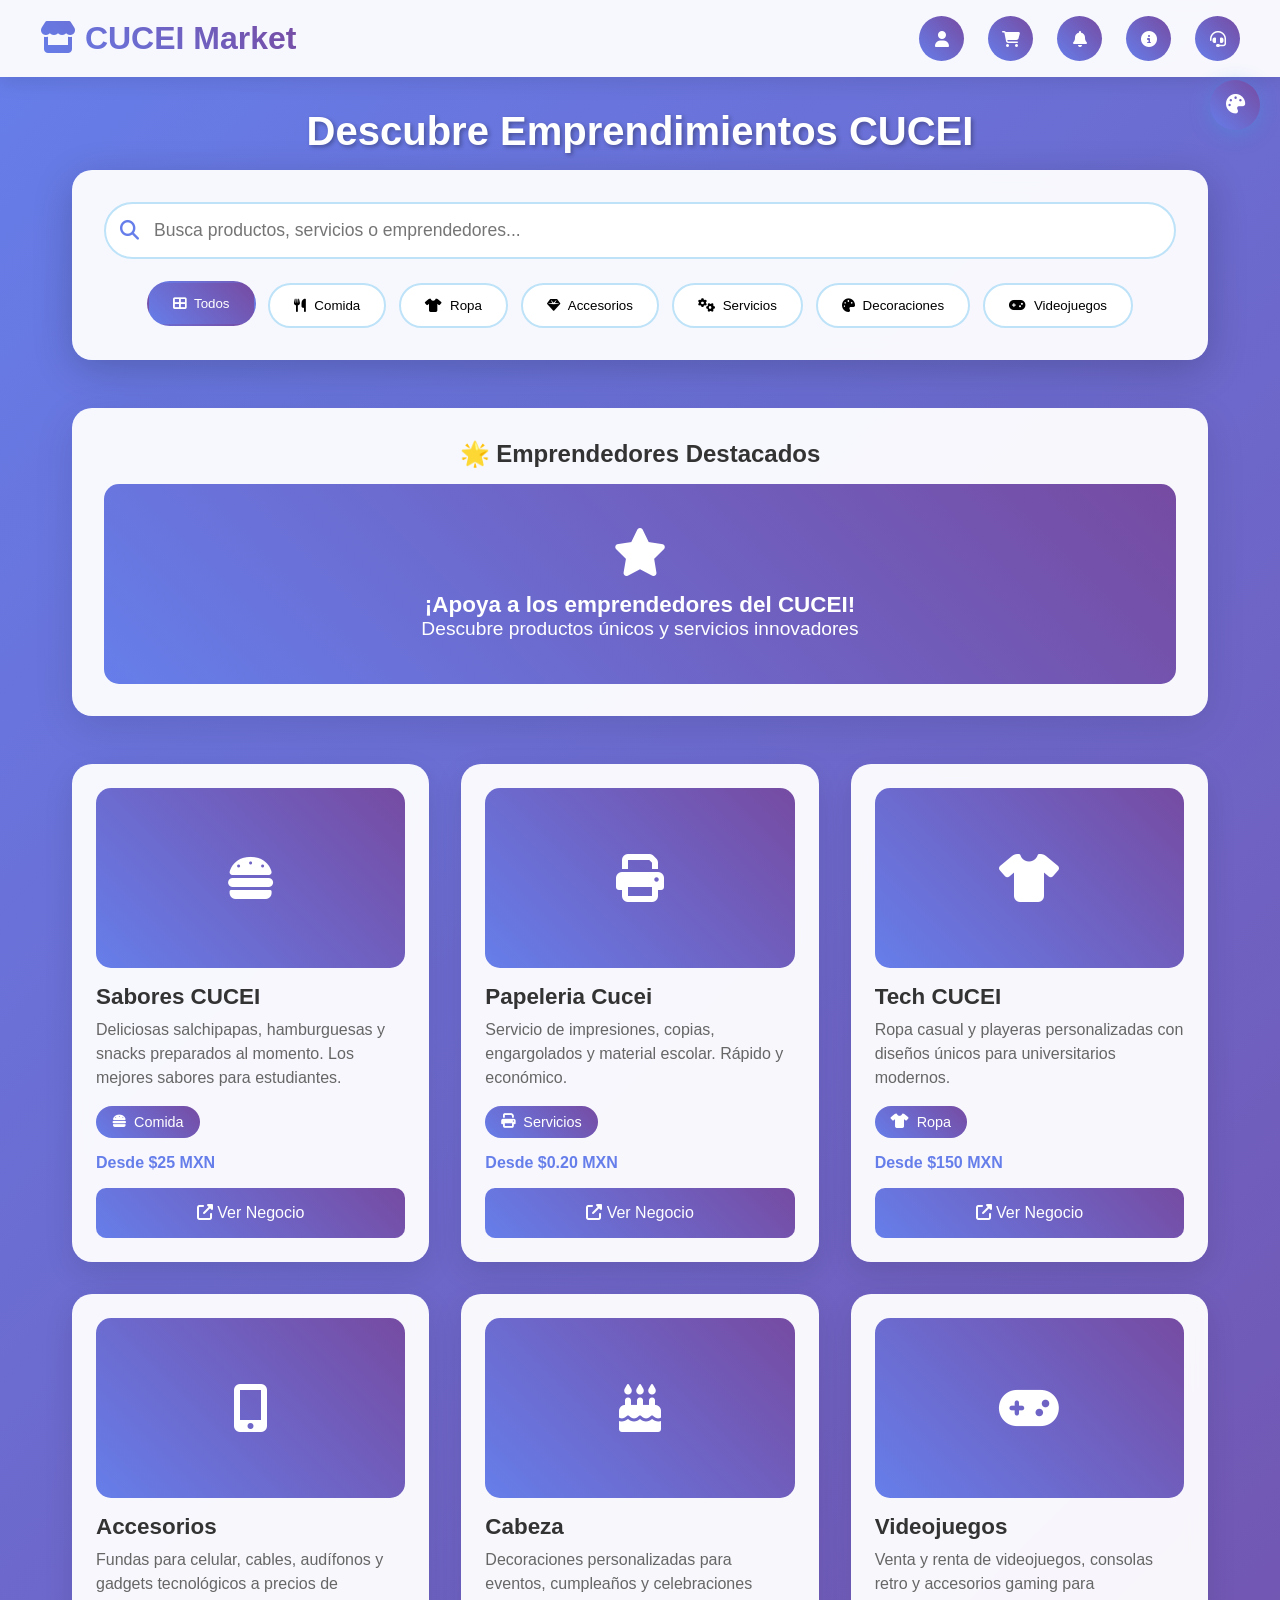
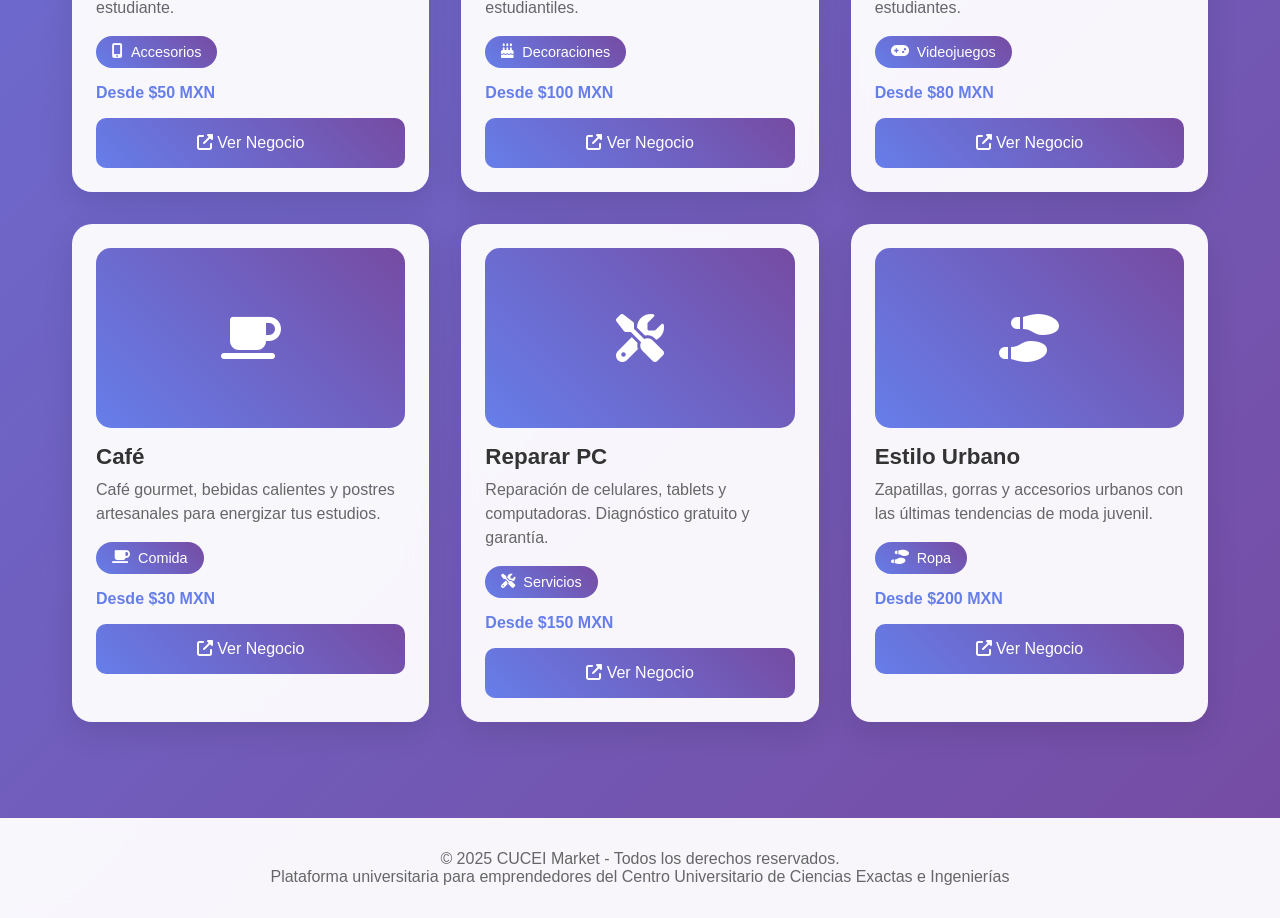
==== CUCEISHOP.html @ 6b442554 "first commit" ====
<!DOCTYPE html>
<html lang="es">
<head>
    <meta charset="UTF-8">
    <meta name="viewport" content="width=device-width, initial-scale=1.0">
    <title>CUCEI Market - Tu Marketplace Universitario</title>
    <link rel="stylesheet" href="https://cdnjs.cloudflare.com/ajax/libs/font-awesome/6.4.0/css/all.min.css">
    <style>
        * {
            margin: 0;
            padding: 0;
            box-sizing: border-box;
        }

        body {
            font-family: 'Segoe UI', Tahoma, Geneva, Verdana, sans-serif;
            background: linear-gradient(135deg, #667eea 0%, #764ba2 100%);
            color: #333;
            min-height: 100vh;
        }

        .header {
            background: rgba(255, 255, 255, 0.95);
            backdrop-filter: blur(10px);
            padding: 1rem 2rem;
            box-shadow: 0 4px 20px rgba(0, 0, 0, 0.1);
            position: sticky;
            top: 0;
            z-index: 1000;
        }

        .header-content {
            display: flex;
            justify-content: space-between;
            align-items: center;
            max-width: 1200px;
            margin: 0 auto;
        }

        .logo {
            font-size: 2rem;
            font-weight: bold;
            background: linear-gradient(45deg, #667eea, #764ba2);
            -webkit-background-clip: text;
            -webkit-text-fill-color: transparent;
            background-clip: text;
        }

        .nav-icons {
            display: flex;
            gap: 1.5rem;
        }

        .nav-icon {
            width: 45px;
            height: 45px;
            border-radius: 50%;
            display: flex;
            align-items: center;
            justify-content: center;
            background: linear-gradient(45deg, #667eea, #764ba2);
            color: white;
            text-decoration: none;
            transition: all 0.3s ease;
            position: relative;
            cursor: pointer;
        }

        .nav-icon:hover {
            transform: translateY(-3px);
            box-shadow: 0 8px 25px rgba(102, 126, 234, 0.4);
        }

        .main-container {
            max-width: 1200px;
            margin: 0 auto;
            padding: 2rem;
        }

        .search-section {
            text-align: center;
            margin-bottom: 3rem;
        }

        .search-title {
            font-size: 2.5rem;
            color: white;
            margin-bottom: 1rem;
            text-shadow: 2px 2px 4px rgba(0, 0, 0, 0.3);
        }

        .search-container {
            background: rgba(255, 255, 255, 0.95);
            border-radius: 20px;
            padding: 2rem;
            box-shadow: 0 10px 40px rgba(0, 0, 0, 0.2);
            backdrop-filter: blur(10px);
            margin-bottom: 2rem;
        }

        .search-box {
            position: relative;
            margin-bottom: 1.5rem;
        }

        .search-input {
            width: 100%;
            padding: 1rem 1rem 1rem 3rem;
            font-size: 1.1rem;
            border: 2px solid #e0e7ff;
            border-radius: 50px;
            outline: none;
            transition: all 0.3s ease;
        }

        .search-input:focus {
            border-color: #667eea;
            box-shadow: 0 0 0 4px rgba(102, 126, 234, 0.1);
        }

        .search-icon {
            position: absolute;
            left: 1rem;
            top: 50%;
            transform: translateY(-50%);
            color: #667eea;
            font-size: 1.2rem;
        }

        .filter-container {
            display: flex;
            flex-wrap: wrap;
            gap: 0.8rem;
            justify-content: center;
        }

        .filter-btn {
            padding: 0.8rem 1.5rem;
            border: 2px solid #e0e7ff;
            background: white;
            border-radius: 25px;
            cursor: pointer;
            transition: all 0.3s ease;
            font-weight: 500;
            display: flex;
            align-items: center;
            gap: 0.5rem;
        }

        .filter-btn:hover, .filter-btn.active {
            background: linear-gradient(45deg, #667eea, #764ba2);
            color: white;
            border-color: transparent;
            transform: translateY(-2px);
        }

        .banner-container {
            background: rgba(255, 255, 255, 0.95);
            border-radius: 20px;
            padding: 2rem;
            margin-bottom: 3rem;
            text-align: center;
            box-shadow: 0 10px 40px rgba(0, 0, 0, 0.1);
        }

        .banner-title {
            font-size: 1.5rem;
            color: #333;
            margin-bottom: 1rem;
        }

        .banner-content {
            width: 100%;
            height: 200px;
            background: linear-gradient(45deg, #667eea, #764ba2);
            border-radius: 15px;
            display: flex;
            align-items: center;
            justify-content: center;
            color: white;
            font-size: 1.2rem;
            text-align: center;
            position: relative;
            overflow: hidden;
        }

        .banner-slide {
            position: absolute;
            width: 100%;
            height: 100%;
            display: flex;
            align-items: center;
            justify-content: center;
            opacity: 0;
            transition: opacity 1s ease-in-out;
        }

        .banner-slide.active {
            opacity: 1;
        }

        .businesses-grid {
            display: grid;
            grid-template-columns: repeat(auto-fit, minmax(300px, 1fr));
            gap: 2rem;
            margin-top: 2rem;
        }

        .business-card {
            background: rgba(255, 255, 255, 0.95);
            border-radius: 20px;
            padding: 1.5rem;
            box-shadow: 0 10px 30px rgba(0, 0, 0, 0.1);
            transition: all 0.3s ease;
            backdrop-filter: blur(10px);
            cursor: pointer;
        }

        .business-card:hover {
            transform: translateY(-10px);
            box-shadow: 0 20px 50px rgba(0, 0, 0, 0.2);
        }

        .business-image {
            width: 100%;
            height: 180px;
            background: linear-gradient(45deg, #667eea, #764ba2);
            border-radius: 15px;
            margin-bottom: 1rem;
            display: flex;
            align-items: center;
            justify-content: center;
            color: white;
            font-size: 3rem;
            position: relative;
            overflow: hidden;
        }

        .business-name {
            font-size: 1.4rem;
            font-weight: bold;
            margin-bottom: 0.5rem;
            color: #333;
        }

        .business-description {
            color: #666;
            margin-bottom: 1rem;
            line-height: 1.5;
        }

        .business-category {
            display: inline-flex;
            align-items: center;
            gap: 0.5rem;
            background: linear-gradient(45deg, #667eea, #764ba2);
            color: white;
            padding: 0.5rem 1rem;
            border-radius: 20px;
            font-size: 0.9rem;
            margin-bottom: 1rem;
        }

        .business-btn {
            width: 100%;
            padding: 1rem;
            background: linear-gradient(45deg, #667eea, #764ba2);
            color: white;
            border: none;
            border-radius: 10px;
            font-size: 1rem;
            cursor: pointer;
            transition: all 0.3s ease;
        }

        .business-btn:hover {
            transform: translateY(-2px);
            box-shadow: 0 5px 15px rgba(102, 126, 234, 0.4);
        }

        .notification-popup {
            position: fixed;
            top: 80px;
            right: 20px;
            background: rgba(255, 255, 255, 0.95);
            backdrop-filter: blur(10px);
            border-radius: 15px;
            padding: 1.5rem;
            box-shadow: 0 10px 40px rgba(0, 0, 0, 0.2);
            z-index: 1001;
            display: none;
            min-width: 300px;
        }

        .notification-popup.show {
            display: block;
            animation: slideIn 0.3s ease;
        }

        @keyframes slideIn {
            from {
                opacity: 0;
                transform: translateX(100%);
            }
            to {
                opacity: 1;
                transform: translateX(0);
            }
        }

        .notification-item {
            padding: 0.8rem;
            border-bottom: 1px solid #e0e7ff;
            display: flex;
            align-items: center;
            gap: 1rem;
        }

        .notification-item:last-child {
            border-bottom: none;
        }

        .footer {
            background: rgba(255, 255, 255, 0.95);
            backdrop-filter: blur(10px);
            text-align: center;
            padding: 2rem;
            margin-top: 4rem;
            color: #666;
        }

        .hidden {
            display: none !important;
        }

        @media (max-width: 768px) {
            .header {
                padding: 1rem;
            }
            
            .logo {
                font-size: 1.5rem;
            }

            .nav-icons {
                gap: 1rem;
            }

            .nav-icon {
                width: 40px;
                height: 40px;
            }

            .main-container {
                padding: 1rem;
            }

            .search-title {
                font-size: 2rem;
            }

            .search-container {
                padding: 1.5rem;
            }

            .businesses-grid {
                grid-template-columns: 1fr;
                gap: 1.5rem;
            }

            .filter-container {
                gap: 0.5rem;
            }

            .filter-btn {
                padding: 0.6rem 1rem;
                font-size: 0.9rem;
            }

            .notification-popup {
                right: 10px;
                min-width: calc(100vw - 20px);
            }
        }
              /* Variables CSS para las paletas de colores */
        :root {
            /* Paleta por defecto (Púrpura-Azul) */
            --primary-start: #667eea;
            --primary-end: #764ba2;
            --accent-color: #5a67d8;
            --text-primary: #333;
            --text-secondary: #666;
            --background-overlay: rgba(255, 255, 255, 0.95);
            --shadow-color: rgba(102, 126, 234, 0.4);
            --border-color: #e0e7ff;
        }

        /* Paleta Océano */
        [data-palette="ocean"] {
            --primary-start: #667eea;
            --primary-end: #764ba2;
            --accent-color: #4299e1;
            --text-primary: #2d3748;
            --text-secondary: #4a5568;
            --background-overlay: rgba(255, 255, 255, 0.95);
            --shadow-color: rgba(66, 153, 225, 0.4);
            --border-color: #bee3f8;
        }

        /* Paleta Sunset */
        [data-palette="sunset"] {
            --primary-start: #ff6b6b;
            --primary-end: #ffa726;
            --accent-color: #ff7043;
            --text-primary: #2d1b14;
            --text-secondary: #5d4037;
            --background-overlay: rgba(255, 255, 255, 0.95);
            --shadow-color: rgba(255, 112, 67, 0.4);
            --border-color: #ffccbc;
        }

        /* Paleta Forest */
        [data-palette="forest"] {
            --primary-start: #4caf50;
            --primary-end: #2e7d32;
            --accent-color: #388e3c;
            --text-primary: #1b5e20;
            --text-secondary: #2e7d32;
            --background-overlay: rgba(255, 255, 255, 0.95);
            --shadow-color: rgba(76, 175, 80, 0.4);
            --border-color: #c8e6c9;
        }

        /* Paleta Neon */
        [data-palette="neon"] {
            --primary-start: #00bcd4;
            --primary-end: #e91e63;
            --accent-color: #ff4081;
            --text-primary: #212121;
            --text-secondary: #424242;
            --background-overlay: rgba(255, 255, 255, 0.95);
            --shadow-color: rgba(255, 64, 129, 0.4);
            --border-color: #f8bbd9;
        }

        /* Paleta Dark */
        [data-palette="dark"] {
            --primary-start: #424242;
            --primary-end: #212121;
            --accent-color: #616161;
            --text-primary: #ffffff;
            --text-secondary: #bdbdbd;
            --background-overlay: rgba(33, 33, 33, 0.95);
            --shadow-color: rgba(97, 97, 97, 0.4);
            --border-color: #616161;
        }

        /* Paleta Royal */
        [data-palette="royal"] {
            --primary-start: #9c27b0;
            --primary-end: #673ab7;
            --accent-color: #8e24aa;
            --text-primary: #4a148c;
            --text-secondary: #6a1b9a;
            --background-overlay: rgba(255, 255, 255, 0.95);
            --shadow-color: rgba(156, 39, 176, 0.4);
            --border-color: #e1bee7;
        }

        [data-palette="rosenight"] {
            --primary-start: #1c3a66;         
            --primary-end: #b73064;           
            --accent-color: #f4b5cf;         
            --text-primary: #1c3a66;          
            --text-secondary: #b73064;        
            --background-overlay: rgba(250, 255, 252, 0.95); 
            --shadow-color: rgba(183, 48, 100, 0.25);        
            --border-color: #f4b5cf;
            --highlight-color: #fafffc;      
        }
        [data-palette="greenroots"] {
            --primary-start: #132a13;           /* Verde oscuro natural */
            --primary-end: #31572c;             /* Verde bosque más claro */
            --accent-color: #4f772d;            /* Verde helecho como acción */
            --text-primary: #ecf39e;            /* Texto claro y vibrante */
            --text-secondary: #90a955;          /* Verde musgo para descripciones */
            --background-overlay: rgba(19, 42, 19, 0.95);    /* Fondo profundo */
            --shadow-color: rgba(144, 169, 85, 0.3);         /* Sombra musgo */
            --border-color: #4f772d;
            --highlight-color: #ecf39e;         /* Verde claro como énfasis */
        }

        /* Aplicar las variables a los elementos existentes */
        body {
            background: linear-gradient(135deg, var(--primary-start) 0%, var(--primary-end) 100%);
        }

        .header {
            background: var(--background-overlay);
        }

        .logo {
            background: linear-gradient(45deg, var(--primary-start), var(--primary-end));
            -webkit-background-clip: text;
            -webkit-text-fill-color: transparent;
            background-clip: text;
        }

        .nav-icon {
            background: linear-gradient(45deg, var(--primary-start), var(--primary-end));
        }

        .nav-icon:hover {
            box-shadow: 0 8px 25px var(--shadow-color);
        }

        .search-container {
            background: var(--background-overlay);
        }

        .search-input {
            border-color: var(--border-color);
        }

        .search-input:focus {
            border-color: var(--primary-start);
            box-shadow: 0 0 0 4px var(--shadow-color);
        }

        .search-icon {
            color: var(--primary-start);
        }

        .filter-btn {
            border-color: var(--border-color);
        }

        .filter-btn:hover, .filter-btn.active {
            background: linear-gradient(45deg, var(--primary-start), var(--primary-end));
        }

        .banner-container {
            background: var(--background-overlay);
        }

        .banner-content {
            background: linear-gradient(45deg, var(--primary-start), var(--primary-end));
        }

        .business-card {
            background: var(--background-overlay);
            color: var(--text-primary);
        }

        .business-image {
            background: linear-gradient(45deg, var(--primary-start), var(--primary-end));
        }

        .business-category {
            background: linear-gradient(45deg, var(--primary-start), var(--primary-end));
        }

        .business-btn {
            background: linear-gradient(45deg, var(--primary-start), var(--primary-end));
        }

        .business-btn:hover {
            box-shadow: 0 5px 15px var(--shadow-color);
        }

        .notification-popup {
            background: var(--background-overlay);
        }

        .footer {
            background: var(--background-overlay);
        }

        /* Estilos para el selector de paleta */
        .palette-switcher {
            position: fixed;
            top: 80px;
            right: 20px;
            z-index: 1002;
        }

        .palette-trigger {
            width: 50px;
            height: 50px;
            border-radius: 50%;
            background: linear-gradient(45deg, var(--primary-start), var(--primary-end));
            color: white;
            border: none;
            cursor: pointer;
            font-size: 1.2rem;
            box-shadow: 0 4px 20px var(--shadow-color);
            transition: all 0.3s ease;
            display: flex;
            align-items: center;
            justify-content: center;
        }

        .palette-trigger:hover {
            transform: translateY(-3px);
            box-shadow: 0 8px 30px var(--shadow-color);
        }

        .palette-popup {
            position: absolute;
            top: 60px;
            right: 0;
            background: var(--background-overlay);
            backdrop-filter: blur(10px);
            border-radius: 15px;
            padding: 1.5rem;
            box-shadow: 0 10px 40px rgba(0, 0, 0, 0.2);
            display: none;
            min-width: 280px;
        }

        .palette-popup.show {
            display: block;
            animation: fadeInUp 0.3s ease;
        }

        @keyframes fadeInUp {
            from {
                opacity: 0;
                transform: translateY(10px);
            }
            to {
                opacity: 1;
                transform: translateY(0);
            }
        }

        .palette-title {
            font-size: 1.2rem;
            font-weight: bold;
            color: var(--text-primary);
            margin-bottom: 1rem;
            text-align: center;
        }

        .palette-grid {
            display: grid;
            grid-template-columns: repeat(2, 1fr);
            gap: 0.8rem;
        }

        .palette-option {
            padding: 0.8rem;
            border: 2px solid transparent;
            border-radius: 10px;
            cursor: pointer;
            transition: all 0.3s ease;
            text-align: center;
            font-size: 0.9rem;
            font-weight: 500;
            position: relative;
            overflow: hidden;
        }

        .palette-option:hover {
            transform: translateY(-2px);
            box-shadow: 0 5px 15px rgba(0, 0, 0, 0.2);
        }

        .palette-option.active {
            border-color: var(--accent-color);
            box-shadow: 0 0 0 2px var(--shadow-color);
        }

        .palette-preview {
            width: 100%;
            height: 30px;
            border-radius: 5px;
            margin-bottom: 0.5rem;
        }

        /* Paletas específicas para preview */
        .palette-option[data-palette="ocean"] .palette-preview {
            background: linear-gradient(45deg, #667eea, #764ba2);
        }

        .palette-option[data-palette="sunset"] .palette-preview {
            background: linear-gradient(45deg, #ff6b6b, #ffa726);
        }

        .palette-option[data-palette="forest"] .palette-preview {
            background: linear-gradient(45deg, #4caf50, #2e7d32);
        }

        .palette-option[data-palette="neon"] .palette-preview {
            background: linear-gradient(45deg, #00bcd4, #e91e63);
        }

        .palette-option[data-palette="dark"] .palette-preview {
            background: linear-gradient(45deg, #424242, #212121);
        }

        .palette-option[data-palette="royal"] .palette-preview {
            background: linear-gradient(45deg, #9c27b0, #673ab7);
        }

        /* Responsive */
        @media (max-width: 768px) {
            .palette-switcher {
                top: 70px;
                right: 10px;
            }

            .palette-popup {
                min-width: calc(100vw - 40px);
                right: -10px;
            }

            .palette-grid {
                grid-template-columns: 1fr;
            }
        }
    </style>
</head>
<body>
    <header class="header">
        <div class="header-content">
            <div class="logo">
                <i class="fas fa-store"></i> CUCEI Market
            </div>
            <nav class="nav-icons">
                <a href="IniciarSesion.html" class="nav-icon" title="Iniciar Sesión">
                    <i class="fas fa-user"></i>
                </a>
                <a href="#" class="nav-icon" title="Carrito de Compras">
                    <i class="fas fa-shopping-cart"></i>
                </a>
                <div class="nav-icon" onclick="toggleNotifications()" title="Notificaciones">
                    <i class="fas fa-bell"></i>
                </div>
                <a href="acercaDe.html" class="nav-icon" title="Acerca De">
                    <i class="fas fa-info-circle"></i>
                </a>
                <a href="soporte.html" class="nav-icon" title="Soporte Técnico">
                    <i class="fas fa-headset"></i>
                </a>
                     <div class="palette-switcher">
                    <button class="palette-trigger" onclick="togglePalette()" title="Cambiar Paleta de Colores">
                        <i class="fas fa-palette"></i>
                    </button>
                    
                    <div class="palette-popup" id="palettePopup">
                        <h3 class="palette-title">
                            <i class="fas fa-palette"></i> Paletas de Colores
                        </h3>
                        <div class="palette-grid">
                            <div class="palette-option active" data-palette="ocean" onclick="changePalette('ocean')">
                                <div class="palette-preview"></div>
                                <span>Océano</span>
                            </div>
                            <div class="palette-option" data-palette="sunset" onclick="changePalette('sunset')">
                                <div class="palette-preview"></div>
                                <span>Atardecer</span>
                            </div>
                            <div class="palette-option" data-palette="forest" onclick="changePalette('forest')">
                                <div class="palette-preview"></div>
                                <span>Bosque</span>
                            </div>
                            <div class="palette-option" data-palette="neon" onclick="changePalette('neon')">
                                <div class="palette-preview"></div>
                                <span>Neón</span>
                            </div>
                            <div class="palette-option" data-palette="dark" onclick="changePalette('dark')">
                                <div class="palette-preview"></div>
                                <span>Oscuro</span>
                            </div>
                            <div class="palette-option" data-palette="royal" onclick="changePalette('royal')">
                                <div class="palette-preview"></div>
                                <span>Real</span>
                            </div>
                            <div class="palette-option" data-palette="rosenight" onclick="changePalette('rosenight')">
                                <div class="palette-preview"></div>
                                <span>RoseNight</span>
                            </div>
                            <div class="palette-option" data-palette="greenroots" onclick="changePalette('greenroots')">
                                <div class="palette-preview"></div>
                                <span>GreenRoots</span>
                            </div>
                        </div>
                    </div>
                </div>
            </nav>
        </div>
    </header>

    <main class="main-container">
        <section class="search-section">
            <h1 class="search-title">Descubre Emprendimientos CUCEI</h1>
            
            <div class="search-container">
                <div class="search-box">
                    <i class="fas fa-search search-icon"></i>
                    <input type="text" class="search-input" id="searchInput" 
                           placeholder="Busca productos, servicios o emprendedores...">
                </div>
                
                <div class="filter-container">
                    <button class="filter-btn active" data-category="todos">
                        <i class="fas fa-th-large"></i> Todos
                    </button>
                    <button class="filter-btn" data-category="comida">
                        <i class="fas fa-utensils"></i> Comida
                    </button>
                    <button class="filter-btn" data-category="ropa">
                        <i class="fas fa-tshirt"></i> Ropa
                    </button>
                    <button class="filter-btn" data-category="accesorios">
                        <i class="fas fa-gem"></i> Accesorios
                    </button>
                    <button class="filter-btn" data-category="servicios">
                        <i class="fas fa-cogs"></i> Servicios
                    </button>
                    <button class="filter-btn" data-category="decoraciones">
                        <i class="fas fa-palette"></i> Decoraciones
                    </button>
                    <button class="filter-btn" data-category="videojuegos">
                        <i class="fas fa-gamepad"></i> Videojuegos
                    </button>
                </div>
            </div>
        </section>

        <section class="banner-container">
            <h2 class="banner-title">🌟 Emprendedores Destacados</h2>
            <div class="banner-content">
                <div class="banner-slide active">
                    <div>
                        <i class="fas fa-star" style="font-size: 3rem; margin-bottom: 1rem;"></i>
                        <h3>¡Apoya a los emprendedores del CUCEI!</h3>
                        <p>Descubre productos únicos y servicios innovadores</p>
                    </div>
                </div>
                <div class="banner-slide">
                    <div>
                        <i class="fas fa-rocket" style="font-size: 3rem; margin-bottom: 1rem;"></i>
                        <h3>Nuevos emprendimientos cada semana</h3>
                        <p>Mantente al día con las últimas novedades</p>
                    </div>
                </div>
                <div class="banner-slide">
                    <div>
                        <i class="fas fa-heart" style="font-size: 3rem; margin-bottom: 1rem;"></i>
                        <h3>Hecho por estudiantes, para estudiantes</h3>
                        <p>Calidad garantizada y precios accesibles</p>
                    </div>
                </div>
            </div>
        </section>

        <section class="businesses-grid" id="businessesGrid">
            <!-- Las tarjetas se generarán dinámicamente con JavaScript -->
        </section>
    </main>

    <div class="notification-popup" id="notificationPopup">
        <h3 style="margin-bottom: 1rem; color: #333;">
            <i class="fas fa-bell"></i> Notificaciones
        </h3>
        <div class="notification-item">
            <i class="fas fa-store" style="color: #667eea;"></i>
            <div>
                <strong>Nuevo emprendimiento</strong><br>
                <small>Accesorios Tech ya está disponible</small>
            </div>
        </div>
        <div class="notification-item">
            <i class="fas fa-tag" style="color: #764ba2;"></i>
            <div>
                <strong>Oferta especial</strong><br>
                <small>20% descuento en Sabores CUCEI</small>
            </div>
        </div>
        <div class="notification-item">
            <i class="fas fa-star" style="color: #ffd700;"></i>
            <div>
                <strong>Emprendedor destacado</strong><br>
                <small>¡Felicidades a CreaCUCEI!</small>
            </div>
        </div>
    </div>

    <footer class="footer">
        <p>&copy; 2025 CUCEI Market - Todos los derechos reservados.</p>
        <p>Plataforma universitaria para emprendedores del Centro Universitario de Ciencias Exactas e Ingenierías</p>
    </footer>

    <script>
        // Datos de ejemplo de emprendimientos (JSON simulado)
        const businessesData = [
            {
                id: 1,
                name: "Sabores CUCEI",
                description: "Deliciosas salchipapas, hamburguesas y snacks preparados al momento. Los mejores sabores para estudiantes.",
                category: "comida",
                icon: "fas fa-hamburger",
                price: "Desde $25 MXN",
                url: "sabores-cucei.html"
            },
            {
                id: 2,
                name: "Papeleria Cucei",
                description: "Servicio de impresiones, copias, engargolados y material escolar. Rápido y económico.",
                category: "servicios",
                icon: "fas fa-print",
                price: "Desde $0.20 MXN",
                url: "copymax-express.html"
            },
            {
                id: 3,
                name: "Tech CUCEI",
                description: "Ropa casual y playeras personalizadas con diseños únicos para universitarios modernos.",
                category: "ropa",
                icon: "fas fa-tshirt",
                price: "Desde $150 MXN",
                url: "techstyle-cucei.html"
            },
            {
                id: 4,
                name: "Accesorios",
                description: "Fundas para celular, cables, audífonos y gadgets tecnológicos a precios de estudiante.",
                category: "accesorios",
                icon: "fas fa-mobile-alt",
                price: "Desde $50 MXN",
                url: "accesorios-tech.html"
            },
            {
                id: 5,
                name: "Cabeza",
                description: "Decoraciones personalizadas para eventos, cumpleaños y celebraciones estudiantiles.",
                category: "decoraciones",
                icon: "fas fa-birthday-cake",
                price: "Desde $100 MXN",
                url: "crea-cucei.html"
            },
            {
                id: 6,
                name: "Videojuegos",
                description: "Venta y renta de videojuegos, consolas retro y accesorios gaming para estudiantes.",
                category: "videojuegos",
                icon: "fas fa-gamepad",
                price: "Desde $80 MXN",
                url: "gamezone-cucei.html"
            },
            {
                id: 7,
                name: "Café",
                description: "Café gourmet, bebidas calientes y postres artesanales para energizar tus estudios.",
                category: "comida",
                icon: "fas fa-coffee",
                price: "Desde $30 MXN",
                url: "cafe-ingenio.html"
            },
            {
                id: 8,
                name: "Reparar PC",
                description: "Reparación de celulares, tablets y computadoras. Diagnóstico gratuito y garantía.",
                category: "servicios",
                icon: "fas fa-tools",
                price: "Desde $150 MXN",
                url: "repair-tech.html"
            },
            {
                id: 9,
                name: "Estilo Urbano",
                description: "Zapatillas, gorras y accesorios urbanos con las últimas tendencias de moda juvenil.",
                category: "ropa",
                icon: "fas fa-shoe-prints",
                price: "Desde $200 MXN",
                url: "urban-style.html"
            }
        ];

        let currentBusinesses = [...businessesData];
        let currentCategory = 'todos';
        let currentSearch = '';

        // Funciones principales
        function renderBusinesses(businesses) {
            const grid = document.getElementById('businessesGrid');
            grid.innerHTML = '';

            businesses.forEach(business => {
                const card = document.createElement('div');
                card.className = 'business-card';
                card.onclick = () => window.location.href = business.url;
                
                card.innerHTML = `
                    <div class="business-image">
                        <i class="${business.icon}"></i>
                    </div>
                    <h3 class="business-name">${business.name}</h3>
                    <p class="business-description">${business.description}</p>
                    <div class="business-category">
                        <i class="${business.icon}"></i>
                        <span>${business.category.charAt(0).toUpperCase() + business.category.slice(1)}</span>
                    </div>
                    <div style="font-weight: bold; color: #667eea; margin-bottom: 1rem;">${business.price}</div>
                    <button class="business-btn">
                        <i class="fas fa-external-link-alt"></i> Ver Negocio
                    </button>
                `;
                
                grid.appendChild(card);
            });

            if (businesses.length === 0) {
                grid.innerHTML = `
                    <div style="grid-column: 1/-1; text-align: center; padding: 3rem; color: white;">
                        <i class="fas fa-search" style="font-size: 3rem; margin-bottom: 1rem; opacity: 0.7;"></i>
                        <h3>No se encontraron resultados</h3>
                        <p>Intenta con otros términos de búsqueda o categoría</p>
                    </div>
                `;
            }
        }

        function filterBusinesses() {
            let filtered = businessesData;

            // Filtrar por categoría
            if (currentCategory !== 'todos') {
                filtered = filtered.filter(business => business.category === currentCategory);
            }

            // Filtrar por búsqueda
            if (currentSearch) {
                filtered = filtered.filter(business => 
                    business.name.toLowerCase().includes(currentSearch.toLowerCase()) ||
                    business.description.toLowerCase().includes(currentSearch.toLowerCase()) ||
                    business.category.toLowerCase().includes(currentSearch.toLowerCase())
                );
            }

            currentBusinesses = filtered;
            renderBusinesses(currentBusinesses);
        }

        function setupEventListeners() {
            // Búsqueda en tiempo real
            const searchInput = document.getElementById('searchInput');
            searchInput.addEventListener('input', (e) => {
                currentSearch = e.target.value;
                filterBusinesses();
            });

            // Filtros de categoría
            const filterButtons = document.querySelectorAll('.filter-btn');
            filterButtons.forEach(btn => {
                btn.addEventListener('click', () => {
                    // Remover clase active de todos los botones
                    filterButtons.forEach(b => b.classList.remove('active'));
                    // Agregar clase active al botón clickeado
                    btn.classList.add('active');
                    
                    currentCategory = btn.dataset.category;
                    filterBusinesses();
                });
            });
        }

        function toggleNotifications() {
            const popup = document.getElementById('notificationPopup');
            popup.classList.toggle('show');
            
            // Cerrar al hacer click fuera
            if (popup.classList.contains('show')) {
                setTimeout(() => {
                    document.addEventListener('click', function closeNotifications(e) {
                        if (!popup.contains(e.target) && !e.target.closest('.nav-icon')) {
                            popup.classList.remove('show');
                            document.removeEventListener('click', closeNotifications);
                        }
                    });
                }, 100);
            }
        }

        function initBannerRotation() {
            const slides = document.querySelectorAll('.banner-slide');
            let currentSlide = 0;
            
            setInterval(() => {
                slides[currentSlide].classList.remove('active');
                currentSlide = (currentSlide + 1) % slides.length;
                slides[currentSlide].classList.add('active');
            }, 4000);
        }

        // Inicialización
        document.addEventListener('DOMContentLoaded', () => {
            renderBusinesses(businessesData);
            setupEventListeners();
            initBannerRotation();
        });

        // Función global para notificaciones (accesible desde HTML)
        window.toggleNotifications = toggleNotifications;

         class PaletteManager {
            constructor() {
                this.currentPalette = this.getPaletteFromStorage() || 'ocean';
                this.init();
            }

            init() {
                this.applyPalette(this.currentPalette);
                this.updateActiveOption();
            }

            changePalette(paletteName) {
                this.currentPalette = paletteName;
                this.applyPalette(paletteName);
                this.savePaletteToStorage(paletteName);
                this.updateActiveOption();
                
                // Cerrar el popup después de seleccionar
                setTimeout(() => {
                    this.closePalette();
                }, 300);
                
                // Mostrar notificación
                this.showPaletteNotification(paletteName);
            }

            applyPalette(paletteName) {
                document.documentElement.setAttribute('data-palette', paletteName);
            }

            updateActiveOption() {
                // Remover clase active de todas las opciones
                document.querySelectorAll('.palette-option').forEach(option => {
                    option.classList.remove('active');
                });
                
                // Agregar clase active a la opción seleccionada
                const activeOption = document.querySelector(`[data-palette="${this.currentPalette}"]`);
                if (activeOption) {
                    activeOption.classList.add('active');
                }
            }

            togglePalette() {
                const popup = document.getElementById('palettePopup');
                popup.classList.toggle('show');
                
                // Cerrar al hacer click fuera
                if (popup.classList.contains('show')) {
                    setTimeout(() => {
                        document.addEventListener('click', this.handleClickOutside.bind(this));
                    }, 100);
                }
            }

            closePalette() {
                const popup = document.getElementById('palettePopup');
                popup.classList.remove('show');
                document.removeEventListener('click', this.handleClickOutside.bind(this));
            }

            handleClickOutside(e) {
                const popup = document.getElementById('palettePopup');
                const trigger = document.querySelector('.palette-trigger');
                
                if (!popup.contains(e.target) && !trigger.contains(e.target)) {
                    this.closePalette();
                }
            }

            savePaletteToStorage(paletteName) {
                try {
                    // Usar variables JavaScript en lugar de localStorage
                    window.currentSelectedPalette = paletteName;
                } catch (error) {
                    console.log('Guardado en memoria:', paletteName);
                }
            }

            getPaletteFromStorage() {
                try {
                    return window.currentSelectedPalette || null;
                } catch (error) {
                    return null;
                }
            }

            showPaletteNotification(paletteName) {
                // Crear notificación temporal
                const notification = document.createElement('div');
                notification.style.cssText = `
                    position: fixed;
                    top: 20px;
                    left: 50%;
                    transform: translateX(-50%);
                    background: var(--background-overlay);
                    backdrop-filter: blur(10px);
                    padding: 1rem 2rem;
                    border-radius: 10px;
                    box-shadow: 0 5px 20px rgba(0, 0, 0, 0.2);
                    z-index: 9999;
                    color: var(--text-primary);
                    font-weight: 500;
                    animation: fadeInUp 0.3s ease;
                `;
                
                const paletteNames = {
                    ocean: 'Océano',
                    sunset: 'Atardecer',
                    forest: 'Bosque',
                    neon: 'Neón',
                    dark: 'Oscuro',
                    royal: 'Real'
                };
                
                notification.innerHTML = `
                    <i class="fas fa-palette" style="margin-right: 0.5rem; color: var(--primary-start);"></i>
                    Paleta cambiada a: <strong>${paletteNames[paletteName]}</strong>
                `;
                
                document.body.appendChild(notification);
                
                // Remover notificación después de 3 segundos
                setTimeout(() => {
                    notification.style.animation = 'fadeOut 0.3s ease';
                    setTimeout(() => {
                        if (notification.parentNode) {
                            notification.parentNode.removeChild(notification);
                        }
                    }, 300);
                }, 3000);
            }
        }

        // Inicializar el gestor de paletas
        let paletteManager;

        document.addEventListener('DOMContentLoaded', () => {
            paletteManager = new PaletteManager();
        });

        // Funciones globales para el HTML
        function togglePalette() {
            if (paletteManager) {
                paletteManager.togglePalette();
            }
        }

        function changePalette(paletteName) {
            if (paletteManager) {
                paletteManager.changePalette(paletteName);
            }
        }

        // Agregar estilos para animaciones de notificación
        const styleSheet = document.createElement('style');
        styleSheet.textContent = `
            @keyframes fadeOut {
                from {
                    opacity: 1;
                    transform: translateX(-50%) translateY(0);
                }
                to {
                    opacity: 0;
                    transform: translateX(-50%) translateY(-20px);
                }
            }
        `;
        document.head.appendChild(styleSheet);
    </script>
</body>
</html>
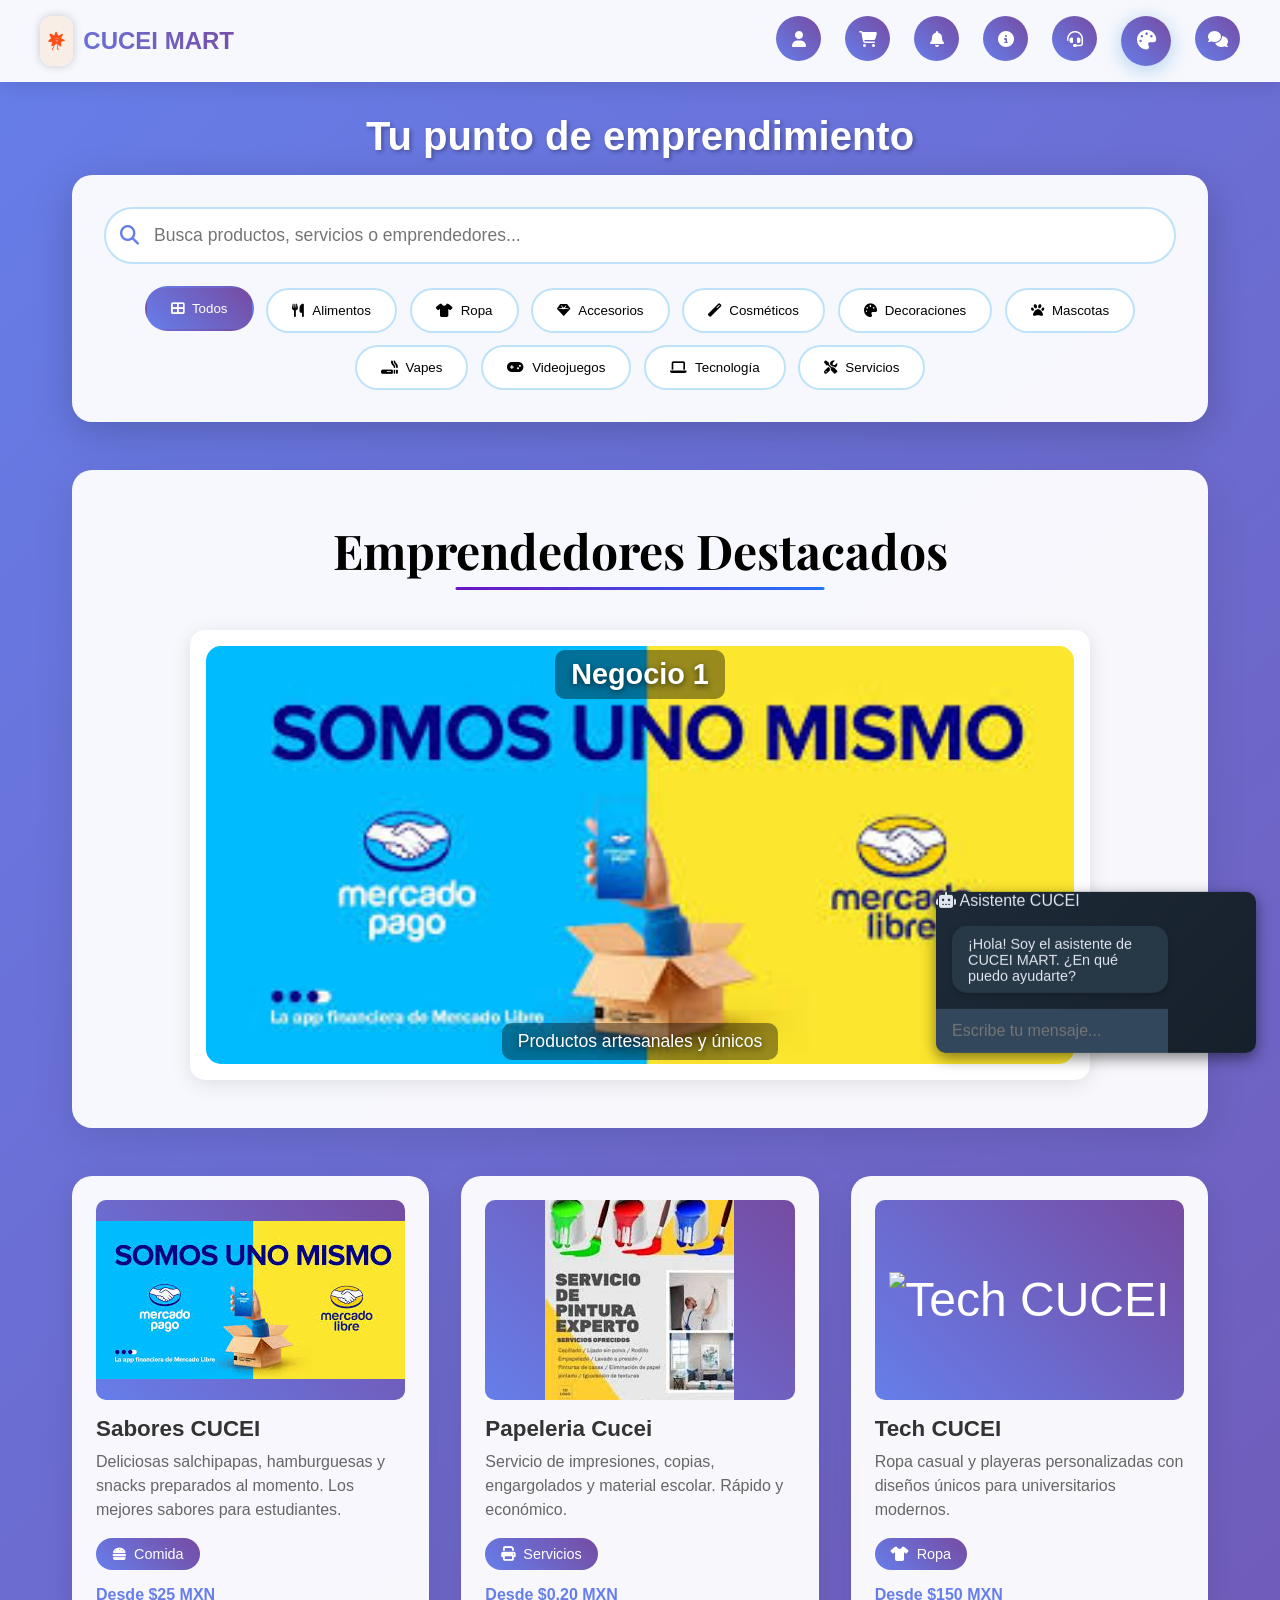
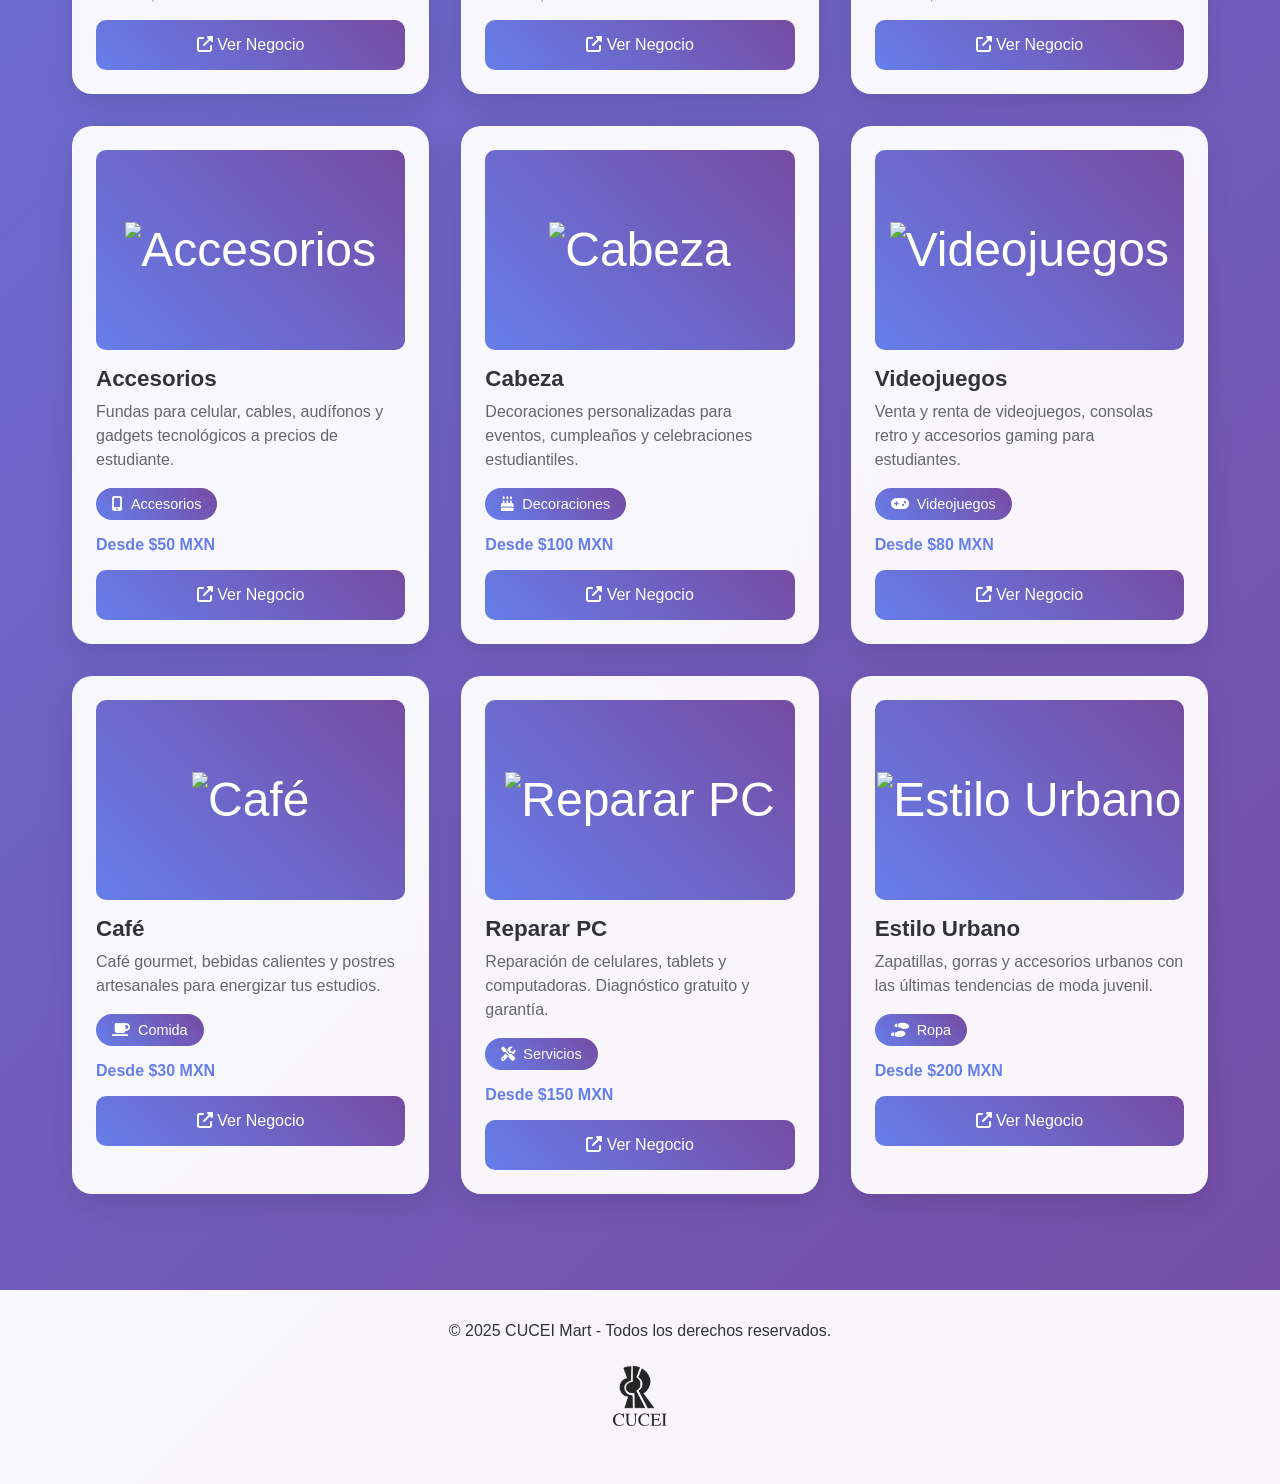
==== commit 8f835011: "first commit" ====
--- a/CUCEISHOP.html
+++ b/CUCEISHOP.html
@@ -3,729 +3,18 @@
 <head>
     <meta charset="UTF-8">
     <meta name="viewport" content="width=device-width, initial-scale=1.0">
-    <title>CUCEI Market - Tu Marketplace Universitario</title>
+    <title>CUCEI MART - Tu punto de emprendimiento</title>
+    <link rel="stylesheet" href="Shop.css">
     <link rel="stylesheet" href="https://cdnjs.cloudflare.com/ajax/libs/font-awesome/6.4.0/css/all.min.css">
-    <style>
-        * {
-            margin: 0;
-            padding: 0;
-            box-sizing: border-box;
-        }
-
-        body {
-            font-family: 'Segoe UI', Tahoma, Geneva, Verdana, sans-serif;
-            background: linear-gradient(135deg, #667eea 0%, #764ba2 100%);
-            color: #333;
-            min-height: 100vh;
-        }
-
-        .header {
-            background: rgba(255, 255, 255, 0.95);
-            backdrop-filter: blur(10px);
-            padding: 1rem 2rem;
-            box-shadow: 0 4px 20px rgba(0, 0, 0, 0.1);
-            position: sticky;
-            top: 0;
-            z-index: 1000;
-        }
-
-        .header-content {
-            display: flex;
-            justify-content: space-between;
-            align-items: center;
-            max-width: 1200px;
-            margin: 0 auto;
-        }
-
-        .logo {
-            font-size: 2rem;
-            font-weight: bold;
-            background: linear-gradient(45deg, #667eea, #764ba2);
-            -webkit-background-clip: text;
-            -webkit-text-fill-color: transparent;
-            background-clip: text;
-        }
-
-        .nav-icons {
-            display: flex;
-            gap: 1.5rem;
-        }
-
-        .nav-icon {
-            width: 45px;
-            height: 45px;
-            border-radius: 50%;
-            display: flex;
-            align-items: center;
-            justify-content: center;
-            background: linear-gradient(45deg, #667eea, #764ba2);
-            color: white;
-            text-decoration: none;
-            transition: all 0.3s ease;
-            position: relative;
-            cursor: pointer;
-        }
-
-        .nav-icon:hover {
-            transform: translateY(-3px);
-            box-shadow: 0 8px 25px rgba(102, 126, 234, 0.4);
-        }
-
-        .main-container {
-            max-width: 1200px;
-            margin: 0 auto;
-            padding: 2rem;
-        }
-
-        .search-section {
-            text-align: center;
-            margin-bottom: 3rem;
-        }
-
-        .search-title {
-            font-size: 2.5rem;
-            color: white;
-            margin-bottom: 1rem;
-            text-shadow: 2px 2px 4px rgba(0, 0, 0, 0.3);
-        }
-
-        .search-container {
-            background: rgba(255, 255, 255, 0.95);
-            border-radius: 20px;
-            padding: 2rem;
-            box-shadow: 0 10px 40px rgba(0, 0, 0, 0.2);
-            backdrop-filter: blur(10px);
-            margin-bottom: 2rem;
-        }
-
-        .search-box {
-            position: relative;
-            margin-bottom: 1.5rem;
-        }
-
-        .search-input {
-            width: 100%;
-            padding: 1rem 1rem 1rem 3rem;
-            font-size: 1.1rem;
-            border: 2px solid #e0e7ff;
-            border-radius: 50px;
-            outline: none;
-            transition: all 0.3s ease;
-        }
-
-        .search-input:focus {
-            border-color: #667eea;
-            box-shadow: 0 0 0 4px rgba(102, 126, 234, 0.1);
-        }
-
-        .search-icon {
-            position: absolute;
-            left: 1rem;
-            top: 50%;
-            transform: translateY(-50%);
-            color: #667eea;
-            font-size: 1.2rem;
-        }
-
-        .filter-container {
-            display: flex;
-            flex-wrap: wrap;
-            gap: 0.8rem;
-            justify-content: center;
-        }
-
-        .filter-btn {
-            padding: 0.8rem 1.5rem;
-            border: 2px solid #e0e7ff;
-            background: white;
-            border-radius: 25px;
-            cursor: pointer;
-            transition: all 0.3s ease;
-            font-weight: 500;
-            display: flex;
-            align-items: center;
-            gap: 0.5rem;
-        }
-
-        .filter-btn:hover, .filter-btn.active {
-            background: linear-gradient(45deg, #667eea, #764ba2);
-            color: white;
-            border-color: transparent;
-            transform: translateY(-2px);
-        }
-
-        .banner-container {
-            background: rgba(255, 255, 255, 0.95);
-            border-radius: 20px;
-            padding: 2rem;
-            margin-bottom: 3rem;
-            text-align: center;
-            box-shadow: 0 10px 40px rgba(0, 0, 0, 0.1);
-        }
-
-        .banner-title {
-            font-size: 1.5rem;
-            color: #333;
-            margin-bottom: 1rem;
-        }
-
-        .banner-content {
-            width: 100%;
-            height: 200px;
-            background: linear-gradient(45deg, #667eea, #764ba2);
-            border-radius: 15px;
-            display: flex;
-            align-items: center;
-            justify-content: center;
-            color: white;
-            font-size: 1.2rem;
-            text-align: center;
-            position: relative;
-            overflow: hidden;
-        }
-
-        .banner-slide {
-            position: absolute;
-            width: 100%;
-            height: 100%;
-            display: flex;
-            align-items: center;
-            justify-content: center;
-            opacity: 0;
-            transition: opacity 1s ease-in-out;
-        }
-
-        .banner-slide.active {
-            opacity: 1;
-        }
-
-        .businesses-grid {
-            display: grid;
-            grid-template-columns: repeat(auto-fit, minmax(300px, 1fr));
-            gap: 2rem;
-            margin-top: 2rem;
-        }
-
-        .business-card {
-            background: rgba(255, 255, 255, 0.95);
-            border-radius: 20px;
-            padding: 1.5rem;
-            box-shadow: 0 10px 30px rgba(0, 0, 0, 0.1);
-            transition: all 0.3s ease;
-            backdrop-filter: blur(10px);
-            cursor: pointer;
-        }
-
-        .business-card:hover {
-            transform: translateY(-10px);
-            box-shadow: 0 20px 50px rgba(0, 0, 0, 0.2);
-        }
-
-        .business-image {
-            width: 100%;
-            height: 180px;
-            background: linear-gradient(45deg, #667eea, #764ba2);
-            border-radius: 15px;
-            margin-bottom: 1rem;
-            display: flex;
-            align-items: center;
-            justify-content: center;
-            color: white;
-            font-size: 3rem;
-            position: relative;
-            overflow: hidden;
-        }
-
-        .business-name {
-            font-size: 1.4rem;
-            font-weight: bold;
-            margin-bottom: 0.5rem;
-            color: #333;
-        }
-
-        .business-description {
-            color: #666;
-            margin-bottom: 1rem;
-            line-height: 1.5;
-        }
-
-        .business-category {
-            display: inline-flex;
-            align-items: center;
-            gap: 0.5rem;
-            background: linear-gradient(45deg, #667eea, #764ba2);
-            color: white;
-            padding: 0.5rem 1rem;
-            border-radius: 20px;
-            font-size: 0.9rem;
-            margin-bottom: 1rem;
-        }
-
-        .business-btn {
-            width: 100%;
-            padding: 1rem;
-            background: linear-gradient(45deg, #667eea, #764ba2);
-            color: white;
-            border: none;
-            border-radius: 10px;
-            font-size: 1rem;
-            cursor: pointer;
-            transition: all 0.3s ease;
-        }
-
-        .business-btn:hover {
-            transform: translateY(-2px);
-            box-shadow: 0 5px 15px rgba(102, 126, 234, 0.4);
-        }
-
-        .notification-popup {
-            position: fixed;
-            top: 80px;
-            right: 20px;
-            background: rgba(255, 255, 255, 0.95);
-            backdrop-filter: blur(10px);
-            border-radius: 15px;
-            padding: 1.5rem;
-            box-shadow: 0 10px 40px rgba(0, 0, 0, 0.2);
-            z-index: 1001;
-            display: none;
-            min-width: 300px;
-        }
-
-        .notification-popup.show {
-            display: block;
-            animation: slideIn 0.3s ease;
-        }
-
-        @keyframes slideIn {
-            from {
-                opacity: 0;
-                transform: translateX(100%);
-            }
-            to {
-                opacity: 1;
-                transform: translateX(0);
-            }
-        }
-
-        .notification-item {
-            padding: 0.8rem;
-            border-bottom: 1px solid #e0e7ff;
-            display: flex;
-            align-items: center;
-            gap: 1rem;
-        }
-
-        .notification-item:last-child {
-            border-bottom: none;
-        }
-
-        .footer {
-            background: rgba(255, 255, 255, 0.95);
-            backdrop-filter: blur(10px);
-            text-align: center;
-            padding: 2rem;
-            margin-top: 4rem;
-            color: #666;
-        }
-
-        .hidden {
-            display: none !important;
-        }
-
-        @media (max-width: 768px) {
-            .header {
-                padding: 1rem;
-            }
-            
-            .logo {
-                font-size: 1.5rem;
-            }
-
-            .nav-icons {
-                gap: 1rem;
-            }
-
-            .nav-icon {
-                width: 40px;
-                height: 40px;
-            }
-
-            .main-container {
-                padding: 1rem;
-            }
-
-            .search-title {
-                font-size: 2rem;
-            }
-
-            .search-container {
-                padding: 1.5rem;
-            }
-
-            .businesses-grid {
-                grid-template-columns: 1fr;
-                gap: 1.5rem;
-            }
-
-            .filter-container {
-                gap: 0.5rem;
-            }
-
-            .filter-btn {
-                padding: 0.6rem 1rem;
-                font-size: 0.9rem;
-            }
-
-            .notification-popup {
-                right: 10px;
-                min-width: calc(100vw - 20px);
-            }
-        }
-              /* Variables CSS para las paletas de colores */
-        :root {
-            /* Paleta por defecto (Púrpura-Azul) */
-            --primary-start: #667eea;
-            --primary-end: #764ba2;
-            --accent-color: #5a67d8;
-            --text-primary: #333;
-            --text-secondary: #666;
-            --background-overlay: rgba(255, 255, 255, 0.95);
-            --shadow-color: rgba(102, 126, 234, 0.4);
-            --border-color: #e0e7ff;
-        }
-
-        /* Paleta Océano */
-        [data-palette="ocean"] {
-            --primary-start: #667eea;
-            --primary-end: #764ba2;
-            --accent-color: #4299e1;
-            --text-primary: #2d3748;
-            --text-secondary: #4a5568;
-            --background-overlay: rgba(255, 255, 255, 0.95);
-            --shadow-color: rgba(66, 153, 225, 0.4);
-            --border-color: #bee3f8;
-        }
-
-        /* Paleta Sunset */
-        [data-palette="sunset"] {
-            --primary-start: #ff6b6b;
-            --primary-end: #ffa726;
-            --accent-color: #ff7043;
-            --text-primary: #2d1b14;
-            --text-secondary: #5d4037;
-            --background-overlay: rgba(255, 255, 255, 0.95);
-            --shadow-color: rgba(255, 112, 67, 0.4);
-            --border-color: #ffccbc;
-        }
-
-        /* Paleta Forest */
-        [data-palette="forest"] {
-            --primary-start: #4caf50;
-            --primary-end: #2e7d32;
-            --accent-color: #388e3c;
-            --text-primary: #1b5e20;
-            --text-secondary: #2e7d32;
-            --background-overlay: rgba(255, 255, 255, 0.95);
-            --shadow-color: rgba(76, 175, 80, 0.4);
-            --border-color: #c8e6c9;
-        }
-
-        /* Paleta Neon */
-        [data-palette="neon"] {
-            --primary-start: #00bcd4;
-            --primary-end: #e91e63;
-            --accent-color: #ff4081;
-            --text-primary: #212121;
-            --text-secondary: #424242;
-            --background-overlay: rgba(255, 255, 255, 0.95);
-            --shadow-color: rgba(255, 64, 129, 0.4);
-            --border-color: #f8bbd9;
-        }
-
-        /* Paleta Dark */
-        [data-palette="dark"] {
-            --primary-start: #424242;
-            --primary-end: #212121;
-            --accent-color: #616161;
-            --text-primary: #ffffff;
-            --text-secondary: #bdbdbd;
-            --background-overlay: rgba(33, 33, 33, 0.95);
-            --shadow-color: rgba(97, 97, 97, 0.4);
-            --border-color: #616161;
-        }
-
-        /* Paleta Royal */
-        [data-palette="royal"] {
-            --primary-start: #9c27b0;
-            --primary-end: #673ab7;
-            --accent-color: #8e24aa;
-            --text-primary: #4a148c;
-            --text-secondary: #6a1b9a;
-            --background-overlay: rgba(255, 255, 255, 0.95);
-            --shadow-color: rgba(156, 39, 176, 0.4);
-            --border-color: #e1bee7;
-        }
-
-        [data-palette="rosenight"] {
-            --primary-start: #1c3a66;         
-            --primary-end: #b73064;           
-            --accent-color: #f4b5cf;         
-            --text-primary: #1c3a66;          
-            --text-secondary: #b73064;        
-            --background-overlay: rgba(250, 255, 252, 0.95); 
-            --shadow-color: rgba(183, 48, 100, 0.25);        
-            --border-color: #f4b5cf;
-            --highlight-color: #fafffc;      
-        }
-        [data-palette="greenroots"] {
-            --primary-start: #132a13;           /* Verde oscuro natural */
-            --primary-end: #31572c;             /* Verde bosque más claro */
-            --accent-color: #4f772d;            /* Verde helecho como acción */
-            --text-primary: #ecf39e;            /* Texto claro y vibrante */
-            --text-secondary: #90a955;          /* Verde musgo para descripciones */
-            --background-overlay: rgba(19, 42, 19, 0.95);    /* Fondo profundo */
-            --shadow-color: rgba(144, 169, 85, 0.3);         /* Sombra musgo */
-            --border-color: #4f772d;
-            --highlight-color: #ecf39e;         /* Verde claro como énfasis */
-        }
-
-        /* Aplicar las variables a los elementos existentes */
-        body {
-            background: linear-gradient(135deg, var(--primary-start) 0%, var(--primary-end) 100%);
-        }
-
-        .header {
-            background: var(--background-overlay);
-        }
-
-        .logo {
-            background: linear-gradient(45deg, var(--primary-start), var(--primary-end));
-            -webkit-background-clip: text;
-            -webkit-text-fill-color: transparent;
-            background-clip: text;
-        }
-
-        .nav-icon {
-            background: linear-gradient(45deg, var(--primary-start), var(--primary-end));
-        }
-
-        .nav-icon:hover {
-            box-shadow: 0 8px 25px var(--shadow-color);
-        }
-
-        .search-container {
-            background: var(--background-overlay);
-        }
-
-        .search-input {
-            border-color: var(--border-color);
-        }
-
-        .search-input:focus {
-            border-color: var(--primary-start);
-            box-shadow: 0 0 0 4px var(--shadow-color);
-        }
-
-        .search-icon {
-            color: var(--primary-start);
-        }
-
-        .filter-btn {
-            border-color: var(--border-color);
-        }
-
-        .filter-btn:hover, .filter-btn.active {
-            background: linear-gradient(45deg, var(--primary-start), var(--primary-end));
-        }
-
-        .banner-container {
-            background: var(--background-overlay);
-        }
-
-        .banner-content {
-            background: linear-gradient(45deg, var(--primary-start), var(--primary-end));
-        }
-
-        .business-card {
-            background: var(--background-overlay);
-            color: var(--text-primary);
-        }
-
-        .business-image {
-            background: linear-gradient(45deg, var(--primary-start), var(--primary-end));
-        }
-
-        .business-category {
-            background: linear-gradient(45deg, var(--primary-start), var(--primary-end));
-        }
-
-        .business-btn {
-            background: linear-gradient(45deg, var(--primary-start), var(--primary-end));
-        }
-
-        .business-btn:hover {
-            box-shadow: 0 5px 15px var(--shadow-color);
-        }
-
-        .notification-popup {
-            background: var(--background-overlay);
-        }
-
-        .footer {
-            background: var(--background-overlay);
-        }
-
-        /* Estilos para el selector de paleta */
-        .palette-switcher {
-            position: fixed;
-            top: 80px;
-            right: 20px;
-            z-index: 1002;
-        }
-
-        .palette-trigger {
-            width: 50px;
-            height: 50px;
-            border-radius: 50%;
-            background: linear-gradient(45deg, var(--primary-start), var(--primary-end));
-            color: white;
-            border: none;
-            cursor: pointer;
-            font-size: 1.2rem;
-            box-shadow: 0 4px 20px var(--shadow-color);
-            transition: all 0.3s ease;
-            display: flex;
-            align-items: center;
-            justify-content: center;
-        }
-
-        .palette-trigger:hover {
-            transform: translateY(-3px);
-            box-shadow: 0 8px 30px var(--shadow-color);
-        }
-
-        .palette-popup {
-            position: absolute;
-            top: 60px;
-            right: 0;
-            background: var(--background-overlay);
-            backdrop-filter: blur(10px);
-            border-radius: 15px;
-            padding: 1.5rem;
-            box-shadow: 0 10px 40px rgba(0, 0, 0, 0.2);
-            display: none;
-            min-width: 280px;
-        }
-
-        .palette-popup.show {
-            display: block;
-            animation: fadeInUp 0.3s ease;
-        }
-
-        @keyframes fadeInUp {
-            from {
-                opacity: 0;
-                transform: translateY(10px);
-            }
-            to {
-                opacity: 1;
-                transform: translateY(0);
-            }
-        }
-
-        .palette-title {
-            font-size: 1.2rem;
-            font-weight: bold;
-            color: var(--text-primary);
-            margin-bottom: 1rem;
-            text-align: center;
-        }
-
-        .palette-grid {
-            display: grid;
-            grid-template-columns: repeat(2, 1fr);
-            gap: 0.8rem;
-        }
-
-        .palette-option {
-            padding: 0.8rem;
-            border: 2px solid transparent;
-            border-radius: 10px;
-            cursor: pointer;
-            transition: all 0.3s ease;
-            text-align: center;
-            font-size: 0.9rem;
-            font-weight: 500;
-            position: relative;
-            overflow: hidden;
-        }
-
-        .palette-option:hover {
-            transform: translateY(-2px);
-            box-shadow: 0 5px 15px rgba(0, 0, 0, 0.2);
-        }
-
-        .palette-option.active {
-            border-color: var(--accent-color);
-            box-shadow: 0 0 0 2px var(--shadow-color);
-        }
-
-        .palette-preview {
-            width: 100%;
-            height: 30px;
-            border-radius: 5px;
-            margin-bottom: 0.5rem;
-        }
-
-        /* Paletas específicas para preview */
-        .palette-option[data-palette="ocean"] .palette-preview {
-            background: linear-gradient(45deg, #667eea, #764ba2);
-        }
-
-        .palette-option[data-palette="sunset"] .palette-preview {
-            background: linear-gradient(45deg, #ff6b6b, #ffa726);
-        }
-
-        .palette-option[data-palette="forest"] .palette-preview {
-            background: linear-gradient(45deg, #4caf50, #2e7d32);
-        }
-
-        .palette-option[data-palette="neon"] .palette-preview {
-            background: linear-gradient(45deg, #00bcd4, #e91e63);
-        }
-
-        .palette-option[data-palette="dark"] .palette-preview {
-            background: linear-gradient(45deg, #424242, #212121);
-        }
-
-        .palette-option[data-palette="royal"] .palette-preview {
-            background: linear-gradient(45deg, #9c27b0, #673ab7);
-        }
-
-        /* Responsive */
-        @media (max-width: 768px) {
-            .palette-switcher {
-                top: 70px;
-                right: 10px;
-            }
-
-            .palette-popup {
-                min-width: calc(100vw - 40px);
-                right: -10px;
-            }
-
-            .palette-grid {
-                grid-template-columns: 1fr;
-            }
-        }
-    </style>
+    <link rel="icon" href="img/CUCEIMART.jpg" type="image/jpeg">
+    <link href="https://fonts.googleapis.com/css2?family=Playfair+Display:wght@700&display=swap" rel="stylesheet">
 </head>
 <body>
     <header class="header">
         <div class="header-content">
             <div class="logo">
-                <i class="fas fa-store"></i> CUCEI Market
+                <img src="img/CUCEIMART.jpg" alt="Logo CuceiMart" class="logo-img">
+                <span class="logo-text">CUCEI MART</span>
             </div>
             <nav class="nav-icons">
                 <a href="IniciarSesion.html" class="nav-icon" title="Iniciar Sesión">
@@ -743,121 +32,144 @@
                 <a href="soporte.html" class="nav-icon" title="Soporte Técnico">
                     <i class="fas fa-headset"></i>
                 </a>
-                     <div class="palette-switcher">
-                    <button class="palette-trigger" onclick="togglePalette()" title="Cambiar Paleta de Colores">
-                        <i class="fas fa-palette"></i>
-                    </button>
-                    
-                    <div class="palette-popup" id="palettePopup">
-                        <h3 class="palette-title">
-                            <i class="fas fa-palette"></i> Paletas de Colores
-                        </h3>
-                        <div class="palette-grid">
-                            <div class="palette-option active" data-palette="ocean" onclick="changePalette('ocean')">
-                                <div class="palette-preview"></div>
-                                <span>Océano</span>
-                            </div>
-                            <div class="palette-option" data-palette="sunset" onclick="changePalette('sunset')">
-                                <div class="palette-preview"></div>
-                                <span>Atardecer</span>
-                            </div>
-                            <div class="palette-option" data-palette="forest" onclick="changePalette('forest')">
-                                <div class="palette-preview"></div>
-                                <span>Bosque</span>
-                            </div>
-                            <div class="palette-option" data-palette="neon" onclick="changePalette('neon')">
-                                <div class="palette-preview"></div>
-                                <span>Neón</span>
-                            </div>
-                            <div class="palette-option" data-palette="dark" onclick="changePalette('dark')">
-                                <div class="palette-preview"></div>
-                                <span>Oscuro</span>
-                            </div>
-                            <div class="palette-option" data-palette="royal" onclick="changePalette('royal')">
-                                <div class="palette-preview"></div>
-                                <span>Real</span>
-                            </div>
-                            <div class="palette-option" data-palette="rosenight" onclick="changePalette('rosenight')">
-                                <div class="palette-preview"></div>
-                                <span>RoseNight</span>
-                            </div>
-                            <div class="palette-option" data-palette="greenroots" onclick="changePalette('greenroots')">
-                                <div class="palette-preview"></div>
-                                <span>GreenRoots</span>
-                            </div>
-                        </div>
-                    </div>
+                <!-- Paleta de colores -->
+                <div class="nav-icon palette-trigger" onclick="togglePalette()" title="Cambiar Paleta de Colores">
+                    <i class="fas fa-palette"></i>
+                </div>
+                <!-- Chatbot ícono -->
+                <div class="nav-icon" onclick="toggleChatbot()" title="Asistente CUCEI">
+                    <i class="fas fa-comments"></i>
                 </div>
             </nav>
         </div>
     </header>
 
-    <main class="main-container">
+    <!-- Ventana emergente de la paleta de colores -->
+    <div class="palette-popup" id="palettePopup">
+        <h3 class="palette-title">
+            <i class="fas fa-palette"></i> Paletas de Colores
+        </h3>
+        <div class="palette-grid">
+            <div class="palette-option active" data-palette="ocean" onclick="changePalette('ocean')">
+                <div class="palette-preview"></div>
+                <span>Océano</span>
+            </div>
+            <div class="palette-option" data-palette="sunset" onclick="changePalette('sunset')">
+                <div class="palette-preview"></div>
+                <span>Atardecer</span>
+            </div>
+            <div class="palette-option" data-palette="forest" onclick="changePalette('forest')">
+                <div class="palette-preview"></div>
+                <span>Bosque</span>
+            </div>
+            <div class="palette-option" data-palette="neon" onclick="changePalette('neon')">
+                <div class="palette-preview"></div>
+                <span>Neón</span>
+            </div>
+            <div class="palette-option" data-palette="dark" onclick="changePalette('dark')">
+                <div class="palette-preview"></div>
+                <span>Oscuro</span>
+            </div>
+            <div class="palette-option" data-palette="royal" onclick="changePalette('royal')">
+                <div class="palette-preview"></div>
+                <span>Real</span>
+            </div>
+            <div class="palette-option" data-palette="rosenight" onclick="changePalette('rosenight')">
+                <div class="palette-preview"></div>
+                <span>RoseNight</span>
+            </div>
+            <div class="palette-option" data-palette="greenroots" onclick="changePalette('greenroots')">
+                <div class="palette-preview"></div>
+                <span>GreenRoots</span>
+            </div>
+        </div>
+    </div>
+
+    <!-- Panel del Chatbot -->
+    <div class="chatbot-panel" id="chatbotPanel">
+        <div class="chatbot-header">
+            <i class="fas fa-robot"></i> Asistente CUCEI
+        </div>
+        <div class="chatbot-messages" id="chatbotMessages">
+            <div class="chatbot-message">
+                ¡Hola! Soy el asistente de CUCEI MART. ¿En qué puedo ayudarte?
+            </div>
+        </div>
+        <div class="chatbot-input">
+            <input type="text" placeholder="Escribe tu mensaje..." id="chatbotInput" onkeypress="handleChatbotInput(event)">
+        </div>
+    </div>
+
+    <!-- CONTENIDO PRINCIPAL (puedes dejar tu main aquí) -->
+   <main class="main-container">
         <section class="search-section">
-            <h1 class="search-title">Descubre Emprendimientos CUCEI</h1>
-            
+            <h1 class="search-title">Tu punto de emprendimiento</h1>
             <div class="search-container">
                 <div class="search-box">
                     <i class="fas fa-search search-icon"></i>
                     <input type="text" class="search-input" id="searchInput" 
                            placeholder="Busca productos, servicios o emprendedores...">
                 </div>
-                
                 <div class="filter-container">
                     <button class="filter-btn active" data-category="todos">
-                        <i class="fas fa-th-large"></i> Todos
-                    </button>
-                    <button class="filter-btn" data-category="comida">
-                        <i class="fas fa-utensils"></i> Comida
-                    </button>
-                    <button class="filter-btn" data-category="ropa">
-                        <i class="fas fa-tshirt"></i> Ropa
-                    </button>
-                    <button class="filter-btn" data-category="accesorios">
-                        <i class="fas fa-gem"></i> Accesorios
-                    </button>
-                    <button class="filter-btn" data-category="servicios">
-                        <i class="fas fa-cogs"></i> Servicios
-                    </button>
-                    <button class="filter-btn" data-category="decoraciones">
-                        <i class="fas fa-palette"></i> Decoraciones
-                    </button>
-                    <button class="filter-btn" data-category="videojuegos">
-                        <i class="fas fa-gamepad"></i> Videojuegos
-                    </button>
+                    <i class="fas fa-th-large"></i> Todos
+                </button>
+                <button class="filter-btn" data-category="comida">
+                    <i class="fas fa-utensils"></i> Alimentos
+                </button>
+                <button class="filter-btn" data-category="ropa">
+                    <i class="fas fa-tshirt"></i> Ropa
+                </button>
+                <button class="filter-btn" data-category="accesorios">
+                    <i class="fas fa-gem"></i> Accesorios
+                </button>
+                <button class="filter-btn" data-category="cosmeticos">
+                    <i class="fas fa-magic"></i> Cosméticos
+                </button>
+                <button class="filter-btn" data-category="decoraciones">
+                    <i class="fas fa-palette"></i> Decoraciones
+                </button>
+                <button class="filter-btn" data-category="mascotas">
+                    <i class="fas fa-paw"></i> Mascotas
+                </button>
+                <button class="filter-btn" data-category="vapes">
+                    <i class="fas fa-smoking"></i> Vapes
+                </button>
+                <button class="filter-btn" data-category="videojuegos">
+                    <i class="fas fa-gamepad"></i> Videojuegos
+                </button>
+                <button class="filter-btn" data-category="tecnologia">
+                    <i class="fas fa-laptop"></i> Tecnología
+                </button>
+                <button class="filter-btn" data-category="servicios">
+                    <i class="fas fa-tools"></i> Servicios
+                </button>
                 </div>
             </div>
         </section>
-
         <section class="banner-container">
-            <h2 class="banner-title">🌟 Emprendedores Destacados</h2>
-            <div class="banner-content">
-                <div class="banner-slide active">
-                    <div>
-                        <i class="fas fa-star" style="font-size: 3rem; margin-bottom: 1rem;"></i>
-                        <h3>¡Apoya a los emprendedores del CUCEI!</h3>
-                        <p>Descubre productos únicos y servicios innovadores</p>
-                    </div>
-                </div>
-                <div class="banner-slide">
-                    <div>
-                        <i class="fas fa-rocket" style="font-size: 3rem; margin-bottom: 1rem;"></i>
-                        <h3>Nuevos emprendimientos cada semana</h3>
-                        <p>Mantente al día con las últimas novedades</p>
-                    </div>
-                </div>
-                <div class="banner-slide">
-                    <div>
-                        <i class="fas fa-heart" style="font-size: 3rem; margin-bottom: 1rem;"></i>
-                        <h3>Hecho por estudiantes, para estudiantes</h3>
-                        <p>Calidad garantizada y precios accesibles</p>
-                    </div>
-                </div>
+            <h2 class="banner-title">Emprendedores Destacados</h2>
+            <div class="banner-content" id="bannerContent">
+                <a href="https://negocio1.com" class="banner-slide active" target="_blank" rel="noopener noreferrer">
+                    <img src="img/negocio1.jpg" alt="Negocio 1">
+                    <h3>Negocio 1</h3>
+                    <p>Productos artesanales y únicos</p>
+                </a>
+                <a href="https://negocio2.com" class="banner-slide" target="_blank" rel="noopener noreferrer">
+                    <img src="img/negocio2.jpg" alt="Negocio 2">
+                    <h3>Negocio 2</h3>
+                    <p>Innovación tecnológica al alcance</p>
+                </a>
+                <a href="https://negocio3.com" class="banner-slide" target="_blank" rel="noopener noreferrer">
+                    <img src="img/negocio3.jpg" alt="Negocio 3">
+                    <h3>Negocio 3</h3>
+                    <p>Moda sustentable y con estilo</p>
+                </a>
             </div>
         </section>
 
+
         <section class="businesses-grid" id="businessesGrid">
-            <!-- Las tarjetas se generarán dinámicamente con JavaScript -->
         </section>
     </main>
 
@@ -889,391 +201,25 @@
     </div>
 
     <footer class="footer">
-        <p>&copy; 2025 CUCEI Market - Todos los derechos reservados.</p>
-        <p>Plataforma universitaria para emprendedores del Centro Universitario de Ciencias Exactas e Ingenierías</p>
+        <p>&copy; 2025 CUCEI Mart - Todos los derechos reservados.</p>
+        <div class="footer-logo">
+            <img src="img/CUCEI.png" alt="Logo CUCEI" class="footer-img">
+        </div>
     </footer>
 
-    <script>
-        // Datos de ejemplo de emprendimientos (JSON simulado)
-        const businessesData = [
-            {
-                id: 1,
-                name: "Sabores CUCEI",
-                description: "Deliciosas salchipapas, hamburguesas y snacks preparados al momento. Los mejores sabores para estudiantes.",
-                category: "comida",
-                icon: "fas fa-hamburger",
-                price: "Desde $25 MXN",
-                url: "sabores-cucei.html"
-            },
-            {
-                id: 2,
-                name: "Papeleria Cucei",
-                description: "Servicio de impresiones, copias, engargolados y material escolar. Rápido y económico.",
-                category: "servicios",
-                icon: "fas fa-print",
-                price: "Desde $0.20 MXN",
-                url: "copymax-express.html"
-            },
-            {
-                id: 3,
-                name: "Tech CUCEI",
-                description: "Ropa casual y playeras personalizadas con diseños únicos para universitarios modernos.",
-                category: "ropa",
-                icon: "fas fa-tshirt",
-                price: "Desde $150 MXN",
-                url: "techstyle-cucei.html"
-            },
-            {
-                id: 4,
-                name: "Accesorios",
-                description: "Fundas para celular, cables, audífonos y gadgets tecnológicos a precios de estudiante.",
-                category: "accesorios",
-                icon: "fas fa-mobile-alt",
-                price: "Desde $50 MXN",
-                url: "accesorios-tech.html"
-            },
-            {
-                id: 5,
-                name: "Cabeza",
-                description: "Decoraciones personalizadas para eventos, cumpleaños y celebraciones estudiantiles.",
-                category: "decoraciones",
-                icon: "fas fa-birthday-cake",
-                price: "Desde $100 MXN",
-                url: "crea-cucei.html"
-            },
-            {
-                id: 6,
-                name: "Videojuegos",
-                description: "Venta y renta de videojuegos, consolas retro y accesorios gaming para estudiantes.",
-                category: "videojuegos",
-                icon: "fas fa-gamepad",
-                price: "Desde $80 MXN",
-                url: "gamezone-cucei.html"
-            },
-            {
-                id: 7,
-                name: "Café",
-                description: "Café gourmet, bebidas calientes y postres artesanales para energizar tus estudios.",
-                category: "comida",
-                icon: "fas fa-coffee",
-                price: "Desde $30 MXN",
-                url: "cafe-ingenio.html"
-            },
-            {
-                id: 8,
-                name: "Reparar PC",
-                description: "Reparación de celulares, tablets y computadoras. Diagnóstico gratuito y garantía.",
-                category: "servicios",
-                icon: "fas fa-tools",
-                price: "Desde $150 MXN",
-                url: "repair-tech.html"
-            },
-            {
-                id: 9,
-                name: "Estilo Urbano",
-                description: "Zapatillas, gorras y accesorios urbanos con las últimas tendencias de moda juvenil.",
-                category: "ropa",
-                icon: "fas fa-shoe-prints",
-                price: "Desde $200 MXN",
-                url: "urban-style.html"
-            }
-        ];
-
-        let currentBusinesses = [...businessesData];
-        let currentCategory = 'todos';
-        let currentSearch = '';
-
-        // Funciones principales
-        function renderBusinesses(businesses) {
-            const grid = document.getElementById('businessesGrid');
-            grid.innerHTML = '';
-
-            businesses.forEach(business => {
-                const card = document.createElement('div');
-                card.className = 'business-card';
-                card.onclick = () => window.location.href = business.url;
-                
-                card.innerHTML = `
-                    <div class="business-image">
-                        <i class="${business.icon}"></i>
-                    </div>
-                    <h3 class="business-name">${business.name}</h3>
-                    <p class="business-description">${business.description}</p>
-                    <div class="business-category">
-                        <i class="${business.icon}"></i>
-                        <span>${business.category.charAt(0).toUpperCase() + business.category.slice(1)}</span>
-                    </div>
-                    <div style="font-weight: bold; color: #667eea; margin-bottom: 1rem;">${business.price}</div>
-                    <button class="business-btn">
-                        <i class="fas fa-external-link-alt"></i> Ver Negocio
-                    </button>
-                `;
-                
-                grid.appendChild(card);
-            });
-
-            if (businesses.length === 0) {
-                grid.innerHTML = `
-                    <div style="grid-column: 1/-1; text-align: center; padding: 3rem; color: white;">
-                        <i class="fas fa-search" style="font-size: 3rem; margin-bottom: 1rem; opacity: 0.7;"></i>
-                        <h3>No se encontraron resultados</h3>
-                        <p>Intenta con otros términos de búsqueda o categoría</p>
-                    </div>
-                `;
-            }
-        }
-
-        function filterBusinesses() {
-            let filtered = businessesData;
-
-            // Filtrar por categoría
-            if (currentCategory !== 'todos') {
-                filtered = filtered.filter(business => business.category === currentCategory);
-            }
-
-            // Filtrar por búsqueda
-            if (currentSearch) {
-                filtered = filtered.filter(business => 
-                    business.name.toLowerCase().includes(currentSearch.toLowerCase()) ||
-                    business.description.toLowerCase().includes(currentSearch.toLowerCase()) ||
-                    business.category.toLowerCase().includes(currentSearch.toLowerCase())
-                );
-            }
-
-            currentBusinesses = filtered;
-            renderBusinesses(currentBusinesses);
-        }
-
-        function setupEventListeners() {
-            // Búsqueda en tiempo real
-            const searchInput = document.getElementById('searchInput');
-            searchInput.addEventListener('input', (e) => {
-                currentSearch = e.target.value;
-                filterBusinesses();
-            });
-
-            // Filtros de categoría
-            const filterButtons = document.querySelectorAll('.filter-btn');
-            filterButtons.forEach(btn => {
-                btn.addEventListener('click', () => {
-                    // Remover clase active de todos los botones
-                    filterButtons.forEach(b => b.classList.remove('active'));
-                    // Agregar clase active al botón clickeado
-                    btn.classList.add('active');
-                    
-                    currentCategory = btn.dataset.category;
-                    filterBusinesses();
-                });
-            });
-        }
-
-        function toggleNotifications() {
-            const popup = document.getElementById('notificationPopup');
-            popup.classList.toggle('show');
-            
-            // Cerrar al hacer click fuera
-            if (popup.classList.contains('show')) {
-                setTimeout(() => {
-                    document.addEventListener('click', function closeNotifications(e) {
-                        if (!popup.contains(e.target) && !e.target.closest('.nav-icon')) {
-                            popup.classList.remove('show');
-                            document.removeEventListener('click', closeNotifications);
-                        }
-                    });
-                }, 100);
-            }
-        }
-
-        function initBannerRotation() {
-            const slides = document.querySelectorAll('.banner-slide');
-            let currentSlide = 0;
-            
-            setInterval(() => {
-                slides[currentSlide].classList.remove('active');
-                currentSlide = (currentSlide + 1) % slides.length;
-                slides[currentSlide].classList.add('active');
-            }, 4000);
-        }
-
-        // Inicialización
-        document.addEventListener('DOMContentLoaded', () => {
-            renderBusinesses(businessesData);
-            setupEventListeners();
-            initBannerRotation();
-        });
-
-        // Función global para notificaciones (accesible desde HTML)
-        window.toggleNotifications = toggleNotifications;
-
-         class PaletteManager {
-            constructor() {
-                this.currentPalette = this.getPaletteFromStorage() || 'ocean';
-                this.init();
-            }
-
-            init() {
-                this.applyPalette(this.currentPalette);
-                this.updateActiveOption();
-            }
-
-            changePalette(paletteName) {
-                this.currentPalette = paletteName;
-                this.applyPalette(paletteName);
-                this.savePaletteToStorage(paletteName);
-                this.updateActiveOption();
-                
-                // Cerrar el popup después de seleccionar
-                setTimeout(() => {
-                    this.closePalette();
-                }, 300);
-                
-                // Mostrar notificación
-                this.showPaletteNotification(paletteName);
-            }
-
-            applyPalette(paletteName) {
-                document.documentElement.setAttribute('data-palette', paletteName);
-            }
-
-            updateActiveOption() {
-                // Remover clase active de todas las opciones
-                document.querySelectorAll('.palette-option').forEach(option => {
-                    option.classList.remove('active');
-                });
-                
-                // Agregar clase active a la opción seleccionada
-                const activeOption = document.querySelector(`[data-palette="${this.currentPalette}"]`);
-                if (activeOption) {
-                    activeOption.classList.add('active');
-                }
-            }
-
-            togglePalette() {
-                const popup = document.getElementById('palettePopup');
-                popup.classList.toggle('show');
-                
-                // Cerrar al hacer click fuera
-                if (popup.classList.contains('show')) {
-                    setTimeout(() => {
-                        document.addEventListener('click', this.handleClickOutside.bind(this));
-                    }, 100);
-                }
-            }
-
-            closePalette() {
-                const popup = document.getElementById('palettePopup');
-                popup.classList.remove('show');
-                document.removeEventListener('click', this.handleClickOutside.bind(this));
-            }
-
-            handleClickOutside(e) {
-                const popup = document.getElementById('palettePopup');
-                const trigger = document.querySelector('.palette-trigger');
-                
-                if (!popup.contains(e.target) && !trigger.contains(e.target)) {
-                    this.closePalette();
-                }
-            }
-
-            savePaletteToStorage(paletteName) {
-                try {
-                    // Usar variables JavaScript en lugar de localStorage
-                    window.currentSelectedPalette = paletteName;
-                } catch (error) {
-                    console.log('Guardado en memoria:', paletteName);
-                }
-            }
-
-            getPaletteFromStorage() {
-                try {
-                    return window.currentSelectedPalette || null;
-                } catch (error) {
-                    return null;
-                }
-            }
-
-            showPaletteNotification(paletteName) {
-                // Crear notificación temporal
-                const notification = document.createElement('div');
-                notification.style.cssText = `
-                    position: fixed;
-                    top: 20px;
-                    left: 50%;
-                    transform: translateX(-50%);
-                    background: var(--background-overlay);
-                    backdrop-filter: blur(10px);
-                    padding: 1rem 2rem;
-                    border-radius: 10px;
-                    box-shadow: 0 5px 20px rgba(0, 0, 0, 0.2);
-                    z-index: 9999;
-                    color: var(--text-primary);
-                    font-weight: 500;
-                    animation: fadeInUp 0.3s ease;
-                `;
-                
-                const paletteNames = {
-                    ocean: 'Océano',
-                    sunset: 'Atardecer',
-                    forest: 'Bosque',
-                    neon: 'Neón',
-                    dark: 'Oscuro',
-                    royal: 'Real'
-                };
-                
-                notification.innerHTML = `
-                    <i class="fas fa-palette" style="margin-right: 0.5rem; color: var(--primary-start);"></i>
-                    Paleta cambiada a: <strong>${paletteNames[paletteName]}</strong>
-                `;
-                
-                document.body.appendChild(notification);
-                
-                // Remover notificación después de 3 segundos
-                setTimeout(() => {
-                    notification.style.animation = 'fadeOut 0.3s ease';
-                    setTimeout(() => {
-                        if (notification.parentNode) {
-                            notification.parentNode.removeChild(notification);
-                        }
-                    }, 300);
-                }, 3000);
-            }
-        }
-
-        // Inicializar el gestor de paletas
-        let paletteManager;
-
-        document.addEventListener('DOMContentLoaded', () => {
-            paletteManager = new PaletteManager();
-        });
-
-        // Funciones globales para el HTML
-        function togglePalette() {
-            if (paletteManager) {
-                paletteManager.togglePalette();
-            }
-        }
-
-        function changePalette(paletteName) {
-            if (paletteManager) {
-                paletteManager.changePalette(paletteName);
-            }
-        }
-
-        // Agregar estilos para animaciones de notificación
-        const styleSheet = document.createElement('style');
-        styleSheet.textContent = `
-            @keyframes fadeOut {
-                from {
-                    opacity: 1;
-                    transform: translateX(-50%) translateY(0);
-                }
-                to {
-                    opacity: 0;
-                    transform: translateX(-50%) translateY(-20px);
-                }
-            }
-        `;
-        document.head.appendChild(styleSheet);
-    </script>
+    <script src="Shop.js"></script>
 </body>
-</html>+</html>
+
+
+
+
+
+
+
+
+
+
+
+
+ 
--- a/Shop.css
+++ b/Shop.css
@@ -0,0 +1,973 @@
+  * {
+            margin: 0;
+            padding: 0;
+            box-sizing: border-box;
+        }
+        body {
+            font-family: 'Segoe UI', Tahoma, Geneva, Verdana, sans-serif;
+            background: linear-gradient(135deg, #667eea 0%, #764ba2 100%);
+            color: #333;
+            min-height: 100vh;
+        }
+        .header {
+            background: rgba(255, 255, 255, 0.95);
+            backdrop-filter: blur(10px);
+            padding: 1rem 2rem;
+            box-shadow: 0 4px 20px rgba(0, 0, 0, 0.1);
+            position: sticky;
+            top: 0;
+            z-index: 1000;
+        }
+        .header-content {
+            display: flex;
+            justify-content: space-between;
+            align-items: center;
+            max-width: 1200px;
+            margin: 0 auto;
+        }
+        .logo {
+            font-size: 2rem;
+            font-weight: bold;
+            background: linear-gradient(45deg, #667eea, #764ba2);
+            -webkit-background-clip: text;
+            -webkit-text-fill-color: transparent;
+            background-clip: text;
+        }
+        .nav-icons {
+            display: flex;
+            gap: 1.5rem;
+        }
+        .nav-icon {
+            width: 45px;
+            height: 45px;
+            border-radius: 50%;
+            display: flex;
+            align-items: center;
+            justify-content: center;
+            background: linear-gradient(45deg, #667eea, #764ba2);
+            color: white;
+            text-decoration: none;
+            transition: all 0.3s ease;
+            position: relative;
+            cursor: pointer;
+        }
+        .nav-icon:hover {
+            transform: translateY(-3px);
+            box-shadow: 0 8px 25px rgba(102, 126, 234, 0.4);
+        }
+        .main-container {
+            max-width: 1200px;
+            margin: 0 auto;
+            padding: 2rem;
+        }
+        .search-section {
+            text-align: center;
+            margin-bottom: 3rem;
+        }
+        .search-title {
+            font-size: 2.5rem;
+            color: white;
+            margin-bottom: 1rem;
+            text-shadow: 2px 2px 4px rgba(0, 0, 0, 0.3);
+        }
+        .search-container {
+            background: rgba(255, 255, 255, 0.95);
+            border-radius: 20px;
+            padding: 2rem;
+            box-shadow: 0 10px 40px rgba(0, 0, 0, 0.2);
+            backdrop-filter: blur(10px);
+            margin-bottom: 2rem;
+        }
+        .search-box {
+            position: relative;
+            margin-bottom: 1.5rem;
+        }
+        .search-input {
+            width: 100%;
+            padding: 1rem 1rem 1rem 3rem;
+            font-size: 1.1rem;
+            border: 2px solid #e0e7ff;
+            border-radius: 50px;
+            outline: none;
+            transition: all 0.3s ease;
+        }
+        .search-input:focus {
+            border-color: #667eea;
+            box-shadow: 0 0 0 4px rgba(102, 126, 234, 0.1);
+        }
+        .search-icon {
+            position: absolute;
+            left: 1rem;
+            top: 50%;
+            transform: translateY(-50%);
+            color: #667eea;
+            font-size: 1.2rem;
+        }
+        .filter-container {
+            display: flex;
+            flex-wrap: wrap;
+            gap: 0.8rem;
+            justify-content: center;
+        }
+        .filter-btn {
+            padding: 0.8rem 1.5rem;
+            border: 2px solid #e0e7ff;
+            background: white;
+            border-radius: 25px;
+            cursor: pointer;
+            transition: all 0.3s ease;
+            font-weight: 500;
+            display: flex;
+            align-items: center;
+            gap: 0.5rem;
+        }
+        .filter-btn:hover, .filter-btn.active {
+            background: linear-gradient(45deg, #667eea, #764ba2);
+            color: white;
+            border-color: transparent;
+            transform: translateY(-2px);
+        }
+        .banner-container {
+            background: rgba(255, 255, 255, 0.95);
+            border-radius: 20px;
+            padding: 2rem;
+            margin-bottom: 3rem;
+            text-align: center;
+            box-shadow: 0 10px 40px rgba(0, 0, 0, 0.1);
+        }
+        .banner-title {
+            font-size: 1.5rem;
+            color: #333;
+            margin-bottom: 1rem;
+        }
+        .banner-content {
+            width: 100%;
+            height: 200px;
+            background: linear-gradient(45deg, #667eea, #764ba2);
+            border-radius: 15px;
+            display: flex;
+            align-items: center;
+            justify-content: center;
+            color: white;
+            font-size: 1.2rem;
+            text-align: center;
+            position: relative;
+            overflow: hidden;
+        }
+        .banner-slide {
+            position: absolute;
+            width: 100%;
+            height: 100%;
+            display: flex;
+            align-items: center;
+            justify-content: center;
+            opacity: 0;
+            transition: opacity 1s ease-in-out;
+        }
+        .banner-slide.active {
+            opacity: 1;
+        }
+        .businesses-grid {
+            display: grid;
+            grid-template-columns: repeat(auto-fit, minmax(300px, 1fr));
+            gap: 2rem;
+            margin-top: 2rem;
+        }
+        .business-card {
+            background: rgba(255, 255, 255, 0.95);
+            border-radius: 20px;
+            padding: 1.5rem;
+            box-shadow: 0 10px 30px rgba(0, 0, 0, 0.1);
+            transition: all 0.3s ease;
+            backdrop-filter: blur(10px);
+            cursor: pointer;
+        }
+        .business-card:hover {
+            transform: translateY(-10px);
+            box-shadow: 0 20px 50px rgba(0, 0, 0, 0.2);
+        }
+        .business-image {
+            width: 100%;
+            height: 180px;
+            background: linear-gradient(45deg, #667eea, #764ba2);
+            border-radius: 15px;
+            margin-bottom: 1rem;
+            display: flex;
+            align-items: center;
+            justify-content: center;
+            color: white;
+            font-size: 3rem;
+            position: relative;
+            overflow: hidden;
+        }
+        .business-name {
+            font-size: 1.4rem;
+            font-weight: bold;
+            margin-bottom: 0.5rem;
+            color: #333;
+        }
+        .business-description {
+            color: #666;
+            margin-bottom: 1rem;
+            line-height: 1.5;
+        }
+        .business-category {
+            display: inline-flex;
+            align-items: center;
+            gap: 0.5rem;
+            background: linear-gradient(45deg, #667eea, #764ba2);
+            color: white;
+            padding: 0.5rem 1rem;
+            border-radius: 20px;
+            font-size: 0.9rem;
+            margin-bottom: 1rem;
+        }
+        .business-btn {
+            width: 100%;
+            padding: 1rem;
+            background: linear-gradient(45deg, #667eea, #764ba2);
+            color: white;
+            border: none;
+            border-radius: 10px;
+            font-size: 1rem;
+            cursor: pointer;
+            transition: all 0.3s ease;
+        }
+        .business-btn:hover {
+            transform: translateY(-2px);
+            box-shadow: 0 5px 15px rgba(102, 126, 234, 0.4);
+        }
+        .notification-popup {
+            position: fixed;
+            top: 80px;
+            right: 20px;
+            background: rgba(255, 255, 255, 0.95);
+            backdrop-filter: blur(10px);
+            border-radius: 15px;
+            padding: 1.5rem;
+            box-shadow: 0 10px 40px rgba(0, 0, 0, 0.2);
+            z-index: 1001;
+            display: none;
+            min-width: 300px;
+        }
+        .notification-popup.show {
+            display: block;
+            animation: slideIn 0.3s ease;
+        }
+        @keyframes slideIn {
+            from {
+                opacity: 0;
+                transform: translateX(100%);
+            }
+            to {
+                opacity: 1;
+                transform: translateX(0);
+            }
+        }
+        .notification-item {
+            padding: 0.8rem;
+            border-bottom: 1px solid #e0e7ff;
+            display: flex;
+            align-items: center;
+            gap: 1rem;
+        }
+        .notification-item:last-child {
+            border-bottom: none;
+        }
+        .footer {
+            background: var(--color-dark);
+            color: var(--color-light);
+            text-align: center;
+            padding: 2rem;
+            margin-top: 4rem;
+        }
+        .footer-content {
+            max-width: 1200px;
+            margin: 0 auto;
+        }
+        .footer-logo {
+            width: 80px;
+            height: 80px;
+            background: var(--gradient-primary);
+            border-radius: 15px;
+            margin: 0 auto 1rem;
+            display: flex;
+            align-items: center;
+            justify-content: center;
+            color: white;
+            font-size: 2rem;
+            font-weight: bold;
+        }
+        @media (max-width: 768px) {
+            .header-content {
+                padding: 0 1rem;
+            }
+            .categories-filter {
+                gap: 0.5rem;
+            }
+            .category-btn {
+                padding: 0.6rem 1rem;
+                font-size: 0.9rem;
+            }
+            .products-grid {
+                grid-template-columns: 1fr;
+                gap: 1rem;
+            }
+            .sponsor-banner {
+                height: 150px;
+                font-size: 1.5rem;
+            }
+        }
+        .hidden {
+            display: none !important;
+        }
+        @media (max-width: 768px) {
+            .header {
+                padding: 1rem;
+            }
+            .logo {
+                font-size: 1.5rem;
+            }
+            .nav-icons {
+                gap: 1rem;
+            }
+            .nav-icon {
+                width: 40px;
+                height: 40px;
+            }
+            .main-container {
+                padding: 1rem;
+            }
+            .search-title {
+                font-size: 2rem;
+            }
+            .search-container {
+                padding: 1.5rem;
+            }
+            .businesses-grid {
+                grid-template-columns: 1fr;
+                gap: 1.5rem;
+            }
+            .filter-container {
+                gap: 0.5rem;
+            }
+            .filter-btn {
+                padding: 0.6rem 1rem;
+                font-size: 0.9rem;
+            }
+            .notification-popup {
+                right: 10px;
+                min-width: calc(100vw - 20px);
+            }
+        }
+        :root {
+            --primary-start: #667eea;
+            --primary-end: #764ba2;
+            --accent-color: #5a67d8;
+            --text-primary: #333;
+            --text-secondary: #666;
+            --background-overlay: rgba(255, 255, 255, 0.95);
+            --shadow-color: rgba(102, 126, 234, 0.4);
+            --border-color: #e0e7ff;
+        }
+        [data-palette="ocean"] {
+            --primary-start: #667eea;
+            --primary-end: #764ba2;
+            --accent-color: #4299e1;
+            --text-primary: #2d3748;
+            --text-secondary: #4a5568;
+            --background-overlay: rgba(255, 255, 255, 0.95);
+            --shadow-color: rgba(66, 153, 225, 0.4);
+            --border-color: #bee3f8;
+        }
+        [data-palette="sunset"] {
+            --primary-start: #ff6b6b;
+            --primary-end: #ffa726;
+            --accent-color: #ff7043;
+            --text-primary: #2d1b14;
+            --text-secondary: #5d4037;
+            --background-overlay: rgba(255, 255, 255, 0.95);
+            --shadow-color: rgba(255, 112, 67, 0.4);
+            --border-color: #ffccbc;
+        }
+        [data-palette="forest"] {
+            --primary-start: #4caf50;
+            --primary-end: #2e7d32;
+            --accent-color: #388e3c;
+            --text-primary: #1b5e20;
+            --text-secondary: #2e7d32;
+            --background-overlay: rgba(255, 255, 255, 0.95);
+            --shadow-color: rgba(76, 175, 80, 0.4);
+            --border-color: #c8e6c9;
+        }
+        [data-palette="neon"] {
+            --primary-start: #00bcd4;
+            --primary-end: #e91e63;
+            --accent-color: #ff4081;
+            --text-primary: #212121;
+            --text-secondary: #424242;
+            --background-overlay: rgba(255, 255, 255, 0.95);
+            --shadow-color: rgba(255, 64, 129, 0.4);
+            --border-color: #f8bbd9;
+        }
+        [data-palette="dark"] {
+            --primary-start: #424242;
+            --primary-end: #212121;
+            --accent-color: #616161;
+            --text-primary: #ffffff;
+            --text-secondary: #bdbdbd;
+            --background-overlay: rgba(33, 33, 33, 0.95);
+            --shadow-color: rgba(97, 97, 97, 0.4);
+            --border-color: #616161;
+        }
+        [data-palette="royal"] {
+            --primary-start: #9c27b0;
+            --primary-end: #673ab7;
+            --accent-color: #8e24aa;
+            --text-primary: #4a148c;
+            --text-secondary: #6a1b9a;
+            --background-overlay: rgba(255, 255, 255, 0.95);
+            --shadow-color: rgba(156, 39, 176, 0.4);
+            --border-color: #e1bee7;
+        }
+        [data-palette="rosenight"] {
+            --primary-start: #1c3a66;         
+            --primary-end: #b73064;           
+            --accent-color: #f4b5cf;         
+            --text-primary: #1c3a66;          
+            --text-secondary: #b73064;        
+            --background-overlay: rgba(250, 255, 252, 0.95); 
+            --shadow-color: rgba(183, 48, 100, 0.25);        
+            --border-color: #f4b5cf;
+            --highlight-color: #fafffc;      
+        }
+        [data-palette="greenroots"] {
+            --primary-start: #132a13;           
+            --primary-end: #31572c;             
+            --accent-color: #4f772d;            
+            --text-primary: #ecf39e;            
+            --text-secondary: #90a955;          
+            --background-overlay: rgba(19, 42, 19, 0.95);   
+            --shadow-color: rgba(144, 169, 85, 0.3);        
+            --border-color: #4f772d;
+            --highlight-color: #ecf39e;        
+        }
+        body {
+            background: linear-gradient(135deg, var(--primary-start) 0%, var(--primary-end) 100%);
+        }
+        .header {
+            background: var(--background-overlay);
+        }
+        .logo {
+            background: linear-gradient(45deg, var(--primary-start), var(--primary-end));
+            -webkit-background-clip: text;
+            -webkit-text-fill-color: transparent;
+            background-clip: text;
+        }
+        .nav-icon {
+            background: linear-gradient(45deg, var(--primary-start), var(--primary-end));
+        }
+        .nav-icon:hover {
+            box-shadow: 0 8px 25px var(--shadow-color);
+        }
+        .search-container {
+            background: var(--background-overlay);
+        }
+        .search-input {
+            border-color: var(--border-color);
+        }
+        .search-input:focus {
+            border-color: var(--primary-start);
+            box-shadow: 0 0 0 4px var(--shadow-color);
+        }
+        .search-icon {
+            color: var(--primary-start);
+        }
+        .filter-btn {
+            border-color: var(--border-color);
+        }
+        .filter-btn:hover, .filter-btn.active {
+            background: linear-gradient(45deg, var(--primary-start), var(--primary-end));
+        }
+         .sponsor-section {
+            padding: 2rem;
+            margin: 2rem 0;
+        }
+        .sponsor-banner {
+            max-width: 1200px;
+            margin: 0 auto;
+            height: 200px;
+            background: var(--gradient-accent);
+            border-radius: 20px;
+            display: flex;
+            align-items: center;
+            justify-content: center;
+            color: white;
+            font-size: 2rem;
+            font-weight: bold;
+            text-shadow: 2px 2px 4px rgba(0,0,0,0.3);
+        }
+        .business-card {
+            background: var(--background-overlay);
+            color: var(--text-primary);
+        }
+        .business-image {
+            background: linear-gradient(45deg, var(--primary-start), var(--primary-end));
+        }
+        .business-category {
+            background: linear-gradient(45deg, var(--primary-start), var(--primary-end));
+        }
+        .business-btn {
+            background: linear-gradient(45deg, var(--primary-start), var(--primary-end));
+        }
+        .business-btn:hover {
+            box-shadow: 0 5px 15px var(--shadow-color);
+        }
+        .notification-popup {
+            background: var(--background-overlay);
+        }
+        .footer {
+            background: var(--background-overlay);
+        }
+        .palette-switcher {
+            position: fixed;
+            top: 80px;
+            right: 20px;
+            z-index: 1002;
+        }
+        .palette-trigger {
+            width: 50px;
+            height: 50px;
+            border-radius: 50%;
+            background: linear-gradient(45deg, var(--primary-start), var(--primary-end));
+            color: white;
+            border: none;
+            cursor: pointer;
+            font-size: 1.2rem;
+            box-shadow: 0 4px 20px var(--shadow-color);
+            transition: all 0.3s ease;
+            display: flex;
+            align-items: center;
+            justify-content: center;
+        }
+        .palette-trigger:hover {
+            transform: translateY(-3px);
+            box-shadow: 0 8px 30px var(--shadow-color);
+        }
+        .palette-popup {
+            position: fixed;       /* fijo respecto a la ventana del navegador */
+            top: 60px;             /* un poco debajo del header o el ícono */
+            right: 20px;           /* ajusta para que quede alineado al ícono */
+            width: 250px;          /* tamaño adecuado */
+            background-color: white;
+            border: 1px solid #ccc;
+            box-shadow: 0 4px 8px rgba(0,0,0,0.1);
+            padding: 1rem;
+            z-index: 1000;         /* para que esté por encima de otros elementos */
+            display: none;         /* por defecto oculto */
+            border-radius: 8px;
+            }
+        .palette-popup.show {
+            display: block;
+            animation: fadeInUp 0.3s ease;
+        }
+        @keyframes fadeInUp {
+            from {
+                opacity: 0;
+                transform: translateY(10px);
+            }
+            to {
+                opacity: 1;
+                transform: translateY(0);
+            }
+        }
+        .palette-title {
+            font-size: 1.2rem;
+            font-weight: bold;
+            color: var(--text-primary);
+            margin-bottom: 1rem;
+            text-align: center;
+        }
+        .palette-grid {
+            display: grid;
+            grid-template-columns: repeat(2, 1fr);
+            gap: 0.8rem;
+        }
+        .palette-option {
+            padding: 0.8rem;
+            border: 2px solid transparent;
+            border-radius: 10px;
+            cursor: pointer;
+            transition: all 0.3s ease;
+            text-align: center;
+            font-size: 0.9rem;
+            font-weight: 500;
+            position: relative;
+            overflow: hidden;
+        }
+        .palette-option:hover {
+            transform: translateY(-2px);
+            box-shadow: 0 5px 15px rgba(0, 0, 0, 0.2);
+        }
+        .palette-option.active {
+            border-color: var(--accent-color);
+            box-shadow: 0 0 0 2px var(--shadow-color);
+        }
+        .palette-preview {
+            width: 100%;
+            height: 30px;
+            border-radius: 5px;
+            margin-bottom: 0.5rem;
+        }
+        .palette-option[data-palette="ocean"] .palette-preview {
+            background: linear-gradient(45deg, #667eea, #764ba2);
+        }
+        .palette-option[data-palette="sunset"] .palette-preview {
+            background: linear-gradient(45deg, #ff6b6b, #ffa726);
+        }
+        .palette-option[data-palette="forest"] .palette-preview {
+            background: linear-gradient(45deg, #4caf50, #2e7d32);
+        }
+        .palette-option[data-palette="neon"] .palette-preview {
+            background: linear-gradient(45deg, #00bcd4, #e91e63);
+        }
+        .palette-option[data-palette="dark"] .palette-preview {
+            background: linear-gradient(45deg, #424242, #212121);
+        }
+        .palette-option[data-palette="royal"] .palette-preview {
+            background: linear-gradient(45deg, #9c27b0, #673ab7);
+        }
+        .palette-option[data-palette="rosenight"] .palette-preview {
+            background: linear-gradient(45deg, #ff6f91, #d500f9);
+        }
+
+        .palette-option[data-palette="greenroots"] .palette-preview {
+            background: linear-gradient(45deg, #2e7d32, #81c784);
+        }
+
+        @media (max-width: 768px) {
+            .palette-switcher {
+                top: 70px;
+                right: 10px;
+            }
+            .palette-popup {
+                min-width: calc(100vw - 40px);
+                right: -10px;
+            }
+            .palette-grid {
+                grid-template-columns: 1fr;
+            }
+        }
+         .product-image {
+            width: 100%;
+            height: 200px;
+            background: var(--gradient-primary);
+            display: flex;
+            align-items: center;
+            justify-content: center;
+            color: white;
+            font-size: 3rem;
+            position: relative;
+            overflow: hidden;
+        }
+        .product-image::before {
+            content: '';
+            position: absolute;
+            top: 0;
+            left: 0;
+            right: 0;
+            bottom: 0;
+            background: linear-gradient(45deg, transparent, rgba(255,255,255,0.1), transparent);
+            transform: translateX(-100%);
+            animation: shimmer 2s infinite;
+        }
+         .product-info {
+            padding: 1.5rem;
+        }
+        .product-name {
+            font-size: 1.3rem;
+            font-weight: 600;
+            margin-bottom: 0.5rem;
+            color: var(--color-dark);
+        }
+        .product-description {
+            color: #666;
+            margin-bottom: 1rem;
+            line-height: 1.5;
+        }
+        .product-meta {
+            display: flex;
+            justify-content: space-between;
+            align-items: center;
+            margin-bottom: 1rem;
+        }
+        .product-category {
+            background: var(--gradient-primary);
+            color: white;
+            padding: 0.3rem 0.8rem;
+            border-radius: 15px;
+            font-size: 0.8rem;
+            font-weight: 500;
+        }
+        .product-price {
+            font-weight: 600;
+            color: var(--color-primary);
+            font-size: 1.1rem;
+        }
+        .view-btn {
+            width: 100%;
+            padding: 0.8rem;
+            border: none;
+            border-radius: 12px;
+            background: var(--gradient-primary);
+            color: white;
+            font-weight: 600;
+            cursor: pointer;
+            transition: all 0.3s ease;
+        }
+        .view-btn:hover {
+            transform: translateY(-2px);
+            box-shadow: 0 8px 25px var(--color-shadow);
+        }
+    .logo {
+        display: flex;
+        align-items: center;
+        gap: 10px;
+    }
+
+    .logo-img {
+        height: 50px;
+        width: auto;
+        border-radius: 12px;
+        box-shadow: 0 0 10px rgba(0,0,0,0.2);
+        transition: transform 0.3s ease;
+    }
+
+    .logo-img:hover {
+        transform: scale(1.05);
+    }
+
+    .logo-text {
+        font-size: 1.5rem;
+        font-weight: bold;
+        color: #333;
+    }
+
+
+    .footer-logo {
+    margin-top: 1rem;
+    text-align: center;
+}
+
+.footer-img {
+    height: 60px;
+    width: auto;
+    opacity: 0.85;
+    transition: opacity 0.3s ease;
+}
+
+.footer-img:hover {
+    opacity: 1;
+}
+
+
+
+.banner-container {
+    text-align: center;
+    padding: 3rem 1rem;
+}
+
+.banner-title {
+    font-size: 2.5rem;
+    margin-bottom: 2rem;
+    color: var(--text-color, #333);
+}
+
+/* Contenedor más grande */
+.banner-content {
+    position: relative;
+    overflow: hidden;
+    width: 90%;
+    max-width: 900px;
+    height: 450px; /* Alto más grande */
+    margin: 0 auto;
+    border-radius: 15px;
+    box-shadow: 0 4px 20px rgba(0, 0, 0, 0.1);
+    background: #fff;
+}
+
+.banner-slide {
+    display: none;
+    flex-direction: column;
+    align-items: center;
+    justify-content: center;
+    height: 100%;
+    padding: 1rem;
+    box-sizing: border-box;
+}
+
+.banner-slide.active {
+    display: flex;
+}
+
+/* Imagen ocupa todo el ancho y alto del contenedor sin deformarse */
+.banner-slide img {
+    width: 100%;
+    height: 100%;
+    object-fit: cover; /* <- Esto adapta perfectamente la imagen */
+    border-radius: 15px;
+}
+
+/* Opcional: Texto encima o debajo de la imagen */
+.banner-slide h3,
+.banner-slide p {
+    position: absolute;
+    color: white;
+    text-shadow: 0 2px 6px rgba(0, 0, 0, 0.6);
+    margin: 0;
+    padding: 0.5rem 1rem;
+    background-color: rgba(0, 0, 0, 0.4);
+    border-radius: 10px;
+}
+
+.banner-slide h3 {
+    top: 20px;
+    font-size: 1.8rem;
+}
+
+.banner-slide p {
+    bottom: 20px;
+    font-size: 1.1rem;
+}
+
+@import url('https://fonts.googleapis.com/css2?family=Playfair+Display:wght@700&display=swap'); /* Fuente elegante */
+
+.banner-title {
+    font-family: 'Playfair Display', serif;
+    font-size: 3rem;
+    color: var(--primary-color, #000000);
+    margin-bottom: 2.5rem;
+    position: relative;
+    display: inline-block;
+    padding-bottom: 0.5rem;
+}
+
+/* Línea decorativa debajo del título */
+.banner-title::after {
+    content: "";
+    position: absolute;
+    left: 50%;
+    bottom: 0;
+    transform: translateX(-50%);
+    width: 60%;
+    height: 3px;
+    background: linear-gradient(to right, #6c12c5, #2575fc);
+    border-radius: 2px;
+}
+
+
+.business-image {
+    width: 100%;
+    height: 200px; /* o el tamaño que prefieras */
+    overflow: hidden;
+    border-radius: 10px;
+    margin-bottom: 1rem;
+    display: flex;
+    justify-content: center;
+    align-items: center;
+    background-color: #f5f5f5;
+}
+
+.business-image-img {
+    width: 100%;
+    height: 100%;
+    object-fit: cover;
+    display: block;
+}
+
+.business-image-icon {
+    font-size: 5rem;
+    color: #667eea;
+}
+
+
+.chatbot-panel {
+  position: fixed;
+  bottom: 1.5rem;
+  right: 1.5rem;
+  width: 320px;
+  max-height: 400px;
+  background: linear-gradient(
+    135deg,
+    #1e2a38,  /* azul muy oscuro */
+    #16202b   /* azul un poco más oscuro */
+  );
+  backdrop-filter: saturate(180%) blur(8px);
+  border-radius: 10px;
+  box-shadow: 0 5px 15px rgba(0, 0, 0, 0.5);
+  display: flex;
+  flex-direction: column;
+  overflow: hidden;
+  transform: translateY(110%);
+  transition: transform 0.3s ease;
+  z-index: 9999;
+  color: #e0e6f0;  /* texto claro y suave */
+}
+
+.chatbot-panel.active {
+  transform: translateY(0);
+}
+
+.chatbot-messages {
+  flex: 1;
+  padding: 1rem;
+  overflow-y: auto;
+  display: flex;
+  flex-direction: column;
+  gap: 0.6rem;
+  font-size: 0.9rem;
+  color: #c8d0e7;  /* color de texto para mensajes, claro */
+}
+
+.chatbot-message {
+  padding: 0.6rem 1rem;
+  border-radius: 15px;
+  max-width: 75%;
+  word-wrap: break-word;
+  box-shadow: 0 2px 5px rgba(0, 0, 0, 0.2);
+  background-color: #273847; /* fondo de mensaje ligeramente más claro */
+  color: #e0e6f0;
+}
+
+.chatbot-input-area {
+  display: flex;
+  border-top: 1px solid #3a4a61;
+}
+
+#chatbotInput {
+  flex: 1;
+  padding: 0.8rem 1rem;
+  border: none;
+  outline: none;
+  font-size: 1rem;
+  background: #32475b; /* fondo input azul oscuro */
+  color: #e0e6f0;
+  border-radius: 0 0 0 10px;
+}
+
+#chatbotSendBtn {
+  background: #4a90e2; /* azul vivo y elegante */
+  border: none;
+  color: white;
+  padding: 0 1rem;
+  cursor: pointer;
+  border-radius: 0 0 10px 0;
+  display: flex;
+  align-items: center;
+  justify-content: center;
+  transition: background-color 0.2s ease;
+}
+
+#chatbotSendBtn:hover {
+  background: #357abd; /* azul un poco más oscuro al pasar el mouse */
+}
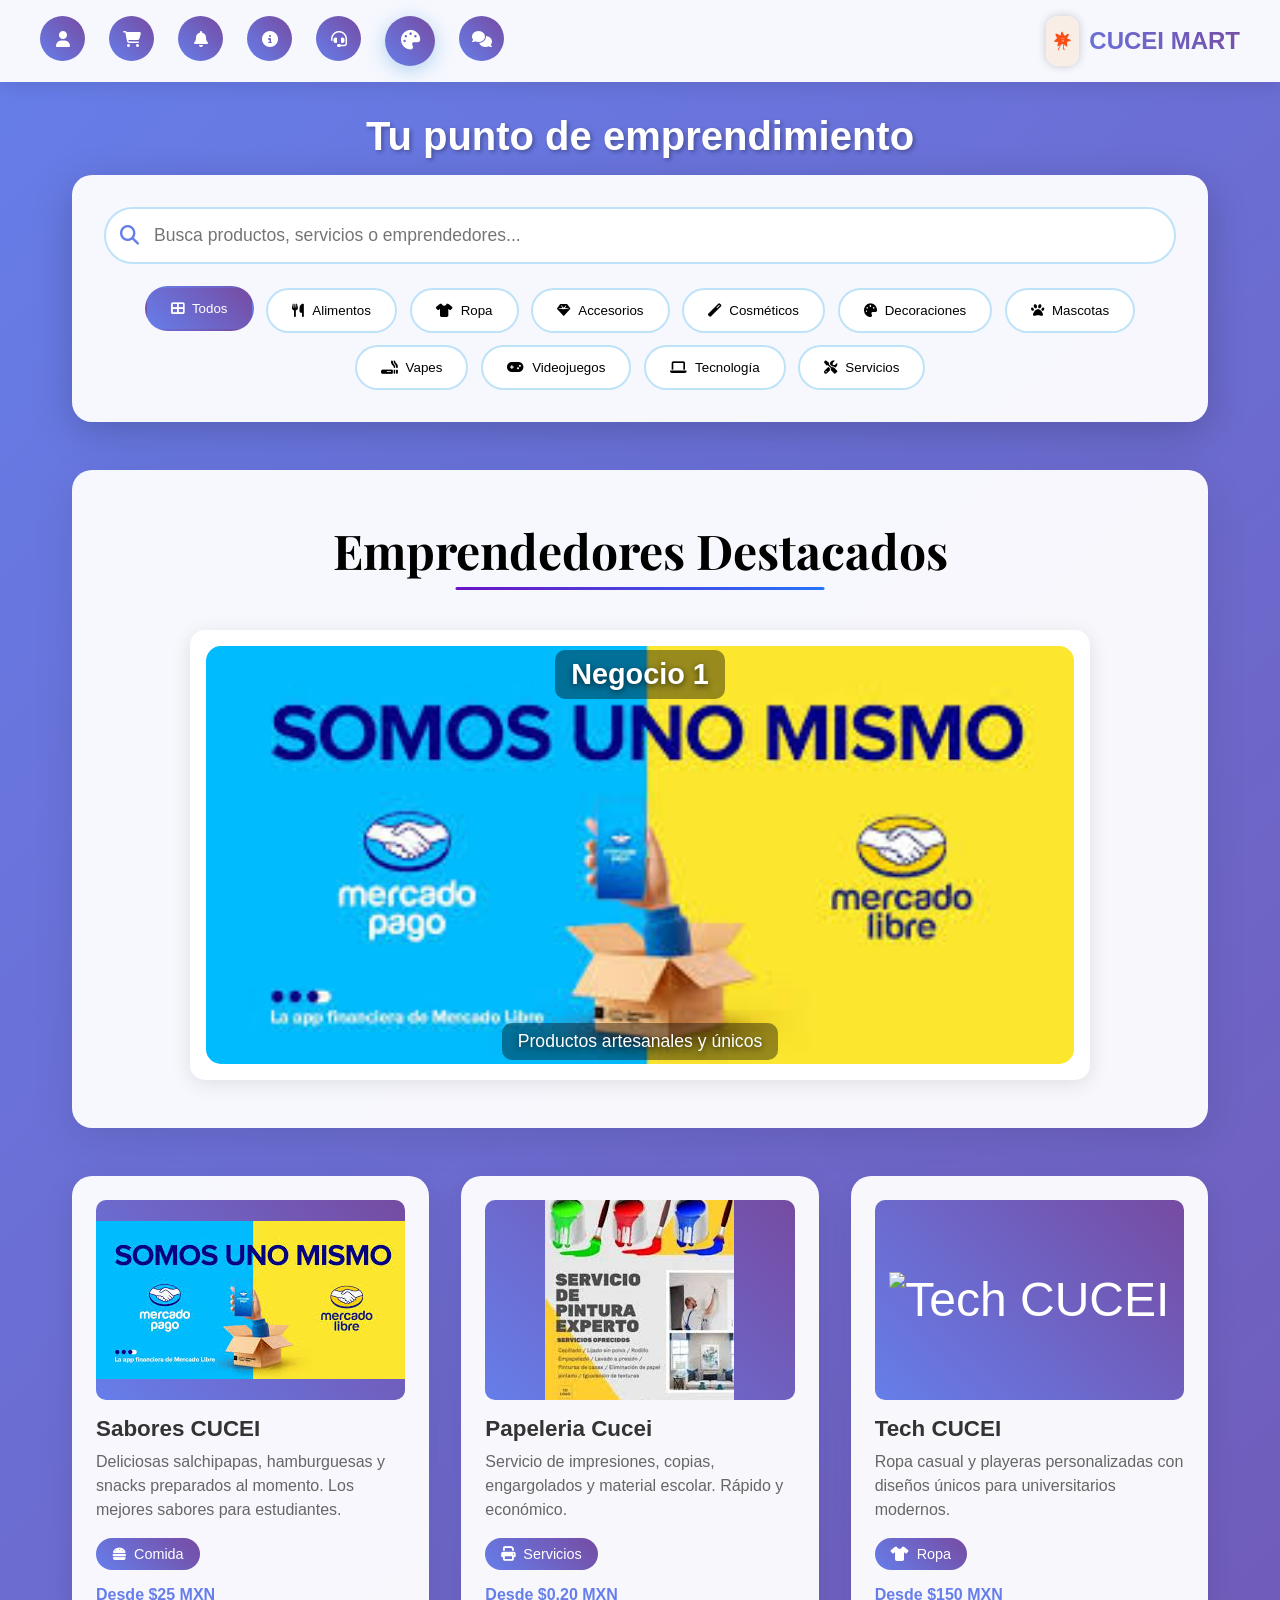
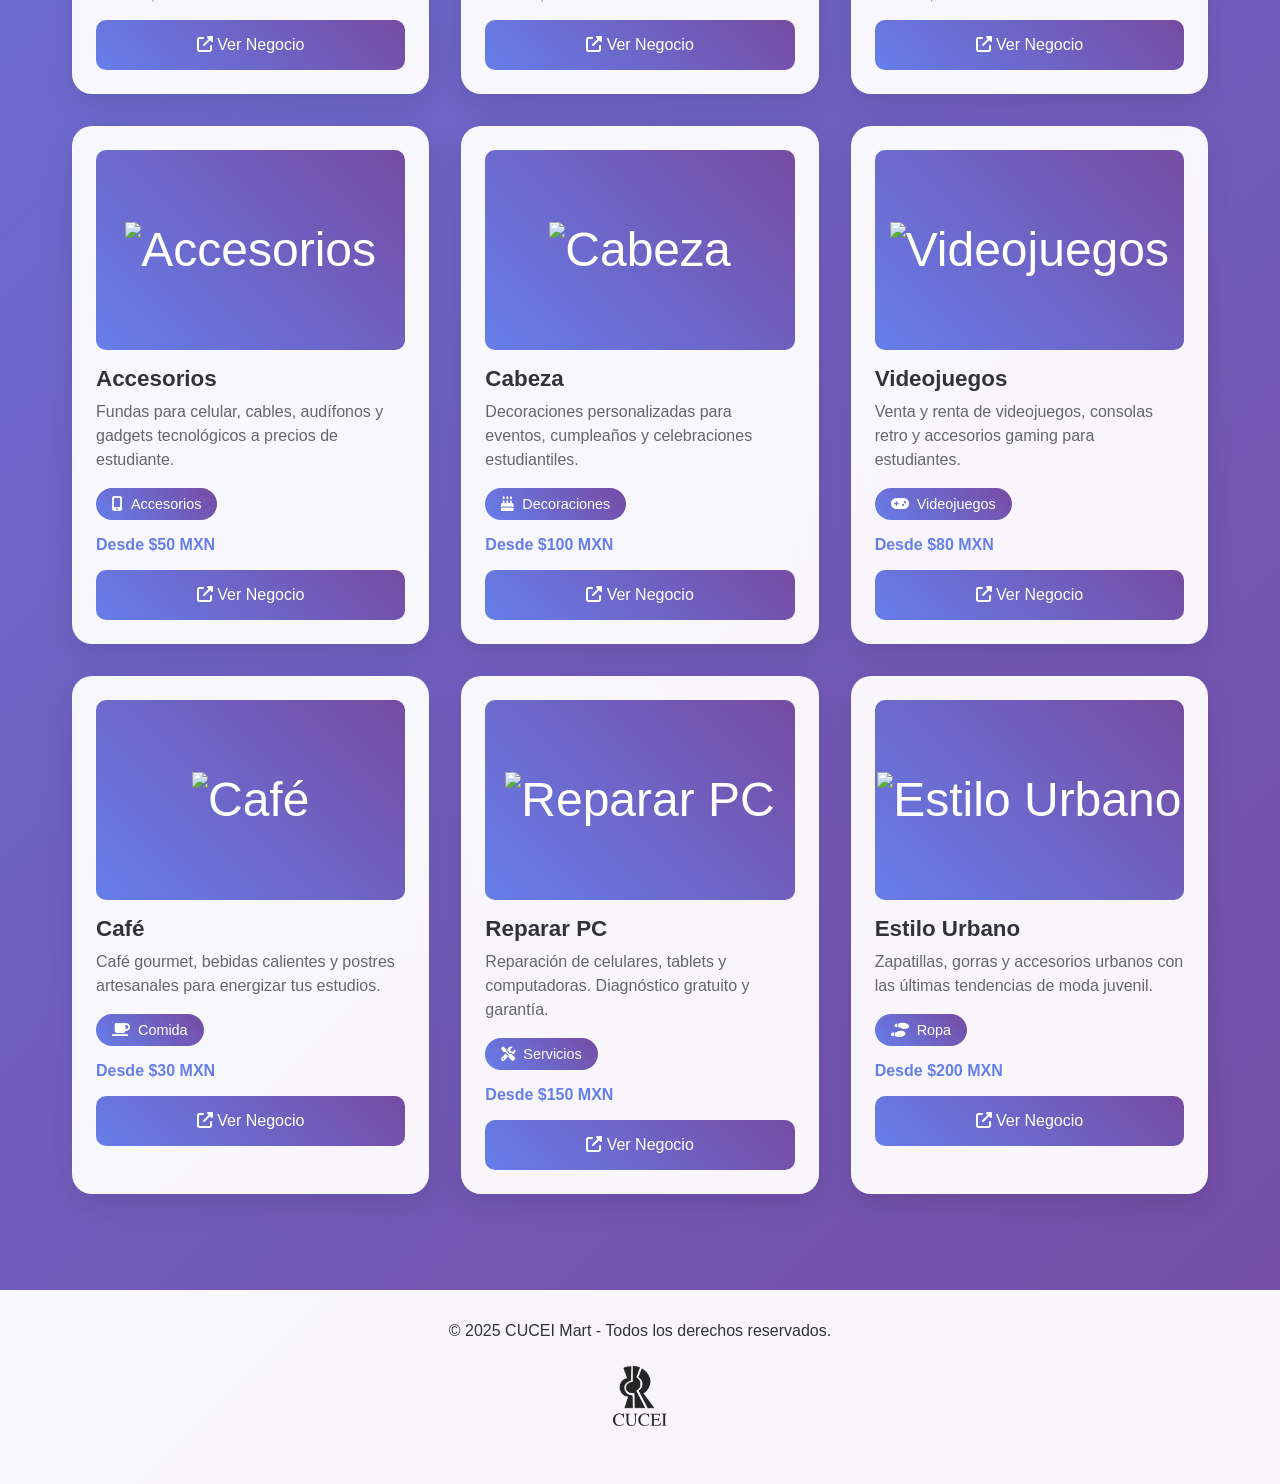
==== commit 825359a7: "first commit" ====
--- a/CUCEISHOP.html
+++ b/CUCEISHOP.html
@@ -12,37 +12,36 @@
 <body>
     <header class="header">
         <div class="header-content">
+            <nav class="nav-icons">
+                <a href="IniciarSesion.html" class="nav-icon" title="Iniciar Sesión">
+                    <i class="fas fa-user"></i>
+                </a>
+                <a href="#" class="nav-icon" title="Carrito de Compras">
+                    <i class="fas fa-shopping-cart"></i>
+                </a>
+                <div class="nav-icon" onclick="toggleNotifications()" title="Notificaciones">
+                    <i class="fas fa-bell"></i>
+                </div>
+                <a href="acercaDe.html" class="nav-icon" title="Acerca De">
+                    <i class="fas fa-info-circle"></i>
+                </a>
+                <a href="soporte.html" class="nav-icon" title="Soporte Técnico">
+                    <i class="fas fa-headset"></i>
+                </a>
+                <div class="nav-icon palette-trigger" onclick="togglePalette()" title="Cambiar Paleta de Colores">
+                    <i class="fas fa-palette"></i>
+                </div>
+                <div class="nav-icon" onclick="toggleChatbot()" title="Asistente CUCEI">
+                    <i class="fas fa-comments"></i>
+                </div>
+            </nav>
             <div class="logo">
                 <img src="img/CUCEIMART.jpg" alt="Logo CuceiMart" class="logo-img">
                 <span class="logo-text">CUCEI MART</span>
             </div>
-            <nav class="nav-icons">
-                <a href="IniciarSesion.html" class="nav-icon" title="Iniciar Sesión">
-                    <i class="fas fa-user"></i>
-                </a>
-                <a href="#" class="nav-icon" title="Carrito de Compras">
-                    <i class="fas fa-shopping-cart"></i>
-                </a>
-                <div class="nav-icon" onclick="toggleNotifications()" title="Notificaciones">
-                    <i class="fas fa-bell"></i>
-                </div>
-                <a href="acercaDe.html" class="nav-icon" title="Acerca De">
-                    <i class="fas fa-info-circle"></i>
-                </a>
-                <a href="soporte.html" class="nav-icon" title="Soporte Técnico">
-                    <i class="fas fa-headset"></i>
-                </a>
-                <!-- Paleta de colores -->
-                <div class="nav-icon palette-trigger" onclick="togglePalette()" title="Cambiar Paleta de Colores">
-                    <i class="fas fa-palette"></i>
-                </div>
-                <!-- Chatbot ícono -->
-                <div class="nav-icon" onclick="toggleChatbot()" title="Asistente CUCEI">
-                    <i class="fas fa-comments"></i>
-                </div>
-            </nav>
         </div>
     </header>
+    
 
     <!-- Ventana emergente de la paleta de colores -->
     <div class="palette-popup" id="palettePopup">
--- a/Shop.css
+++ b/Shop.css
@@ -893,8 +893,8 @@
 
 .chatbot-panel {
   position: fixed;
-  bottom: 1.5rem;
-  right: 1.5rem;
+  top: 50%;
+  left: 50%;
   width: 320px;
   max-height: 400px;
   background: linear-gradient(
@@ -908,14 +908,14 @@
   display: flex;
   flex-direction: column;
   overflow: hidden;
-  transform: translateY(110%);
+  transform: translate(-50%, 110%);
   transition: transform 0.3s ease;
   z-index: 9999;
   color: #e0e6f0;  /* texto claro y suave */
 }
 
 .chatbot-panel.active {
-  transform: translateY(0);
+  transform: translate(-50%, -50%);
 }
 
 .chatbot-messages {
@@ -971,3 +971,7 @@
 #chatbotSendBtn:hover {
   background: #357abd; /* azul un poco más oscuro al pasar el mouse */
 }
+
+.chatbot-panel {
+    display: none; /* Oculto al inicio */
+}
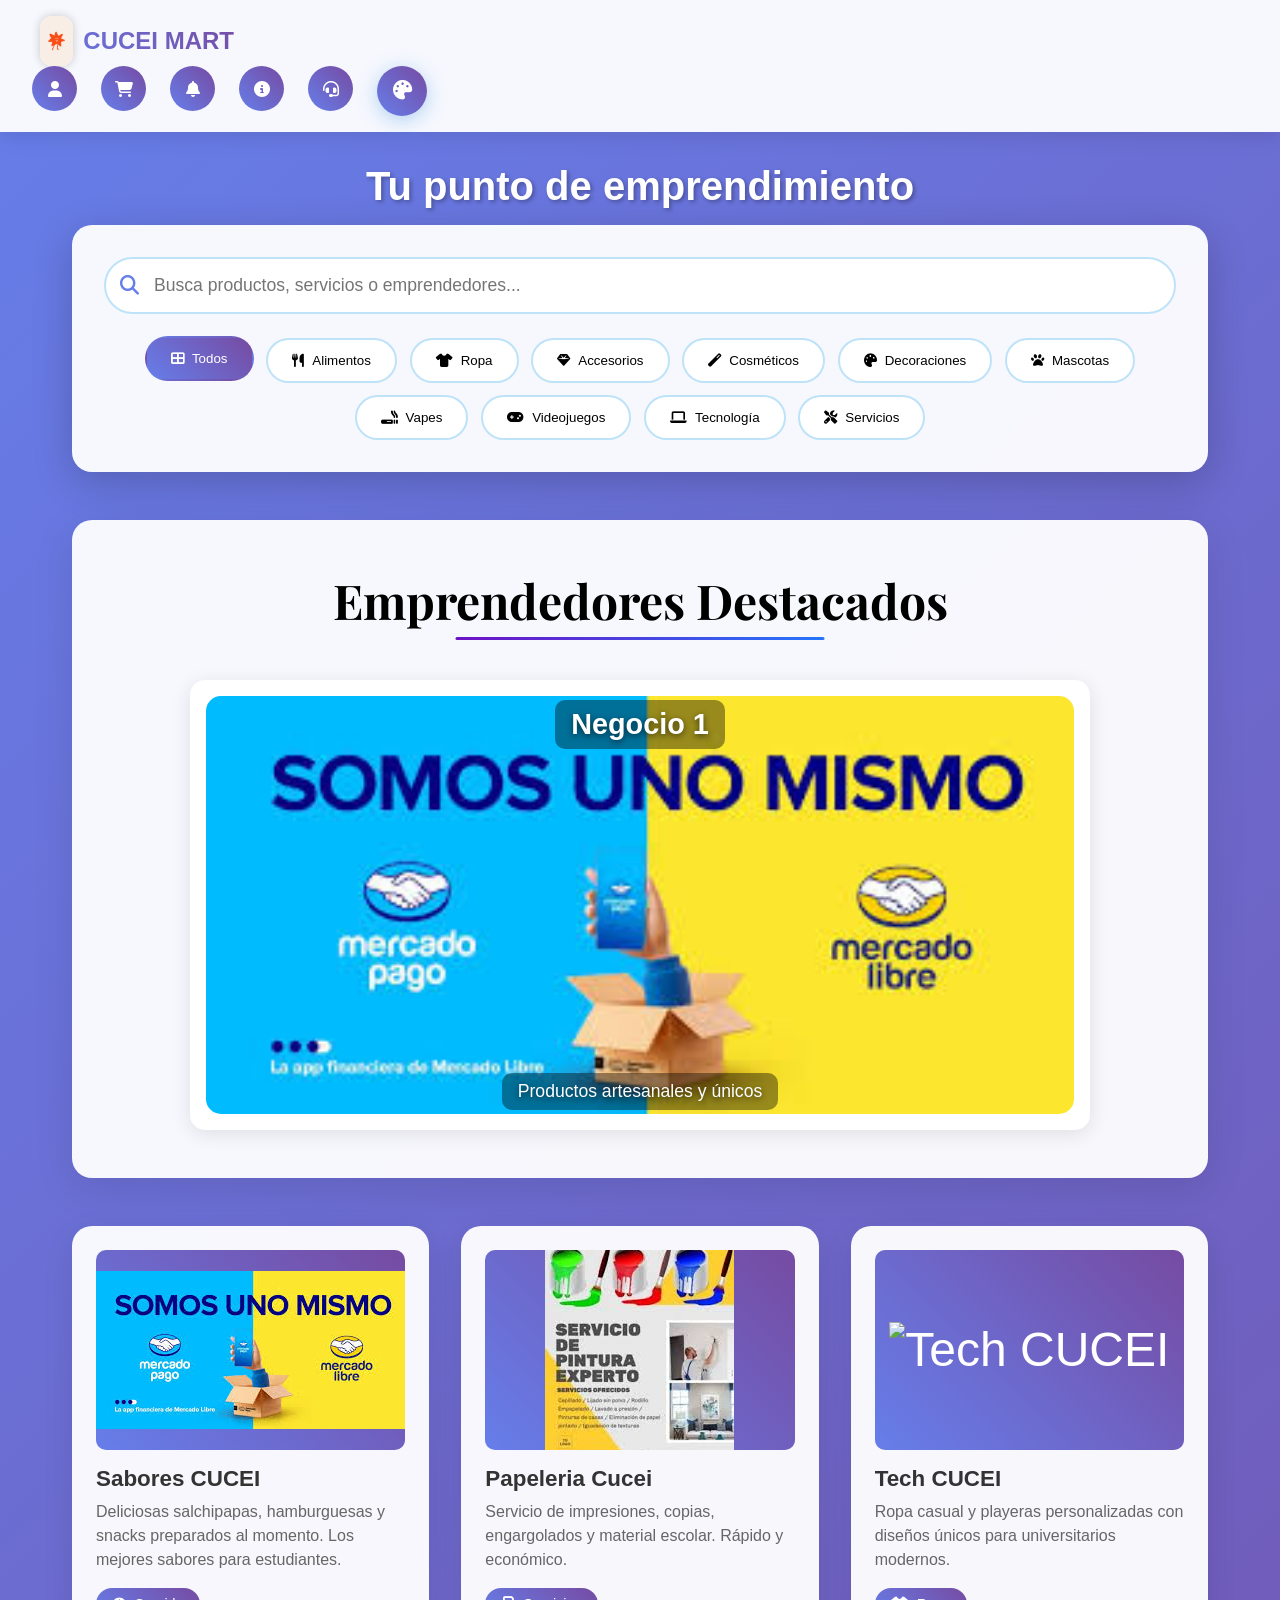
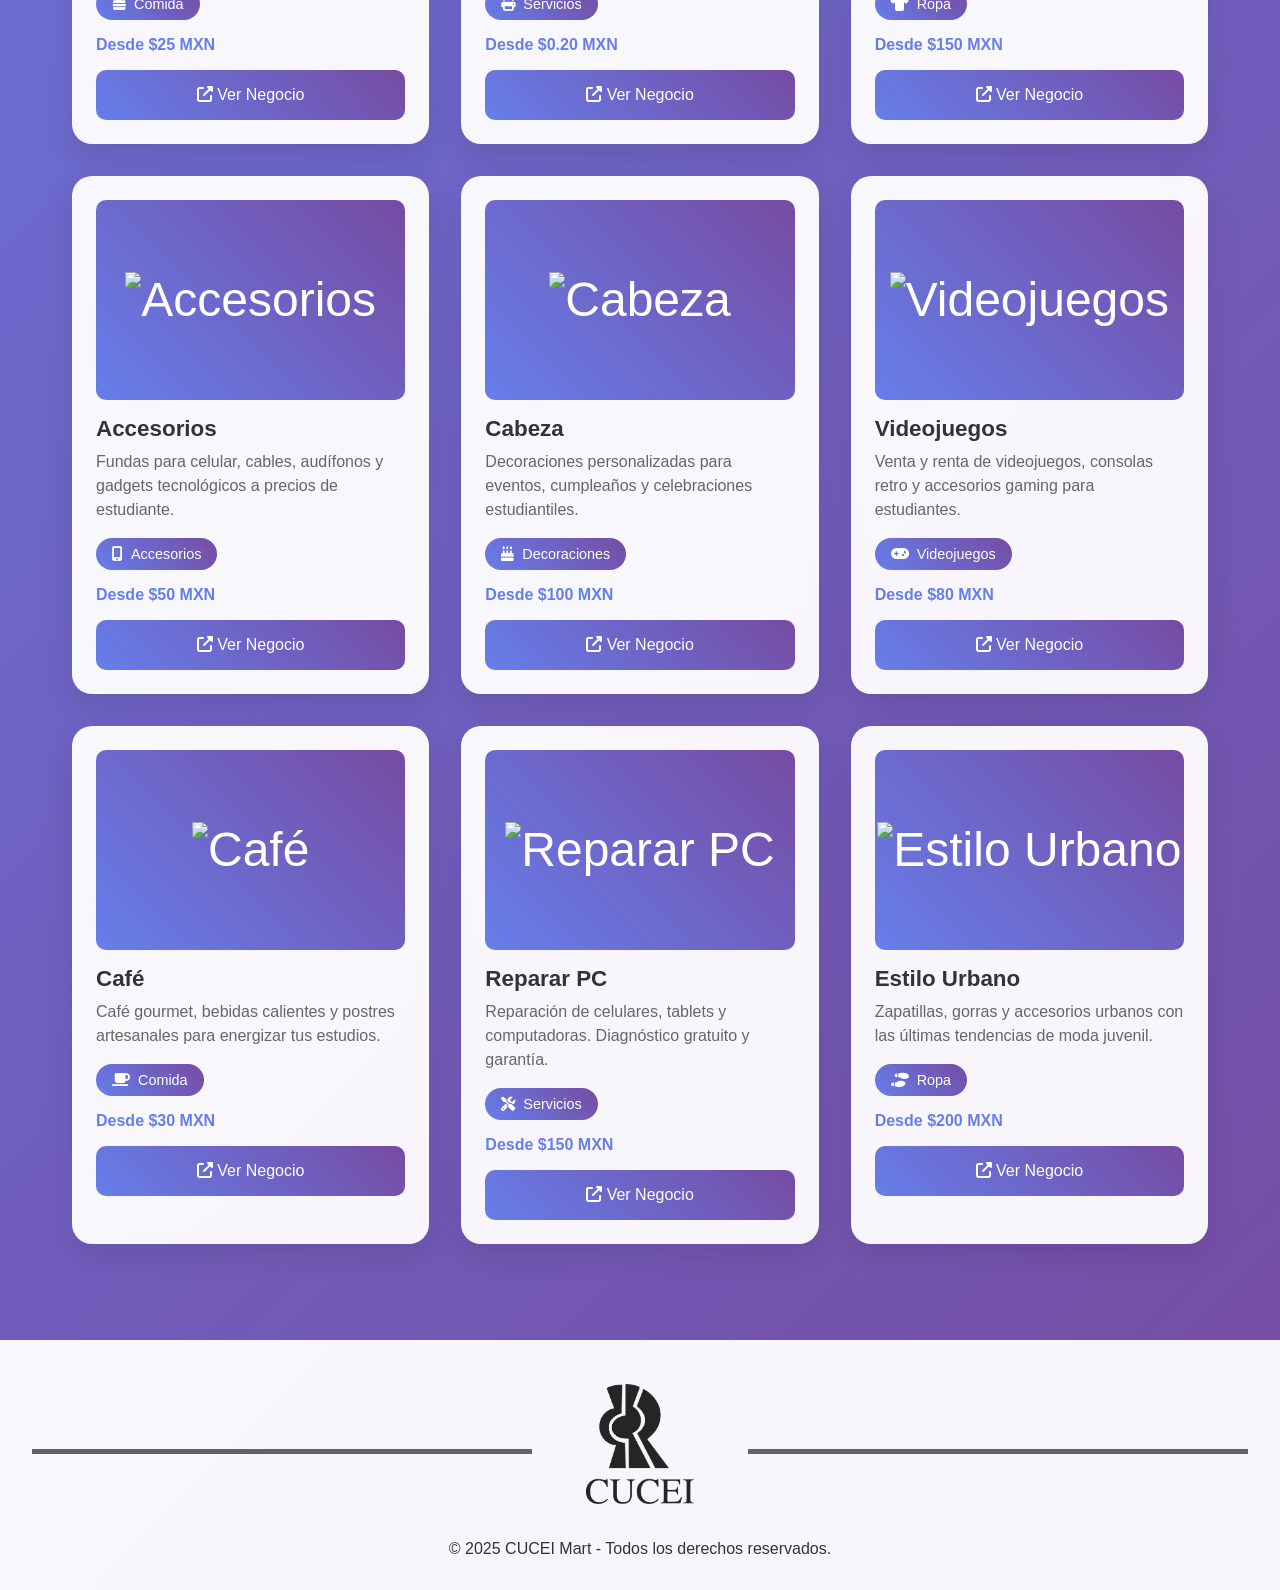
==== commit 231d8469: "first commit" ====
--- a/CUCEISHOP.html
+++ b/CUCEISHOP.html
@@ -12,34 +12,31 @@
 <body>
     <header class="header">
         <div class="header-content">
-            <nav class="nav-icons">
-                <a href="IniciarSesion.html" class="nav-icon" title="Iniciar Sesión">
-                    <i class="fas fa-user"></i>
-                </a>
-                <a href="#" class="nav-icon" title="Carrito de Compras">
-                    <i class="fas fa-shopping-cart"></i>
-                </a>
-                <div class="nav-icon" onclick="toggleNotifications()" title="Notificaciones">
-                    <i class="fas fa-bell"></i>
-                </div>
-                <a href="acercaDe.html" class="nav-icon" title="Acerca De">
-                    <i class="fas fa-info-circle"></i>
-                </a>
-                <a href="soporte.html" class="nav-icon" title="Soporte Técnico">
-                    <i class="fas fa-headset"></i>
-                </a>
-                <div class="nav-icon palette-trigger" onclick="togglePalette()" title="Cambiar Paleta de Colores">
-                    <i class="fas fa-palette"></i>
-                </div>
-                <div class="nav-icon" onclick="toggleChatbot()" title="Asistente CUCEI">
-                    <i class="fas fa-comments"></i>
-                </div>
-            </nav>
             <div class="logo">
                 <img src="img/CUCEIMART.jpg" alt="Logo CuceiMart" class="logo-img">
                 <span class="logo-text">CUCEI MART</span>
             </div>
         </div>
+        <nav class="nav-icons">
+                <a href="IniciarSesion.html" class="nav-icon" title="Iniciar Sesión">
+                    <i class="fas fa-user"></i>
+                </a>
+                <a href="#" class="nav-icon" title="Carrito de Compras">
+                    <i class="fas fa-shopping-cart"></i>
+                </a>
+                <div class="nav-icon" onclick="toggleNotifications()" title="Notificaciones">
+                    <i class="fas fa-bell"></i>
+                </div>
+                <a href="acercaDe.html" class="nav-icon" title="Acerca De">
+                    <i class="fas fa-info-circle"></i>
+                </a>
+                <a href="soporte.html" class="nav-icon" title="Soporte Técnico">
+                    <i class="fas fa-headset"></i>
+                </a>
+                <div class="nav-icon palette-trigger" onclick="togglePalette()" title="Cambiar Paleta de Colores">
+                    <i class="fas fa-palette"></i>
+                </div>
+            </nav>
     </header>
     
 
@@ -81,21 +78,6 @@
                 <div class="palette-preview"></div>
                 <span>GreenRoots</span>
             </div>
-        </div>
-    </div>
-
-    <!-- Panel del Chatbot -->
-    <div class="chatbot-panel" id="chatbotPanel">
-        <div class="chatbot-header">
-            <i class="fas fa-robot"></i> Asistente CUCEI
-        </div>
-        <div class="chatbot-messages" id="chatbotMessages">
-            <div class="chatbot-message">
-                ¡Hola! Soy el asistente de CUCEI MART. ¿En qué puedo ayudarte?
-            </div>
-        </div>
-        <div class="chatbot-input">
-            <input type="text" placeholder="Escribe tu mensaje..." id="chatbotInput" onkeypress="handleChatbotInput(event)">
         </div>
     </div>
 
@@ -200,11 +182,16 @@
     </div>
 
     <footer class="footer">
+        <div class="footer-logo-container">
+            <div class="footer-line"></div>
+            <div class="footer-logo">
+                <img src="img/CUCEI.png" alt="Logo CUCEI" class="footer-img">
+            </div>
+            <div class="footer-line"></div>
+        </div>
         <p>&copy; 2025 CUCEI Mart - Todos los derechos reservados.</p>
-        <div class="footer-logo">
-            <img src="img/CUCEI.png" alt="Logo CUCEI" class="footer-img">
-        </div>
     </footer>
+
 
     <script src="Shop.js"></script>
 </body>
--- a/Shop.css
+++ b/Shop.css
@@ -555,18 +555,20 @@
             box-shadow: 0 8px 30px var(--shadow-color);
         }
         .palette-popup {
-            position: fixed;       /* fijo respecto a la ventana del navegador */
-            top: 60px;             /* un poco debajo del header o el ícono */
-            right: 20px;           /* ajusta para que quede alineado al ícono */
-            width: 250px;          /* tamaño adecuado */
-            background-color: white;
-            border: 1px solid #ccc;
-            box-shadow: 0 4px 8px rgba(0,0,0,0.1);
-            padding: 1rem;
-            z-index: 1000;         /* para que esté por encima de otros elementos */
-            display: none;         /* por defecto oculto */
-            border-radius: 8px;
-            }
+        position: fixed;
+        top: 50%;
+        left: 50%;
+        transform: translate(-50%, -50%);
+        width: 280px;
+        background-color: white;
+        border: 1px solid #ccc;
+        box-shadow: 0 4px 8px rgba(0,0,0,0.1);
+        padding: 1rem;
+        z-index: 1000;
+        display: none;
+        border-radius: 8px;
+    }
+
         .palette-popup.show {
             display: block;
             animation: fadeInUp 0.3s ease;
@@ -754,23 +756,37 @@
     }
 
 
+    .footer-logo-container {
+        display: flex;
+        align-items: center;
+        justify-content: center;
+        margin-top: 2rem;
+        position: relative;
+        width: 100%;
+    }
+
+    .footer-line {
+        height: 5px;
+        background-color: black;
+        opacity: 0.6;
+        flex-grow: 50;
+        max-width: 500px;
+    }
+
     .footer-logo {
-    margin-top: 1rem;
-    text-align: center;
-}
-
-.footer-img {
-    height: 60px;
-    width: auto;
-    opacity: 0.85;
-    transition: opacity 0.3s ease;
-}
-
-.footer-img:hover {
-    opacity: 1;
-}
-
-
+        padding: 0 1rem;
+    }
+
+    .footer-logo img {
+        height: 120px;
+        width: auto;
+        opacity: 0.85;
+        transition: opacity 0.3s ease;
+    }
+
+    .footer-logo img:hover {
+        opacity: 1;
+    }
 
 .banner-container {
     text-align: center;
@@ -783,7 +799,6 @@
     color: var(--text-color, #333);
 }
 
-/* Contenedor más grande */
 .banner-content {
     position: relative;
     overflow: hidden;
@@ -852,7 +867,6 @@
     padding-bottom: 0.5rem;
 }
 
-/* Línea decorativa debajo del título */
 .banner-title::after {
     content: "";
     position: absolute;
@@ -890,88 +904,6 @@
     color: #667eea;
 }
 
-
-.chatbot-panel {
-  position: fixed;
-  top: 50%;
-  left: 50%;
-  width: 320px;
-  max-height: 400px;
-  background: linear-gradient(
-    135deg,
-    #1e2a38,  /* azul muy oscuro */
-    #16202b   /* azul un poco más oscuro */
-  );
-  backdrop-filter: saturate(180%) blur(8px);
-  border-radius: 10px;
-  box-shadow: 0 5px 15px rgba(0, 0, 0, 0.5);
-  display: flex;
-  flex-direction: column;
-  overflow: hidden;
-  transform: translate(-50%, 110%);
-  transition: transform 0.3s ease;
-  z-index: 9999;
-  color: #e0e6f0;  /* texto claro y suave */
-}
-
-.chatbot-panel.active {
-  transform: translate(-50%, -50%);
-}
-
-.chatbot-messages {
-  flex: 1;
-  padding: 1rem;
-  overflow-y: auto;
-  display: flex;
-  flex-direction: column;
-  gap: 0.6rem;
-  font-size: 0.9rem;
-  color: #c8d0e7;  /* color de texto para mensajes, claro */
-}
-
-.chatbot-message {
-  padding: 0.6rem 1rem;
-  border-radius: 15px;
-  max-width: 75%;
-  word-wrap: break-word;
-  box-shadow: 0 2px 5px rgba(0, 0, 0, 0.2);
-  background-color: #273847; /* fondo de mensaje ligeramente más claro */
-  color: #e0e6f0;
-}
-
-.chatbot-input-area {
-  display: flex;
-  border-top: 1px solid #3a4a61;
-}
-
-#chatbotInput {
-  flex: 1;
-  padding: 0.8rem 1rem;
-  border: none;
-  outline: none;
-  font-size: 1rem;
-  background: #32475b; /* fondo input azul oscuro */
-  color: #e0e6f0;
-  border-radius: 0 0 0 10px;
-}
-
-#chatbotSendBtn {
-  background: #4a90e2; /* azul vivo y elegante */
-  border: none;
-  color: white;
-  padding: 0 1rem;
-  cursor: pointer;
-  border-radius: 0 0 10px 0;
-  display: flex;
-  align-items: center;
-  justify-content: center;
-  transition: background-color 0.2s ease;
-}
-
-#chatbotSendBtn:hover {
-  background: #357abd; /* azul un poco más oscuro al pasar el mouse */
-}
-
-.chatbot-panel {
-    display: none; /* Oculto al inicio */
-}+.footer p {
+    margin-top: 2.5rem; /* Ajusta este valor según cuánto quieras bajarlo */
+}
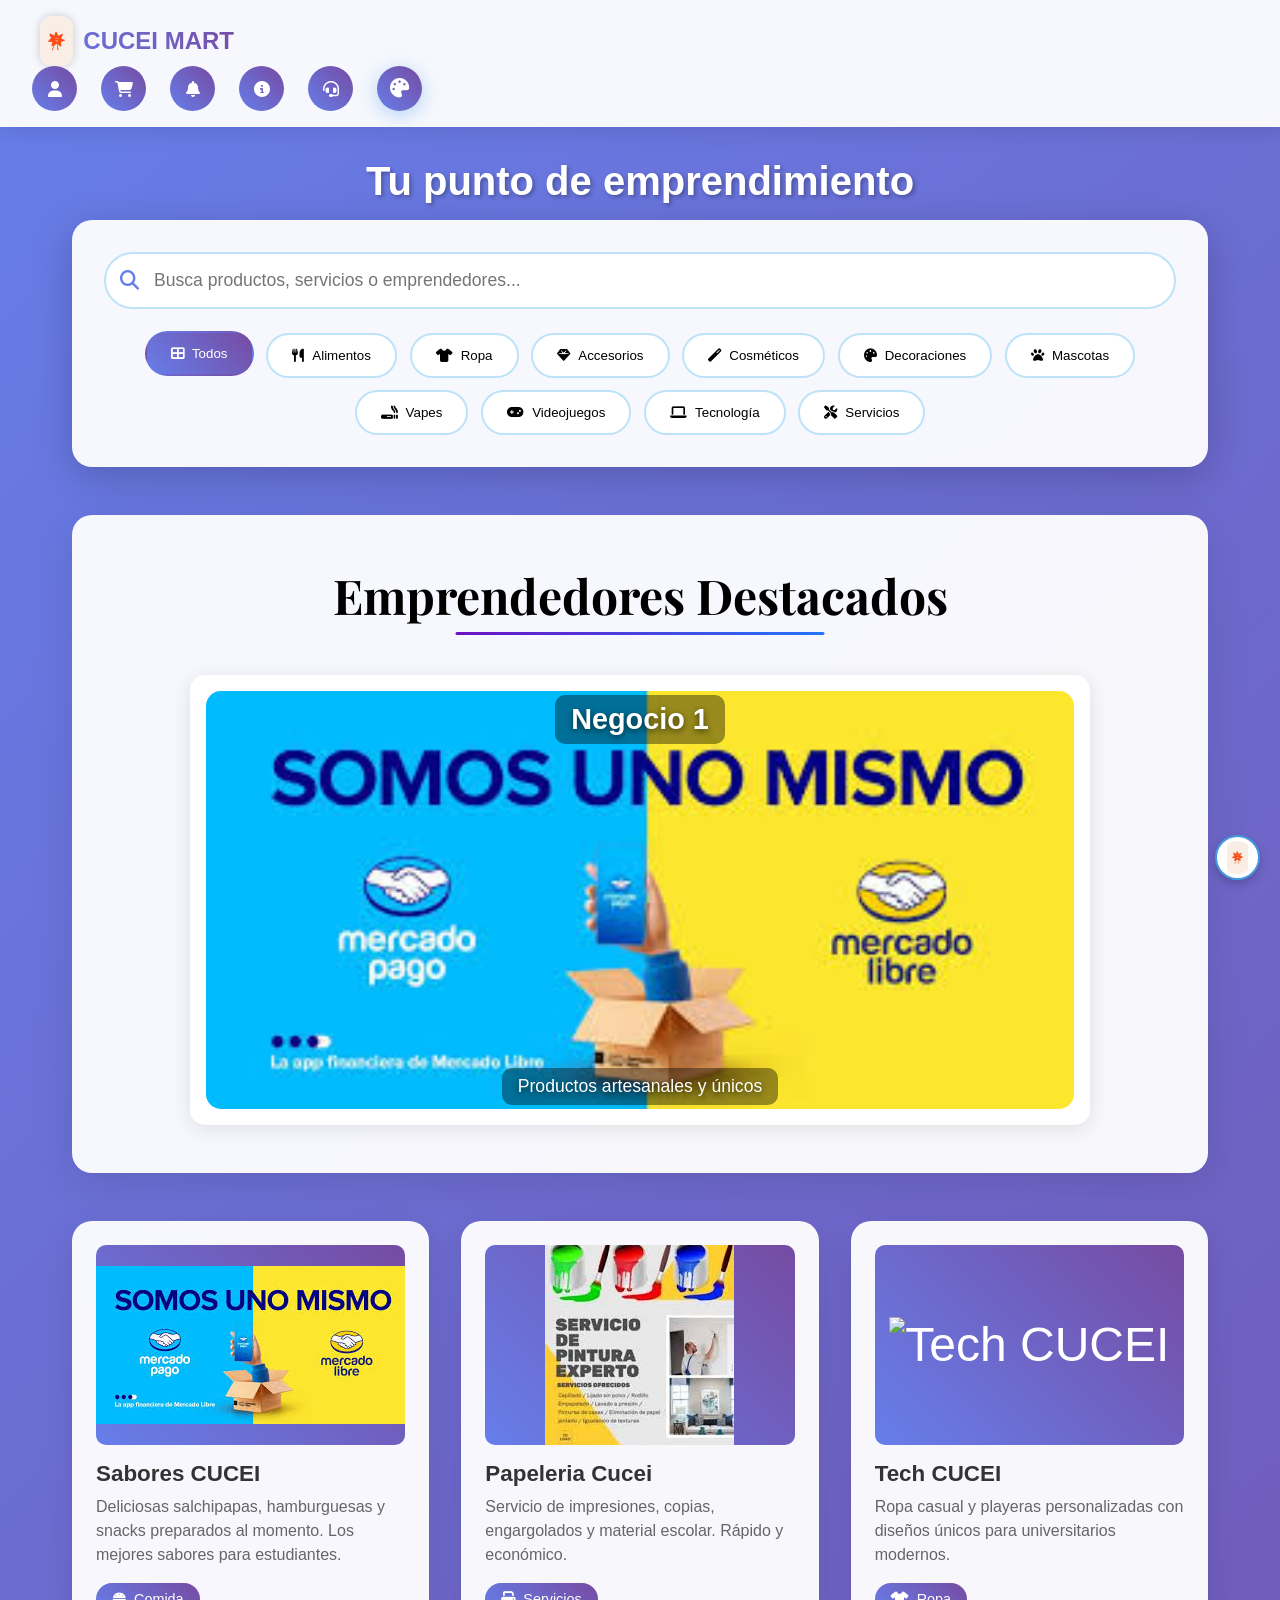
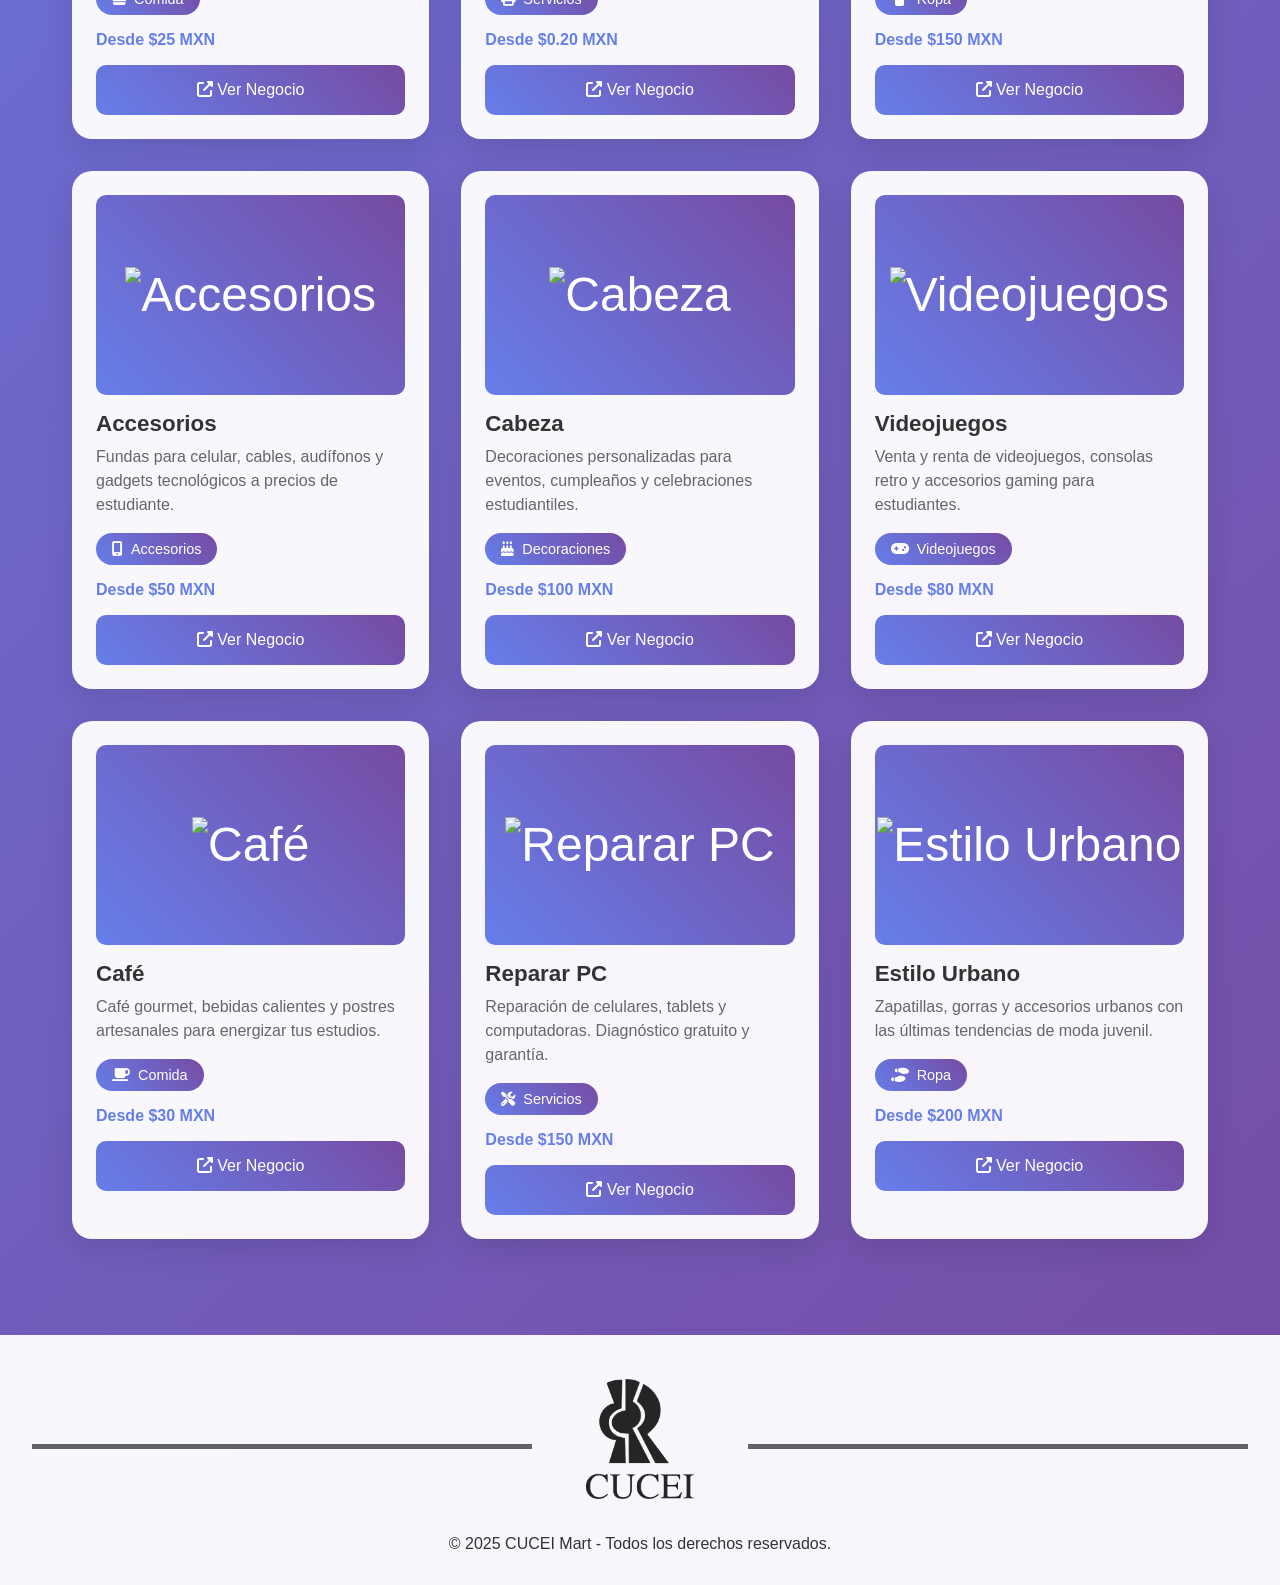
==== commit ea8e9704: "first commit" ====
--- a/CUCEISHOP.html
+++ b/CUCEISHOP.html
@@ -181,6 +181,29 @@
         </div>
     </div>
 
+    <!-- Botón flotante para abrir chat -->
+    <button id="chat-btn" aria-label="Abrir chat de MART" title="Chat MART">
+    <img src="CUCEIMARTLOGO.jpg" alt="Logo MART" />
+    </button>
+
+    <!-- Contenedor de chat -->
+    <div id="chat-container" aria-hidden="true" role="dialog" aria-modal="true">
+    <div id="chat-header">
+        <img src="CUCEIMARTLOGO.jpg" alt="MART chatbot" class="chatbot-avatar" />
+        <h2>MART</h2>
+        <button id="chat-close" aria-label="Cerrar chat">&times;</button>
+    </div>
+
+    <div id="chat-messages" role="log" aria-live="polite" aria-relevant="additions">
+        <!-- Mensajes dinámicos aparecerán aquí -->
+    </div>
+
+    <div id="chat-options" aria-label="Opciones de respuesta">
+        <!-- Botones de opciones de usuario -->
+    </div>
+    </div>
+
+
     <footer class="footer">
         <div class="footer-logo-container">
             <div class="footer-line"></div>
@@ -191,7 +214,7 @@
         </div>
         <p>&copy; 2025 CUCEI Mart - Todos los derechos reservados.</p>
     </footer>
-
+    
 
     <script src="Shop.js"></script>
 </body>
--- a/Shop.css
+++ b/Shop.css
@@ -536,8 +536,8 @@
             z-index: 1002;
         }
         .palette-trigger {
-            width: 50px;
-            height: 50px;
+            width: 45px;
+            height: 45px;
             border-radius: 50%;
             background: linear-gradient(45deg, var(--primary-start), var(--primary-end));
             color: white;
@@ -574,15 +574,16 @@
             animation: fadeInUp 0.3s ease;
         }
         @keyframes fadeInUp {
-            from {
-                opacity: 0;
-                transform: translateY(10px);
-            }
-            to {
-                opacity: 1;
-                transform: translateY(0);
-            }
-        }
+        from {
+            opacity: 0;
+            transform: translate(-50%, -45%); /* desde un poco más abajo pero centrado */
+        }
+        to {
+            opacity: 1;
+            transform: translate(-50%, -50%);
+        }
+    }
+
         .palette-title {
             font-size: 1.2rem;
             font-weight: bold;
@@ -907,3 +908,183 @@
 .footer p {
     margin-top: 2.5rem; /* Ajusta este valor según cuánto quieras bajarlo */
 }
+
+
+/* Botón flotante */
+#chat-btn {
+  position: fixed;
+  bottom: 20px;
+  right: 20px;
+  width: 45px;
+  height: 45px;
+  border: 2px solid var(--accent-color, #5a67d8);
+  border-radius: 50%;
+  background: white;
+  cursor: pointer;
+  padding: 0;
+  box-shadow: 0 4px 10px rgba(0,0,0,0.2);
+  display: flex;
+  align-items: center;
+  justify-content: center;
+  transition: box-shadow 0.3s ease;
+  z-index: 11000;
+}
+
+#chat-btn:hover, #chat-btn:focus {
+  box-shadow: 0 6px 20px var(--accent-color, #5a67d8);
+  outline: none;
+}
+
+#chat-btn img {
+  width: 80%;
+  height: 80%;
+  object-fit: contain;
+  border-radius: 50%;
+}
+
+/* Chat container oculto y centrado */
+#chat-container {
+  position: fixed;
+  top: 50%;
+  left: 50%;
+  transform: translate(-50%, -50%);
+  width: 90vw;
+  max-width: 400px;
+  height: 70vh;
+  max-height: 600px;
+  background: var(--background-overlay, #fff);
+  border-radius: 12px;
+  box-shadow: 0 10px 30px rgba(0,0,0,0.25);
+  display: none;
+  flex-direction: column;
+  z-index: 12000;
+  font-family: Arial, sans-serif;
+}
+
+/* Cuando se muestra */
+#chat-container.active {
+  display: flex;
+}
+
+/* Header del chat */
+#chat-header {
+  background: linear-gradient(45deg, var(--primary-start, #667eea), var(--primary-end, #764ba2));
+  color: white;
+  padding: 10px 15px;
+  border-top-left-radius: 12px;
+  border-top-right-radius: 12px;
+  display: flex;
+  align-items: center;
+  gap: 10px;
+  user-select: none;
+}
+
+.chatbot-avatar {
+  width: 35px;
+  height: 35px;
+  border-radius: 50%;
+  border: 2px solid white;
+  object-fit: cover;
+}
+
+#chat-header h2 {
+  flex-grow: 1;
+  margin: 0;
+  font-size: 1.2rem;
+  font-weight: 700;
+}
+
+#chat-close {
+  background: transparent;
+  border: none;
+  color: white;
+  font-size: 1.5rem;
+  cursor: pointer;
+  padding: 0 5px;
+  line-height: 1;
+  user-select: none;
+  transition: color 0.2s ease;
+}
+
+#chat-close:hover, #chat-close:focus {
+  color: #f44336;
+  outline: none;
+}
+
+/* Área de mensajes */
+#chat-messages {
+  flex-grow: 1;
+  padding: 10px 15px;
+  overflow-y: auto;
+  background: #f9f9f9;
+  display: flex;
+  flex-direction: column;
+  gap: 12px;
+}
+
+/* Mensajes del chatbot */
+.message.bot {
+  align-self: flex-start;
+  background: var(--primary-start, #667eea);
+  color: white;
+  padding: 8px 12px;
+  border-radius: 16px 16px 16px 4px;
+  max-width: 75%;
+  box-shadow: 0 2px 6px rgba(0,0,0,0.15);
+}
+
+/* Mensajes del usuario */
+.message.user {
+  align-self: flex-end;
+  background: var(--accent-color, #5a67d8);
+  color: white;
+  padding: 8px 12px;
+  border-radius: 16px 16px 4px 16px;
+  max-width: 75%;
+  box-shadow: 0 2px 6px rgba(0,0,0,0.15);
+  font-weight: 600;
+}
+
+/* Opciones de respuestas */
+#chat-options {
+  padding: 10px 15px;
+  background: var(--background-overlay, #fff);
+  display: flex;
+  flex-wrap: wrap;
+  gap: 10px;
+  border-top: 1px solid var(--border-color, #ddd);
+  justify-content: center;
+}
+
+#chat-options button {
+  background: var(--primary-start, #667eea);
+  color: white;
+  border: none;
+  border-radius: 20px;
+  padding: 8px 15px;
+  font-weight: 600;
+  cursor: pointer;
+  transition: background 0.3s ease;
+  flex: 1 1 auto;
+  min-width: 90px;
+  max-width: 48%;
+}
+
+#chat-options button:hover, #chat-options button:focus {
+  background: var(--primary-end, #764ba2);
+  outline: none;
+}
+
+/* Responsive móvil */
+@media (max-width: 480px) {
+  #chat-container {
+    width: 95vw;
+    height: 75vh;
+    max-width: none;
+    border-radius: 0;
+  }
+
+  #chat-options button {
+    max-width: 100%;
+  }
+}
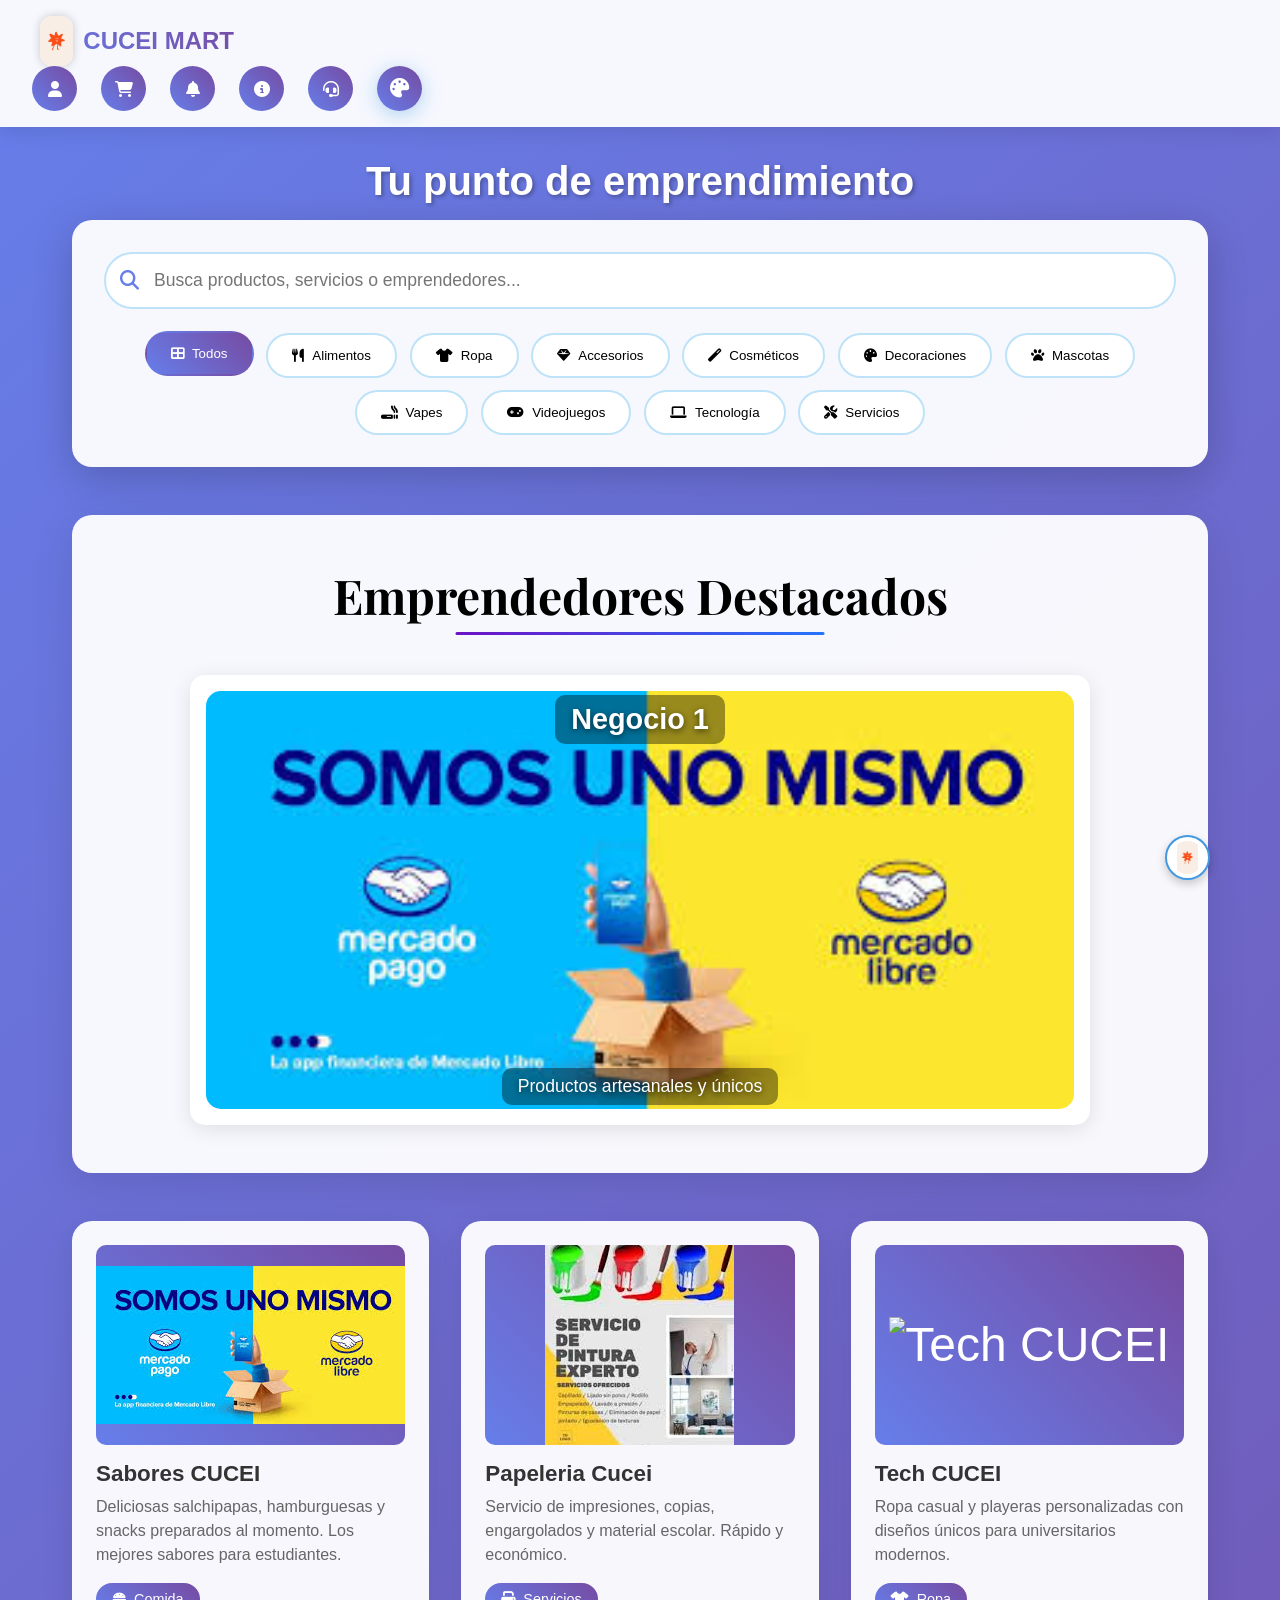
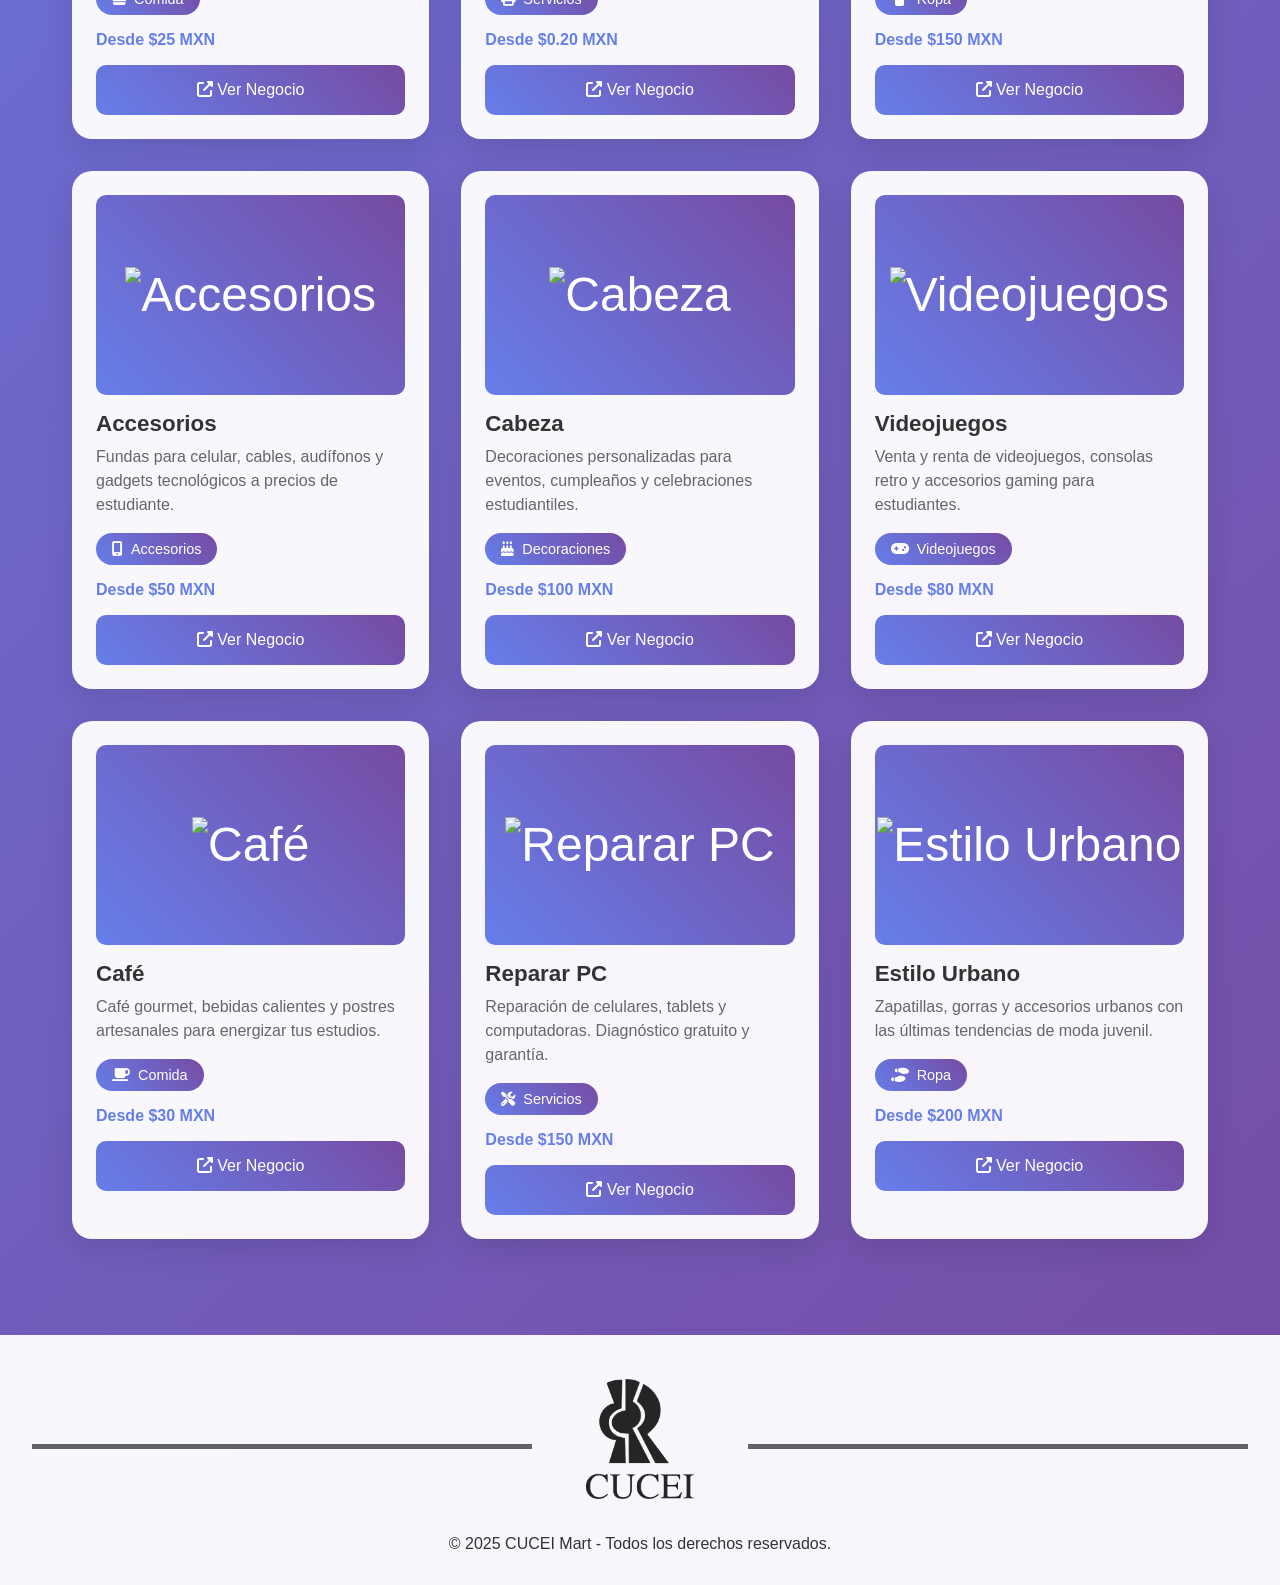
==== commit 43824872: "first commit" ====
--- a/CUCEISHOP.html
+++ b/CUCEISHOP.html
@@ -38,7 +38,27 @@
                 </div>
             </nav>
     </header>
-    
+     <!-- Botón flotante para abrir chat -->
+    <button id="chat-btn" aria-label="Abrir chat de MART" title="Chat MART">
+    <img src="CUCEIMARTLOGO.jpg" alt="Logo MART" />
+    </button>
+
+    <!-- Contenedor de chat -->
+    <div id="chat-container" aria-hidden="true" role="dialog" aria-modal="true">
+    <div id="chat-header">
+        <img src="CUCEIMARTLOGO.jpg" alt="MART chatbot" class="chatbot-avatar" />
+        <h2>MART</h2>
+        <button id="chat-close" aria-label="Cerrar chat">&times;</button>
+    </div>
+
+    <div id="chat-messages" role="log" aria-live="polite" aria-relevant="additions">
+        <!-- Mensajes dinámicos aparecerán aquí -->
+    </div>
+
+    <div id="chat-options" aria-label="Opciones de respuesta">
+        <!-- Botones de opciones de usuario -->
+    </div>
+    </div>
 
     <!-- Ventana emergente de la paleta de colores -->
     <div class="palette-popup" id="palettePopup">
@@ -181,27 +201,6 @@
         </div>
     </div>
 
-    <!-- Botón flotante para abrir chat -->
-    <button id="chat-btn" aria-label="Abrir chat de MART" title="Chat MART">
-    <img src="CUCEIMARTLOGO.jpg" alt="Logo MART" />
-    </button>
-
-    <!-- Contenedor de chat -->
-    <div id="chat-container" aria-hidden="true" role="dialog" aria-modal="true">
-    <div id="chat-header">
-        <img src="CUCEIMARTLOGO.jpg" alt="MART chatbot" class="chatbot-avatar" />
-        <h2>MART</h2>
-        <button id="chat-close" aria-label="Cerrar chat">&times;</button>
-    </div>
-
-    <div id="chat-messages" role="log" aria-live="polite" aria-relevant="additions">
-        <!-- Mensajes dinámicos aparecerán aquí -->
-    </div>
-
-    <div id="chat-options" aria-label="Opciones de respuesta">
-        <!-- Botones de opciones de usuario -->
-    </div>
-    </div>
 
 
     <footer class="footer">
--- a/Shop.css
+++ b/Shop.css
@@ -914,7 +914,7 @@
 #chat-btn {
   position: fixed;
   bottom: 20px;
-  right: 20px;
+  right: 70px;
   width: 45px;
   height: 45px;
   border: 2px solid var(--accent-color, #5a67d8);
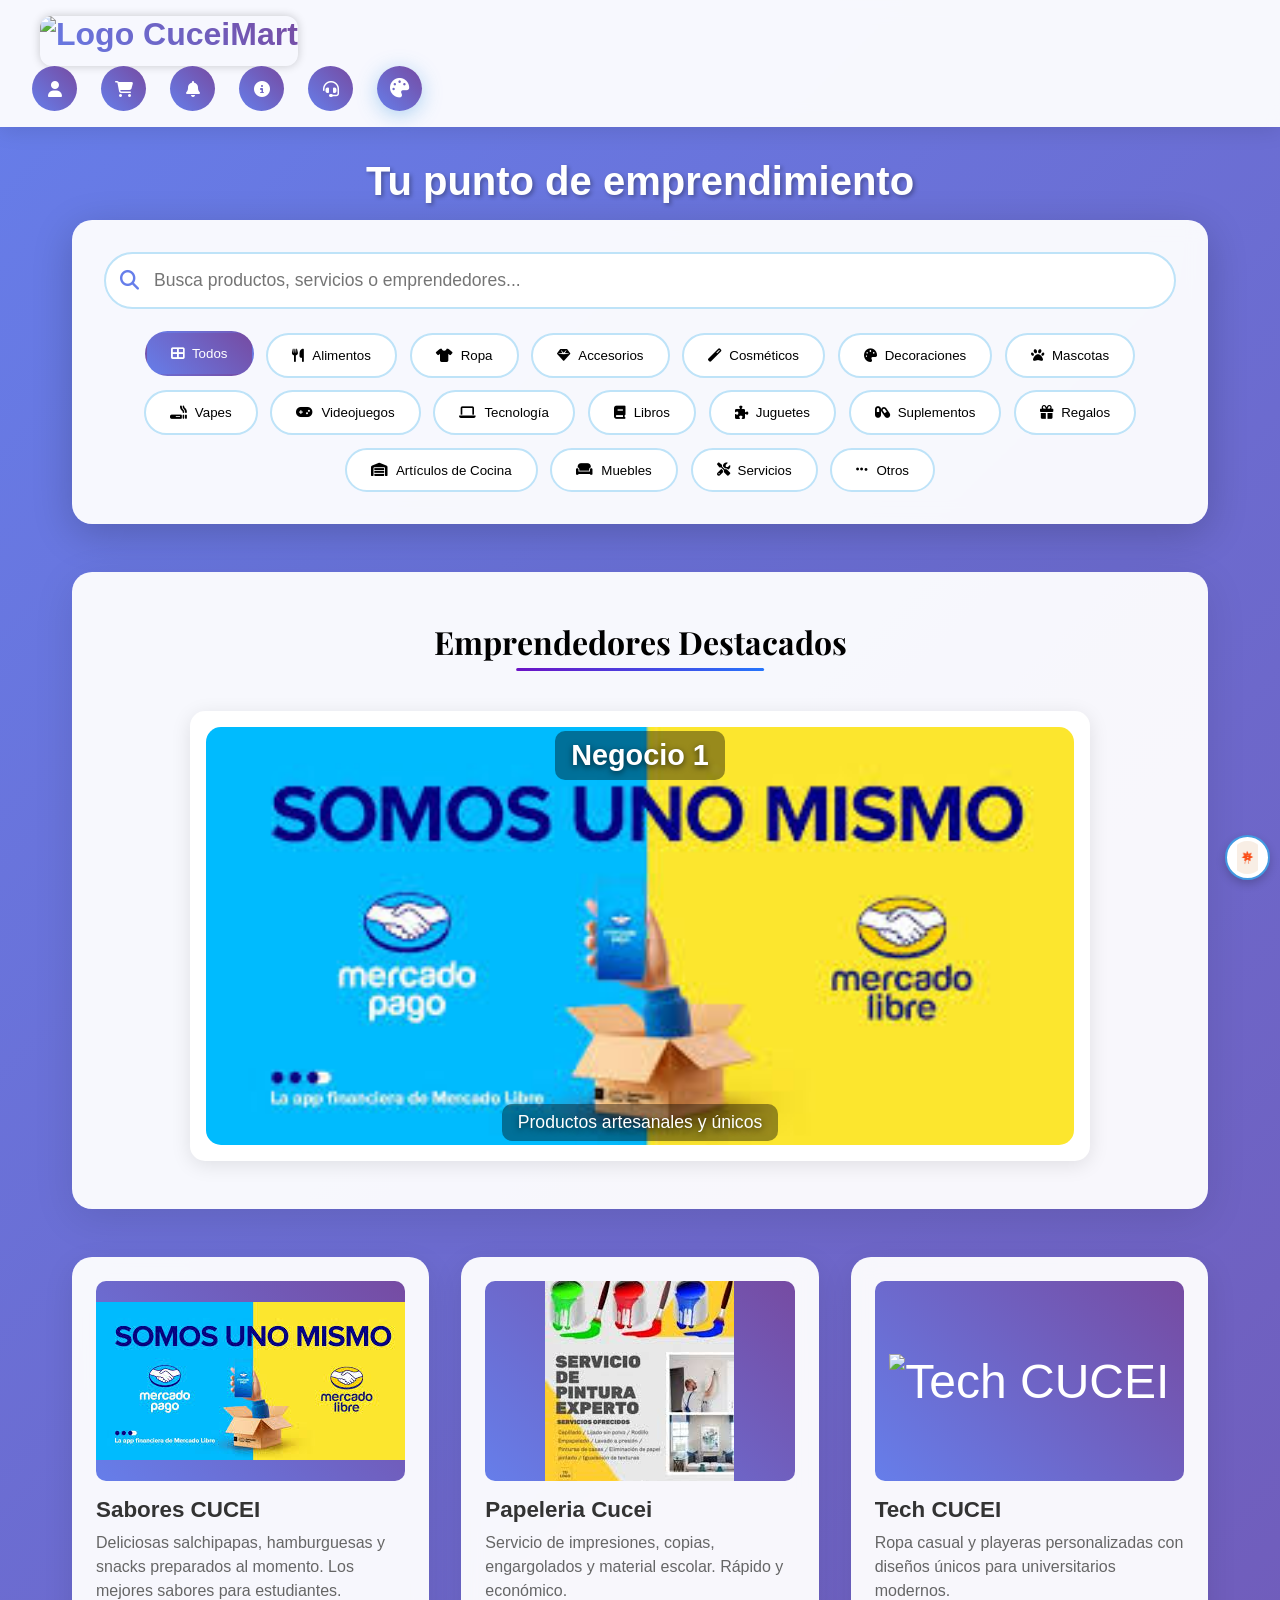
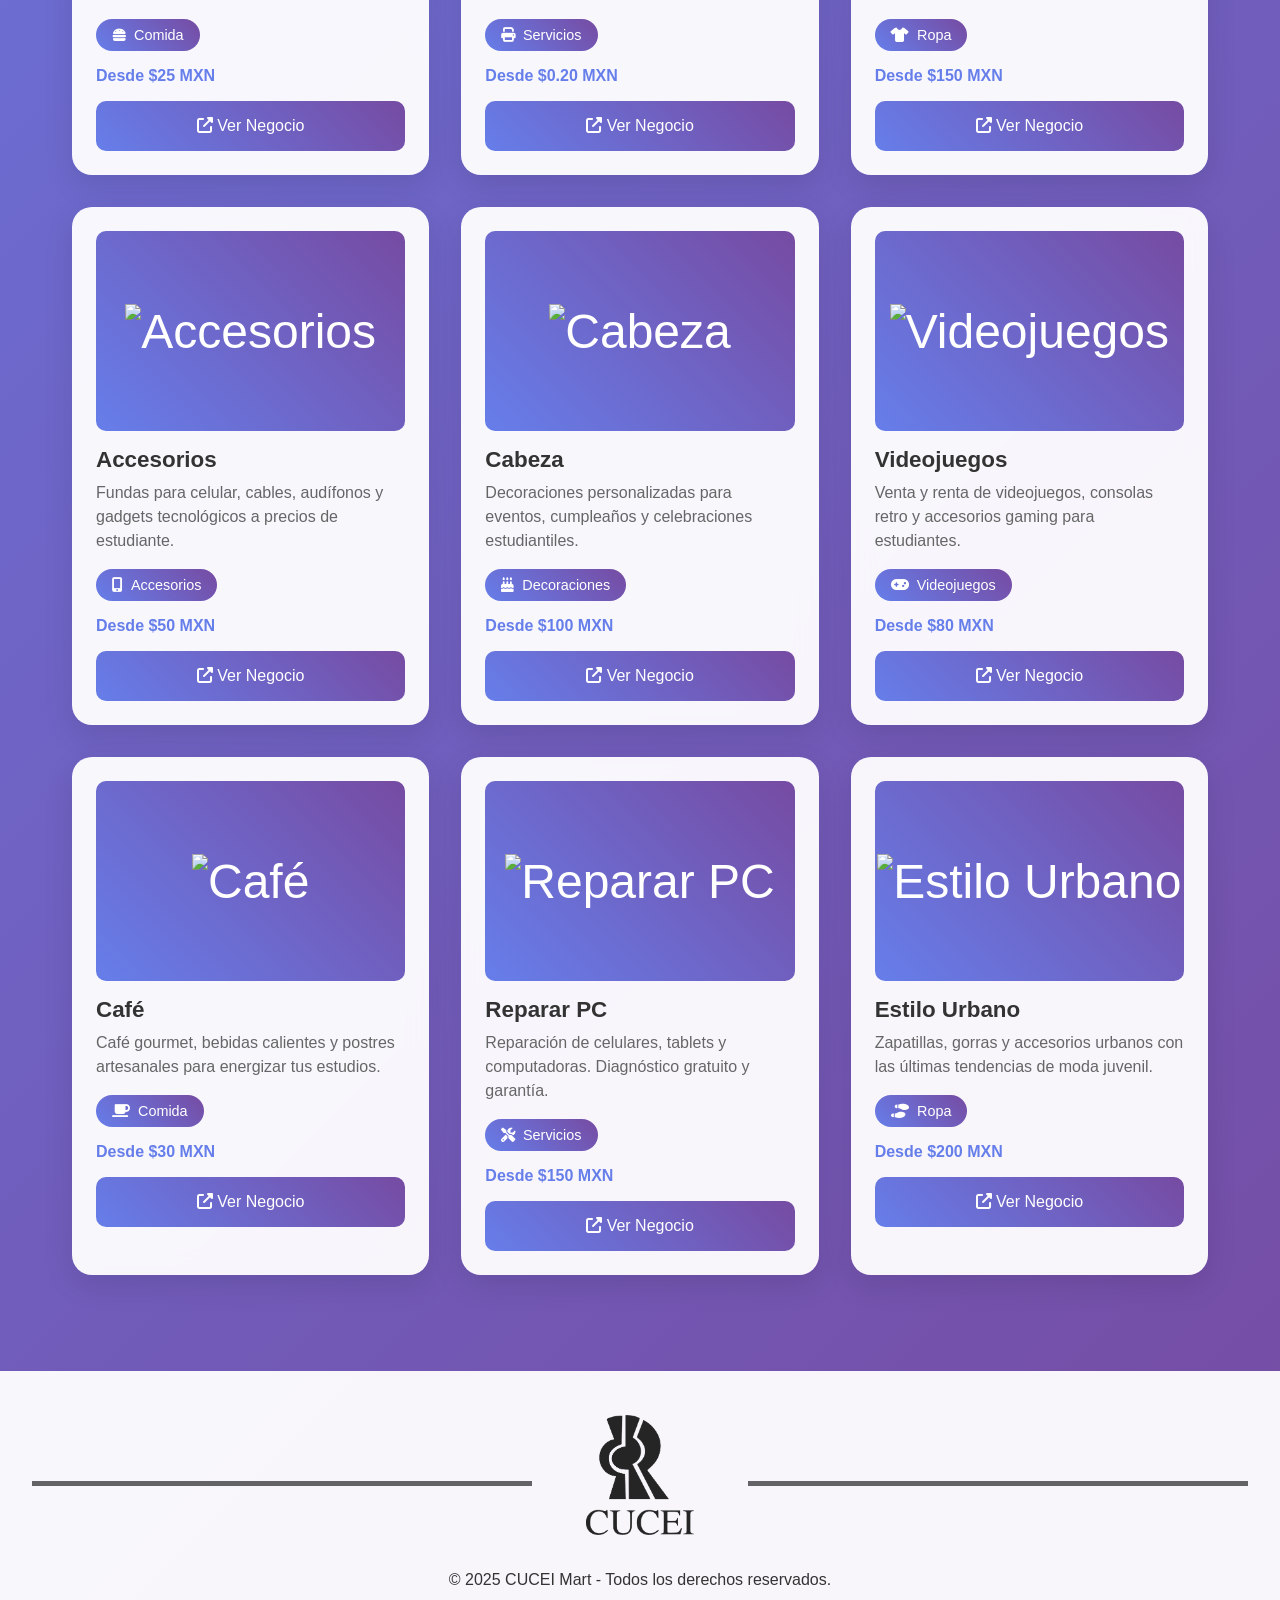
==== commit 2af433d8: "first commit" ====
--- a/CUCEISHOP.html
+++ b/CUCEISHOP.html
@@ -14,7 +14,6 @@
         <div class="header-content">
             <div class="logo">
                 <img src="img/CUCEIMART.jpg" alt="Logo CuceiMart" class="logo-img">
-                <span class="logo-text">CUCEI MART</span>
             </div>
         </div>
         <nav class="nav-icons">
@@ -38,29 +37,20 @@
                 </div>
             </nav>
     </header>
-     <!-- Botón flotante para abrir chat -->
     <button id="chat-btn" aria-label="Abrir chat de MART" title="Chat MART">
     <img src="CUCEIMARTLOGO.jpg" alt="Logo MART" />
     </button>
-
-    <!-- Contenedor de chat -->
     <div id="chat-container" aria-hidden="true" role="dialog" aria-modal="true">
     <div id="chat-header">
         <img src="CUCEIMARTLOGO.jpg" alt="MART chatbot" class="chatbot-avatar" />
         <h2>MART</h2>
         <button id="chat-close" aria-label="Cerrar chat">&times;</button>
     </div>
-
     <div id="chat-messages" role="log" aria-live="polite" aria-relevant="additions">
-        <!-- Mensajes dinámicos aparecerán aquí -->
-    </div>
-
+    </div>
     <div id="chat-options" aria-label="Opciones de respuesta">
-        <!-- Botones de opciones de usuario -->
-    </div>
-    </div>
-
-    <!-- Ventana emergente de la paleta de colores -->
+    </div>
+    </div>
     <div class="palette-popup" id="palettePopup">
         <h3 class="palette-title">
             <i class="fas fa-palette"></i> Paletas de Colores
@@ -100,8 +90,6 @@
             </div>
         </div>
     </div>
-
-    <!-- CONTENIDO PRINCIPAL (puedes dejar tu main aquí) -->
    <main class="main-container">
         <section class="search-section">
             <h1 class="search-title">Tu punto de emprendimiento</h1>
@@ -142,8 +130,29 @@
                 <button class="filter-btn" data-category="tecnologia">
                     <i class="fas fa-laptop"></i> Tecnología
                 </button>
-                <button class="filter-btn" data-category="servicios">
+                <button class="filter-btn" data-category="libros">
+                    <i class="fas fa-book"></i> Libros
+                </button>
+                <button class="filter-btn" data-category="juguetes">
+                    <i class="fas fa-puzzle-piece"></i> Juguetes
+                </button>
+                <button class="filter-btn" data-category="suplementos">
+                    <i class="fas fa-capsules"></i> Suplementos
+                </button>
+                <button class="filter-btn" data-category="regalos">
+                    <i class="fas fa-gift"></i> Regalos
+                </button>
+                <button class="filter-btn" data-category="articulos-de-cocina">
+                    <i class="fas fa-warehouse"></i></i> Artículos de Cocina
+                </button>
+                <button class="filter-btn" data-category="muebles">
+                    <i class="fas fa-couch"></i> Muebles
+                </button>
+                 <button class="filter-btn" data-category="servicios">
                     <i class="fas fa-tools"></i> Servicios
+                </button>
+                <button class="filter-btn" data-category="otros">
+                    <i class="fas fa-ellipsis-h"></i> Otros
                 </button>
                 </div>
             </div>
@@ -168,12 +177,9 @@
                 </a>
             </div>
         </section>
-
-
         <section class="businesses-grid" id="businessesGrid">
         </section>
     </main>
-
     <div class="notification-popup" id="notificationPopup">
         <h3 style="margin-bottom: 1rem; color: #333;">
             <i class="fas fa-bell"></i> Notificaciones
@@ -200,9 +206,6 @@
             </div>
         </div>
     </div>
-
-
-
     <footer class="footer">
         <div class="footer-logo-container">
             <div class="footer-line"></div>
@@ -213,8 +216,6 @@
         </div>
         <p>&copy; 2025 CUCEI Mart - Todos los derechos reservados.</p>
     </footer>
-    
-
     <script src="Shop.js"></script>
 </body>
 </html>
--- a/Shop.css
+++ b/Shop.css
@@ -136,7 +136,7 @@
             box-shadow: 0 10px 40px rgba(0, 0, 0, 0.1);
         }
         .banner-title {
-            font-size: 1.5rem;
+            font-size: 1.2rem;
             color: #333;
             margin-bottom: 1rem;
         }
@@ -568,7 +568,6 @@
         display: none;
         border-radius: 8px;
     }
-
         .palette-popup.show {
             display: block;
             animation: fadeInUp 0.3s ease;
@@ -583,7 +582,6 @@
             transform: translate(-50%, -50%);
         }
     }
-
         .palette-title {
             font-size: 1.2rem;
             font-weight: bold;
@@ -643,11 +641,9 @@
         .palette-option[data-palette="rosenight"] .palette-preview {
             background: linear-gradient(45deg, #ff6f91, #d500f9);
         }
-
         .palette-option[data-palette="greenroots"] .palette-preview {
             background: linear-gradient(45deg, #2e7d32, #81c784);
         }
-
         @media (max-width: 768px) {
             .palette-switcher {
                 top: 70px;
@@ -737,7 +733,6 @@
         align-items: center;
         gap: 10px;
     }
-
     .logo-img {
         height: 50px;
         width: auto;
@@ -745,18 +740,14 @@
         box-shadow: 0 0 10px rgba(0,0,0,0.2);
         transition: transform 0.3s ease;
     }
-
     .logo-img:hover {
         transform: scale(1.05);
     }
-
     .logo-text {
         font-size: 1.5rem;
         font-weight: bold;
         color: #333;
     }
-
-
     .footer-logo-container {
         display: flex;
         align-items: center;
@@ -765,7 +756,6 @@
         position: relative;
         width: 100%;
     }
-
     .footer-line {
         height: 5px;
         background-color: black;
@@ -773,45 +763,38 @@
         flex-grow: 50;
         max-width: 500px;
     }
-
     .footer-logo {
         padding: 0 1rem;
     }
-
     .footer-logo img {
         height: 120px;
         width: auto;
         opacity: 0.85;
         transition: opacity 0.3s ease;
     }
-
     .footer-logo img:hover {
         opacity: 1;
     }
-
 .banner-container {
     text-align: center;
     padding: 3rem 1rem;
 }
-
 .banner-title {
     font-size: 2.5rem;
     margin-bottom: 2rem;
     color: var(--text-color, #333);
 }
-
 .banner-content {
     position: relative;
     overflow: hidden;
     width: 90%;
     max-width: 900px;
-    height: 450px; /* Alto más grande */
+    height: 450px; 
     margin: 0 auto;
     border-radius: 15px;
     box-shadow: 0 4px 20px rgba(0, 0, 0, 0.1);
     background: #fff;
 }
-
 .banner-slide {
     display: none;
     flex-direction: column;
@@ -825,16 +808,12 @@
 .banner-slide.active {
     display: flex;
 }
-
-/* Imagen ocupa todo el ancho y alto del contenedor sin deformarse */
 .banner-slide img {
     width: 100%;
     height: 100%;
-    object-fit: cover; /* <- Esto adapta perfectamente la imagen */
+    object-fit: cover; 
     border-radius: 15px;
 }
-
-/* Opcional: Texto encima o debajo de la imagen */
 .banner-slide h3,
 .banner-slide p {
     position: absolute;
@@ -845,22 +824,18 @@
     background-color: rgba(0, 0, 0, 0.4);
     border-radius: 10px;
 }
-
 .banner-slide h3 {
     top: 20px;
     font-size: 1.8rem;
 }
-
 .banner-slide p {
     bottom: 20px;
     font-size: 1.1rem;
 }
-
-@import url('https://fonts.googleapis.com/css2?family=Playfair+Display:wght@700&display=swap'); /* Fuente elegante */
-
+@import url('https://fonts.googleapis.com/css2?family=Playfair+Display:wght@700&display=swap'); 
 .banner-title {
     font-family: 'Playfair Display', serif;
-    font-size: 3rem;
+    font-size: 2rem;
     color: var(--primary-color, #000000);
     margin-bottom: 2.5rem;
     position: relative;
@@ -879,11 +854,9 @@
     background: linear-gradient(to right, #6c12c5, #2575fc);
     border-radius: 2px;
 }
-
-
 .business-image {
     width: 100%;
-    height: 200px; /* o el tamaño que prefieras */
+    height: 200px; 
     overflow: hidden;
     border-radius: 10px;
     margin-bottom: 1rem;
@@ -892,29 +865,23 @@
     align-items: center;
     background-color: #f5f5f5;
 }
-
 .business-image-img {
     width: 100%;
     height: 100%;
     object-fit: cover;
     display: block;
 }
-
 .business-image-icon {
     font-size: 5rem;
     color: #667eea;
 }
-
 .footer p {
-    margin-top: 2.5rem; /* Ajusta este valor según cuánto quieras bajarlo */
-}
-
-
-/* Botón flotante */
+    margin-top: 2.5rem; 
+}
 #chat-btn {
   position: fixed;
   bottom: 20px;
-  right: 70px;
+  right: 10px;
   width: 45px;
   height: 45px;
   border: 2px solid var(--accent-color, #5a67d8);
@@ -929,20 +896,16 @@
   transition: box-shadow 0.3s ease;
   z-index: 11000;
 }
-
 #chat-btn:hover, #chat-btn:focus {
   box-shadow: 0 6px 20px var(--accent-color, #5a67d8);
   outline: none;
 }
-
 #chat-btn img {
   width: 80%;
   height: 80%;
   object-fit: contain;
   border-radius: 50%;
 }
-
-/* Chat container oculto y centrado */
 #chat-container {
   position: fixed;
   top: 50%;
@@ -960,13 +923,9 @@
   z-index: 12000;
   font-family: Arial, sans-serif;
 }
-
-/* Cuando se muestra */
 #chat-container.active {
   display: flex;
 }
-
-/* Header del chat */
 #chat-header {
   background: linear-gradient(45deg, var(--primary-start, #667eea), var(--primary-end, #764ba2));
   color: white;
@@ -978,7 +937,6 @@
   gap: 10px;
   user-select: none;
 }
-
 .chatbot-avatar {
   width: 35px;
   height: 35px;
@@ -986,14 +944,12 @@
   border: 2px solid white;
   object-fit: cover;
 }
-
 #chat-header h2 {
   flex-grow: 1;
   margin: 0;
   font-size: 1.2rem;
   font-weight: 700;
 }
-
 #chat-close {
   background: transparent;
   border: none;
@@ -1005,13 +961,10 @@
   user-select: none;
   transition: color 0.2s ease;
 }
-
 #chat-close:hover, #chat-close:focus {
   color: #f44336;
   outline: none;
 }
-
-/* Área de mensajes */
 #chat-messages {
   flex-grow: 1;
   padding: 10px 15px;
@@ -1021,8 +974,6 @@
   flex-direction: column;
   gap: 12px;
 }
-
-/* Mensajes del chatbot */
 .message.bot {
   align-self: flex-start;
   background: var(--primary-start, #667eea);
@@ -1032,8 +983,6 @@
   max-width: 75%;
   box-shadow: 0 2px 6px rgba(0,0,0,0.15);
 }
-
-/* Mensajes del usuario */
 .message.user {
   align-self: flex-end;
   background: var(--accent-color, #5a67d8);
@@ -1044,8 +993,6 @@
   box-shadow: 0 2px 6px rgba(0,0,0,0.15);
   font-weight: 600;
 }
-
-/* Opciones de respuestas */
 #chat-options {
   padding: 10px 15px;
   background: var(--background-overlay, #fff);
@@ -1055,7 +1002,6 @@
   border-top: 1px solid var(--border-color, #ddd);
   justify-content: center;
 }
-
 #chat-options button {
   background: var(--primary-start, #667eea);
   color: white;
@@ -1069,13 +1015,10 @@
   min-width: 90px;
   max-width: 48%;
 }
-
 #chat-options button:hover, #chat-options button:focus {
   background: var(--primary-end, #764ba2);
   outline: none;
 }
-
-/* Responsive móvil */
 @media (max-width: 480px) {
   #chat-container {
     width: 95vw;
@@ -1083,7 +1026,6 @@
     max-width: none;
     border-radius: 0;
   }
-
   #chat-options button {
     max-width: 100%;
   }
